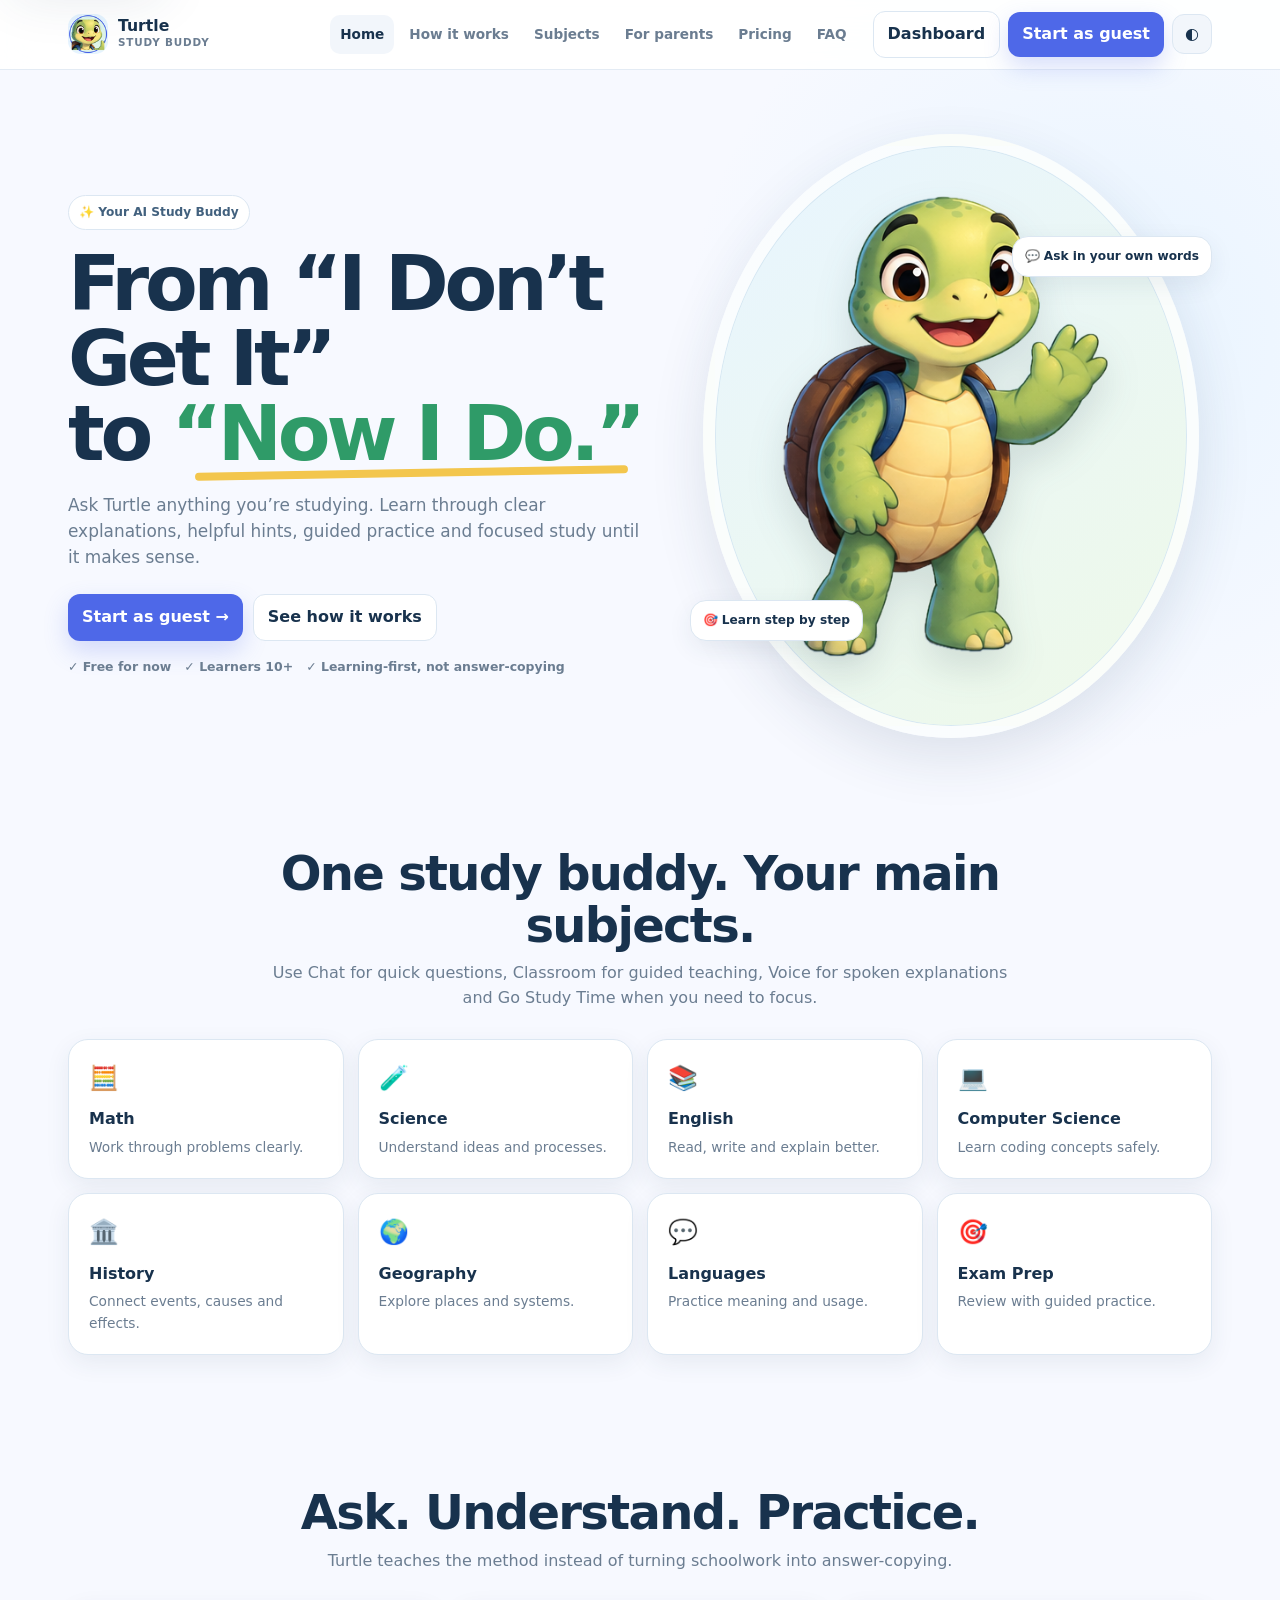
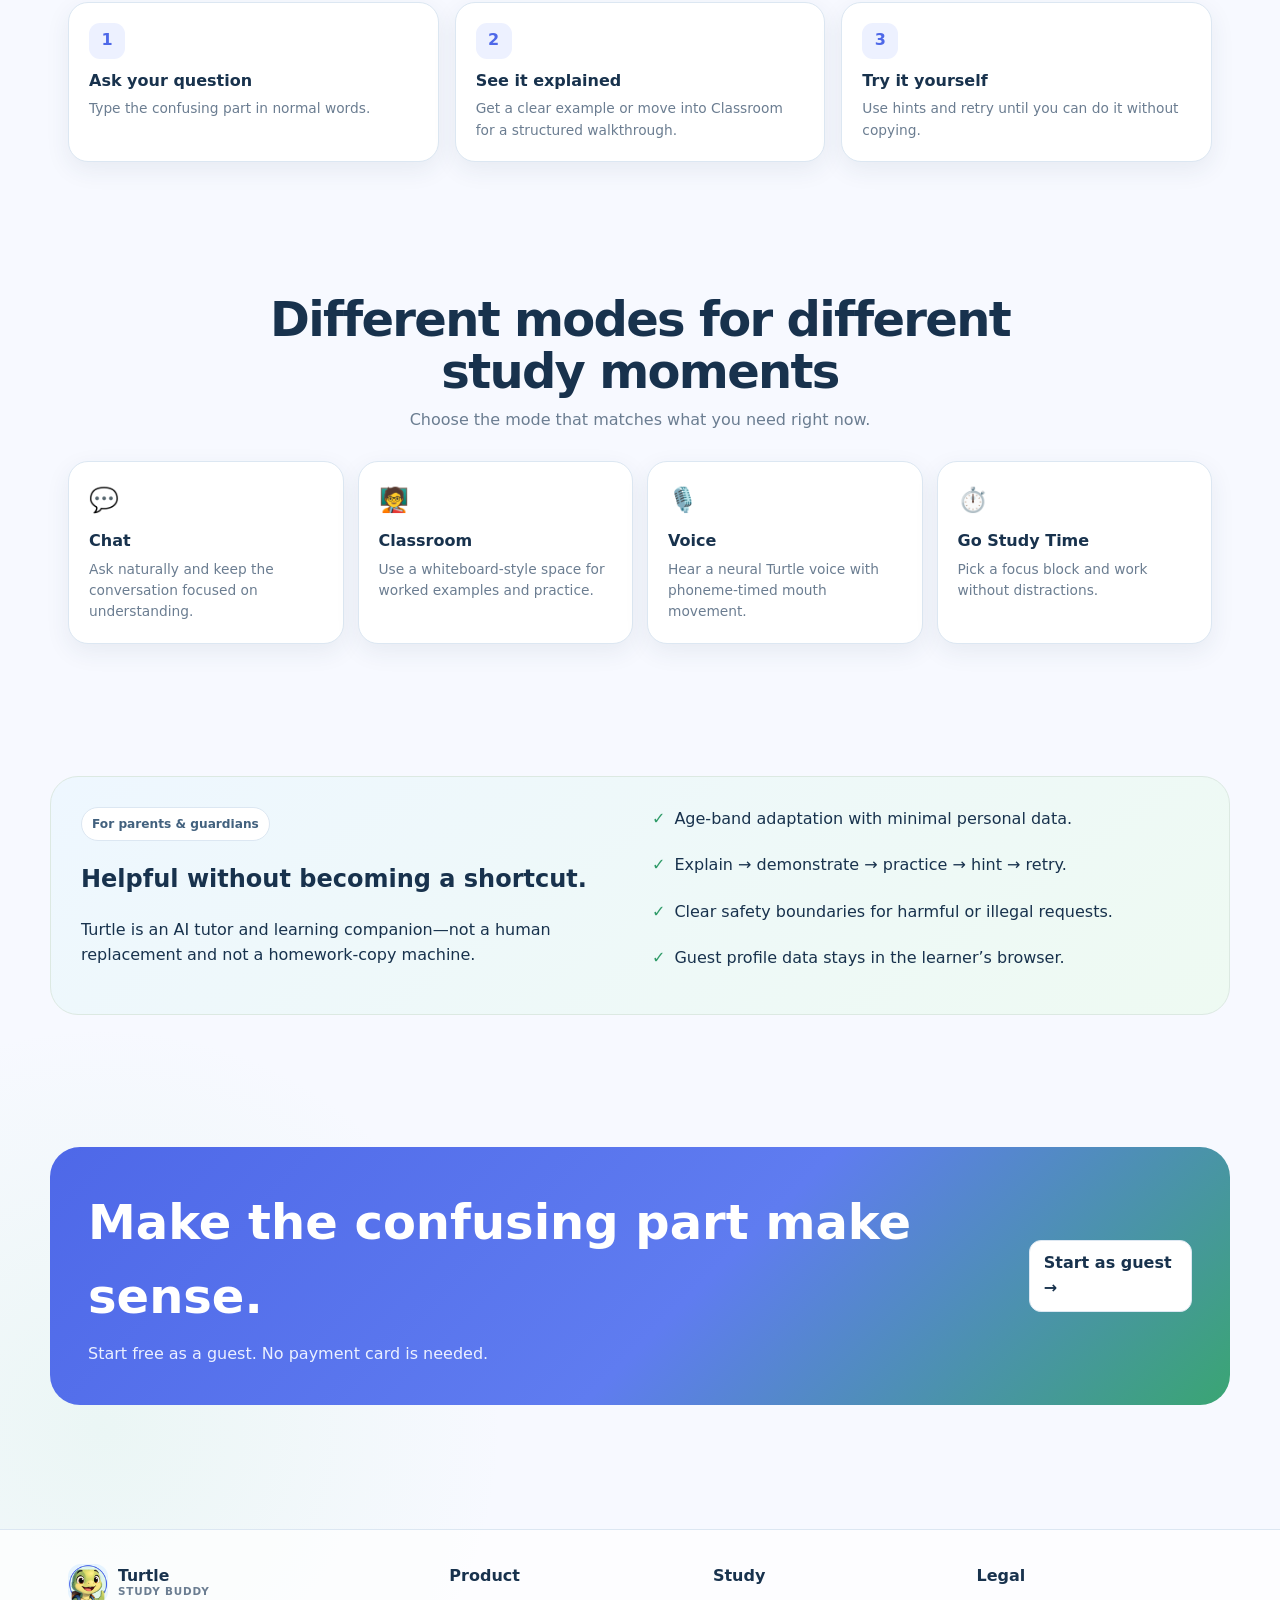
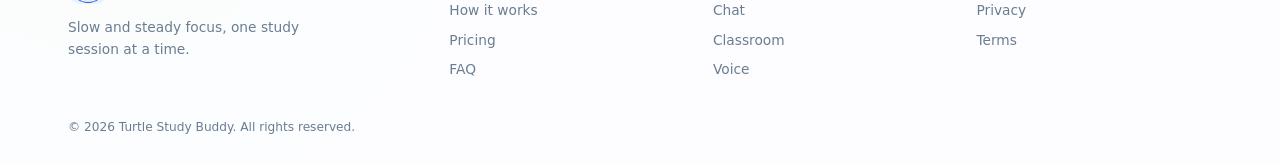
==== index.html @ 51aebbe1 "Add files via upload" ====
<!doctype html>
<html lang="en">
<head>
<meta charset="utf-8">
<meta name="viewport" content="width=device-width,initial-scale=1">
<meta name="theme-color" content="#f7f9ff">
<meta name="description" content="A teen-friendly AI study companion for clear explanations, guided practice, voice learning and focused study.">
<meta name="robots" content="index,follow">
<link rel="canonical" href="https://turtle-study-buddy.pages.dev/">
<link rel="icon" href="favicon.ico" sizes="any">
<link rel="icon" type="image/png" href="favicon.png">
<meta property="og:type" content="website">
<meta property="og:title" content="Turtle Study Buddy — From “I Don’t Get It” to “Now I Do.”">
<meta property="og:description" content="A teen-friendly AI study companion for clear explanations, guided practice, voice learning and focused study.">
<meta property="og:url" content="https://turtle-study-buddy.pages.dev/">
<meta property="og:image" content="https://turtle-study-buddy.pages.dev/assets/og-image.png">
<meta property="og:image:width" content="1200">
<meta property="og:image:height" content="630">
<meta name="twitter:card" content="summary_large_image">
<link rel="stylesheet" href="assets/css/site.css">
<title>Turtle Study Buddy — From “I Don’t Get It” to “Now I Do.”</title>
</head>
<body>
<a class="skip" href="#main">Skip to content</a>
<header class="site-header">
  <div class="nav-wrap">
    <a class="brand" href="index.html" aria-label="Turtle Study Buddy home">
      <img src="favicon.png" alt="">
      <span class="brand-word"><b>Turtle</b><small>STUDY BUDDY</small></span>
    </a>
    <nav class="main-nav" data-mobile-menu aria-label="Main navigation"><a class="nav-link" href="index.html" aria-current="page">Home</a><a class="nav-link" href="index.html#how">How it works</a><a class="nav-link" href="index.html#subjects">Subjects</a><a class="nav-link" href="index.html#parents">For parents</a><a class="nav-link" href="pricing.html">Pricing</a><a class="nav-link" href="faq.html">FAQ</a></nav>
    <div class="nav-actions">
      <a class="btn btn-secondary hide-mobile" href="dashboard.html">Dashboard</a>
      <a class="btn btn-primary" href="start.html">Start as guest</a>
      <button class="btn btn-soft icon-btn" type="button" data-theme-toggle aria-label="Toggle dark mode">◐</button>
      <button class="btn btn-soft icon-btn menu-btn" type="button" data-menu-button aria-label="Open menu">☰</button>
    </div>
  </div>
</header>
<main id="main">
<section class="hero">
  <div class="wrap hero-grid">
    <div>
      <span class="badge">✨ Your AI Study Buddy</span>
      <h1>From “I Don’t Get It”<br>to <span class="green">“Now I Do.”</span></h1>
      <p>Ask Turtle anything you’re studying. Learn through clear explanations, helpful hints, guided practice and focused study until it makes sense.</p>
      <div class="hero-actions"><a class="btn btn-primary" href="start.html">Start as guest →</a><a class="btn btn-secondary" href="#how">See how it works</a></div>
      <div class="trust"><span>✓ Free for now</span><span>✓ Learners 10+</span><span>✓ Learning-first, not answer-copying</span></div>
    </div>
    <div class="hero-art">
      <div class="hero-circle">
        <img class="hero-turtle" src="assets/turtle/turtle-base.png" srcset="assets/turtle/turtle-base.png 1x, assets/turtle/turtle-base@2x.png 2x" width="385" height="580" alt="Turtle Study Buddy, a smiling green turtle with a brown shell and blue straps">
      </div>
      <div class="float-card one">💬 Ask in your own words</div><div class="float-card two">🎯 Learn step by step</div>
    </div>
  </div>
</section>
<section class="section" id="subjects"><div class="wrap">
  <div class="section-head"><h2>One study buddy. Your main subjects.</h2><p>Use Chat for quick questions, Classroom for guided teaching, Voice for spoken explanations and Go Study Time when you need to focus.</p></div>
  <div class="cards-4">
    <article class="card"><span class="emoji">🧮</span><h3>Math</h3><p>Work through problems clearly.</p></article>
    <article class="card"><span class="emoji">🧪</span><h3>Science</h3><p>Understand ideas and processes.</p></article>
    <article class="card"><span class="emoji">📚</span><h3>English</h3><p>Read, write and explain better.</p></article>
    <article class="card"><span class="emoji">💻</span><h3>Computer Science</h3><p>Learn coding concepts safely.</p></article>
    <article class="card"><span class="emoji">🏛️</span><h3>History</h3><p>Connect events, causes and effects.</p></article>
    <article class="card"><span class="emoji">🌍</span><h3>Geography</h3><p>Explore places and systems.</p></article>
    <article class="card"><span class="emoji">💬</span><h3>Languages</h3><p>Practice meaning and usage.</p></article>
    <article class="card"><span class="emoji">🎯</span><h3>Exam Prep</h3><p>Review with guided practice.</p></article>
  </div>
</div></section>
<section class="section" id="how"><div class="wrap">
  <div class="section-head"><h2>Ask. Understand. Practice.</h2><p>Turtle teaches the method instead of turning schoolwork into answer-copying.</p></div>
  <div class="cards-3">
    <article class="card"><div class="step-num">1</div><h3>Ask your question</h3><p>Type the confusing part in normal words.</p></article>
    <article class="card"><div class="step-num">2</div><h3>See it explained</h3><p>Get a clear example or move into Classroom for a structured walkthrough.</p></article>
    <article class="card"><div class="step-num">3</div><h3>Try it yourself</h3><p>Use hints and retry until you can do it without copying.</p></article>
  </div>
</div></section>
<section class="section"><div class="wrap">
  <div class="section-head"><h2>Different modes for different study moments</h2><p>Choose the mode that matches what you need right now.</p></div>
  <div class="cards-4">
    <article class="card"><span class="emoji">💬</span><h3>Chat</h3><p>Ask naturally and keep the conversation focused on understanding.</p></article>
    <article class="card"><span class="emoji">🧑‍🏫</span><h3>Classroom</h3><p>Use a whiteboard-style space for worked examples and practice.</p></article>
    <article class="card"><span class="emoji">🎙️</span><h3>Voice</h3><p>Hear a neural Turtle voice with phoneme-timed mouth movement.</p></article>
    <article class="card"><span class="emoji">⏱️</span><h3>Go Study Time</h3><p>Pick a focus block and work without distractions.</p></article>
  </div>
</div></section>
<section class="section" id="parents"><div class="wrap parent-box">
  <div><span class="badge">For parents & guardians</span><h2>Helpful without becoming a shortcut.</h2><p>Turtle is an AI tutor and learning companion—not a human replacement and not a homework-copy machine.</p></div>
  <div class="checks"><div class="check"><strong>✓</strong><span>Age-band adaptation with minimal personal data.</span></div><div class="check"><strong>✓</strong><span>Explain → demonstrate → practice → hint → retry.</span></div><div class="check"><strong>✓</strong><span>Clear safety boundaries for harmful or illegal requests.</span></div><div class="check"><strong>✓</strong><span>Guest profile data stays in the learner’s browser.</span></div></div>
</div></section>
<section class="section"><div class="wrap cta"><div><h2>Make the confusing part make sense.</h2><p>Start free as a guest. No payment card is needed.</p></div><a class="btn btn-secondary" href="start.html">Start as guest →</a></div></section>
</main>
<footer>
  <div class="footer-grid">
    <div class="footer-brand">
      <a class="brand" href="index.html"><img src="favicon.png" alt=""><span class="brand-word"><b>Turtle</b><small>STUDY BUDDY</small></span></a>
      <p>Slow and steady focus, one study session at a time.</p>
    </div>
    <div class="footer-col"><b>Product</b><a href="index.html#how">How it works</a><a href="pricing.html">Pricing</a><a href="faq.html">FAQ</a></div>
    <div class="footer-col"><b>Study</b><a href="chat.html">Chat</a><a href="classroom.html">Classroom</a><a href="voice.html">Voice</a></div>
    <div class="footer-col"><b>Legal</b><a href="privacy.html">Privacy</a><a href="terms.html">Terms</a></div>
  </div>
  <div class="copyright">© 2026 Turtle Study Buddy. All rights reserved.</div>
</footer>
<script type="module" src="assets/js/site.js"></script>

</body>
</html>
---- assets/css/site.css ----
*{box-sizing:border-box}
:root{
  --bg:#f7f9ff;--surface:#ffffff;--surface-2:#f2f6fb;--ink:#18324d;--muted:#6b7d91;
  --line:#dce7f2;--blue:#4e68e8;--blue-700:#394fc8;--green:#2f9b68;--green-soft:#eaf8ef;
  --yellow:#f3c64d;--danger:#b43b52;--shadow:0 20px 55px rgba(34,60,94,.12);--shadow-sm:0 8px 24px rgba(34,60,94,.08);
  --r-xl:28px;--r-lg:20px;--r-md:14px;--max:1180px;
}
html{scroll-behavior:smooth}
body{margin:0;background:
 radial-gradient(circle at 86% 10%,rgba(162,221,255,.18),transparent 26rem),
 radial-gradient(circle at 8% 90%,rgba(165,229,186,.15),transparent 25rem),
 var(--bg);color:var(--ink);font-family:Inter,ui-sans-serif,system-ui,-apple-system,"Segoe UI",Roboto,Arial,sans-serif;line-height:1.55}
body.dark{--bg:#111827;--surface:#182235;--surface-2:#141e2d;--ink:#eef5ff;--muted:#a9b8c9;--line:#2c3a4d;--shadow:0 20px 55px rgba(0,0,0,.28);--shadow-sm:0 8px 24px rgba(0,0,0,.22)}
a{color:inherit;text-decoration:none}
img,svg{display:block;max-width:100%}
button,input,select,textarea{font:inherit}
button{color:inherit}
.skip{position:fixed;left:12px;top:-70px;z-index:999;background:#fff;color:#111;padding:10px 14px;border-radius:10px;box-shadow:var(--shadow)}
.skip:focus{top:12px}
.wrap{max-width:var(--max);margin:auto;padding-left:18px;padding-right:18px}
.site-header,.app-header{position:sticky;top:0;z-index:60;background:color-mix(in srgb,var(--surface) 90%,transparent);backdrop-filter:blur(16px);border-bottom:1px solid color-mix(in srgb,var(--line) 80%,transparent)}
.nav-wrap{max-width:var(--max);margin:auto;padding:11px 18px;display:flex;align-items:center;gap:16px}
.brand{display:flex;align-items:center;gap:10px;min-width:max-content}
.brand img{width:40px;height:40px;border-radius:13px}
.brand-word b{display:block;line-height:1;font-size:.98rem}.brand-word small{display:block;color:var(--muted);font-size:.65rem;font-weight:800;letter-spacing:.08em}
.main-nav,.app-nav{display:flex;align-items:center;gap:5px;margin-left:auto}
.nav-link,.nav-button{border:0;background:transparent;padding:9px 10px;border-radius:10px;font-size:.85rem;font-weight:780;color:var(--muted);cursor:pointer}
.nav-link:hover,.nav-button:hover,.nav-link[aria-current="page"]{background:var(--surface-2);color:var(--ink)}
.nav-actions{display:flex;align-items:center;gap:8px}
.btn{border:0;border-radius:12px;padding:10px 14px;font-weight:850;display:inline-flex;align-items:center;justify-content:center;gap:7px;cursor:pointer;transition:transform .16s ease,background .16s ease,box-shadow .16s ease}
.btn:hover{transform:translateY(-1px)}
.btn:focus-visible,.icon-btn:focus-visible,.nav-link:focus-visible,.nav-button:focus-visible,input:focus-visible,textarea:focus-visible,select:focus-visible{outline:3px solid #f3ca54;outline-offset:2px}
.btn-primary{background:var(--blue);color:#fff;box-shadow:0 10px 24px rgba(78,104,232,.22)}
.btn-primary:hover{background:var(--blue-700)}
.btn-secondary{background:var(--surface);border:1px solid var(--line);color:var(--ink)}
.btn-soft{background:var(--surface-2);border:1px solid var(--line)}
.icon-btn{width:40px;height:40px;padding:0}
.menu-btn{display:none}
.badge{display:inline-flex;align-items:center;gap:7px;padding:7px 10px;background:var(--surface);border:1px solid var(--line);border-radius:999px;font-size:.76rem;font-weight:850;color:#42617e}
.dark .badge{color:#cfe0ef}
.hero{padding:64px 0 44px}
.hero-grid{display:grid;grid-template-columns:1.05fr .95fr;gap:44px;align-items:center}
.hero h1{font-size:clamp(2.7rem,6vw,5.25rem);line-height:.98;letter-spacing:-.055em;margin:16px 0 20px}
.hero h1 .green{color:var(--green);position:relative;display:inline-block}
.hero h1 .green:after{content:"";position:absolute;left:5%;right:3%;height:8px;bottom:-5px;background:var(--yellow);border-radius:999px;z-index:-1;transform:rotate(-1deg)}
.hero p{font-size:1.06rem;color:var(--muted);max-width:650px;margin:0 0 22px}
.hero-actions{display:flex;gap:10px;flex-wrap:wrap;margin:24px 0 16px}
.trust{display:flex;gap:13px;flex-wrap:wrap;font-size:.78rem;color:var(--muted);font-weight:760}
.hero-art{position:relative;min-height:525px;display:grid;place-items:center}
.hero-circle{width:min(500px,95%);aspect-ratio:1;border-radius:50%;background:linear-gradient(145deg,#e8f5ff,#eef9e8);border:12px solid rgba(255,255,255,.76);box-shadow:var(--shadow),inset 0 0 0 1px #d7e8f3;display:grid;place-items:center;overflow:visible}
.dark .hero-circle{border-color:rgba(255,255,255,.08)}
.hero-turtle{width:auto;height:88%;max-width:385px;object-fit:contain;filter:drop-shadow(0 18px 18px rgba(39,68,76,.14))}
.float-card{position:absolute;background:var(--surface);border:1px solid var(--line);box-shadow:var(--shadow-sm);border-radius:16px;padding:10px 12px;font-size:.76rem;font-weight:850}
.float-card.one{right:0;top:17%}.float-card.two{left:0;bottom:16%}
.section{padding:66px 0}
.section-head{text-align:center;max-width:740px;margin:0 auto 28px}
.section-head h2{font-size:clamp(1.9rem,4vw,3rem);line-height:1.08;letter-spacing:-.035em;margin:0 0 10px}
.section-head p{margin:0;color:var(--muted)}
.cards-4{display:grid;grid-template-columns:repeat(4,1fr);gap:14px}
.cards-3{display:grid;grid-template-columns:repeat(3,1fr);gap:16px}
.card{background:var(--surface);border:1px solid var(--line);border-radius:var(--r-lg);box-shadow:var(--shadow-sm);padding:20px}
.card .emoji{font-size:24px}.card h3{font-size:1rem;margin:10px 0 5px}.card p{margin:0;color:var(--muted);font-size:.86rem}
.step-num{width:36px;height:36px;border-radius:11px;display:grid;place-items:center;background:#edf1ff;color:var(--blue);font-weight:900}
.parent-box{display:grid;grid-template-columns:1fr 1fr;gap:24px;background:linear-gradient(145deg,#eef7ff,#eefaf2);border:1px solid #dce9e2;border-radius:28px;padding:30px}
.dark .parent-box{background:linear-gradient(145deg,#172537,#182c25);border-color:var(--line)}
.checks{display:grid;gap:9px}.check{display:flex;gap:9px;align-items:flex-start}.check strong{color:var(--green)}
.cta{background:linear-gradient(135deg,#4e68e8,#5f7cf0 55%,#3aa573);color:#fff;border-radius:30px;padding:38px;display:flex;align-items:center;justify-content:space-between;gap:20px}
.cta h2{font-size:clamp(1.8rem,4vw,3rem);margin:0 0 8px}.cta p{margin:0;color:#ebf0ff}
.page-hero{padding:56px 0 30px;text-align:center}.page-hero h1{font-size:clamp(2.2rem,5vw,4rem);margin:10px 0;letter-spacing:-.045em}.page-hero p{color:var(--muted);max-width:720px;margin:0 auto}
.price-card{max-width:760px;margin:0 auto;background:var(--surface);border:1px solid var(--line);border-radius:26px;padding:28px;box-shadow:var(--shadow);text-align:center}.price-card .price{font-size:3rem;font-weight:900;margin:10px 0}.price-list{display:grid;gap:8px;text-align:left;max-width:470px;margin:20px auto}
.faq-list{max-width:820px;margin:0 auto;display:grid;gap:10px}details{background:var(--surface);border:1px solid var(--line);border-radius:16px;padding:0 16px}summary{cursor:pointer;list-style:none;padding:16px 0;display:flex;justify-content:space-between;gap:12px;font-weight:850}summary::-webkit-details-marker{display:none}summary:after{content:"+";color:var(--blue);font-size:1.2rem}details[open] summary:after{content:"–"}details p{color:var(--muted);margin:0 0 16px}
.legal{max-width:820px;margin:auto;padding:50px 18px}.legal h1{font-size:clamp(2.2rem,5vw,3.7rem);letter-spacing:-.04em}.legal h2{margin-top:28px}.legal p,.legal li{color:var(--muted)}
.form-shell{min-height:calc(100vh - 70px);display:grid;place-items:center;padding:34px 18px}.form-card{width:min(590px,100%);background:var(--surface);border:1px solid var(--line);border-radius:26px;padding:28px;box-shadow:var(--shadow)}.form-card h1{margin:0 0 7px;font-size:2.15rem}.form-card>p{color:var(--muted)}
.form-grid{display:grid;gap:13px}.field label{display:block;font-size:.8rem;font-weight:850;margin-bottom:6px}.field input,.field select,.field textarea{width:100%;border:1px solid #cad8e5;background:var(--surface-2);color:var(--ink);border-radius:13px;padding:11px 12px;outline:none}.notice{padding:12px 13px;border-radius:14px;background:#fff8e8;border:1px solid #eed99a;color:#6f5717;font-size:.84rem;line-height:1.5}.dark .notice{background:#332b19;border-color:#5a4d2c;color:#ecd98f}
footer{border-top:1px solid var(--line);margin-top:58px;background:color-mix(in srgb,var(--surface) 74%,transparent)}.footer-grid{max-width:var(--max);margin:auto;padding:34px 18px;display:grid;grid-template-columns:1.5fr repeat(3,1fr);gap:28px}.footer-col b{display:block;margin-bottom:8px}.footer-col a{display:block;color:var(--muted);font-size:.86rem;padding:4px 0}.footer-brand p{color:var(--muted);font-size:.86rem;max-width:280px}.copyright{max-width:var(--max);margin:auto;padding:0 18px 26px;color:var(--muted);font-size:.76rem}

/* app */
.app-header .nav-wrap{max-width:none}.app-nav{margin-left:16px}.profile-button{margin-left:auto}.app-shell{display:grid;grid-template-columns:225px 1fr;min-height:calc(100vh - 63px)}.sidebar{border-right:1px solid var(--line);background:color-mix(in srgb,var(--surface) 70%,transparent);padding:17px 13px;position:sticky;top:63px;height:calc(100vh - 63px);overflow:auto}.side-title{margin:12px 8px 7px;font-size:.7rem;text-transform:uppercase;letter-spacing:.09em;color:var(--muted);font-weight:900}.side-link{display:flex;align-items:center;gap:8px;width:100%;padding:10px;border:0;border-radius:11px;background:transparent;color:var(--muted);font-weight:780;text-align:left;cursor:pointer}.side-link:hover,.side-link.active{background:var(--surface);color:var(--ink);box-shadow:var(--shadow-sm)}.app-main{padding:25px;min-width:0}.app-title{display:flex;justify-content:space-between;align-items:flex-start;gap:18px;margin-bottom:20px}.app-title h1{font-size:2.15rem;letter-spacing:-.035em;margin:0}.app-title p{color:var(--muted);margin:5px 0 0}.mode-grid{display:grid;grid-template-columns:repeat(4,1fr);gap:14px}.mode-card{background:var(--surface);border:1px solid var(--line);border-radius:20px;padding:18px;box-shadow:var(--shadow-sm)}.mode-card .mode-icon{width:44px;height:44px;border-radius:14px;display:grid;place-items:center;background:var(--surface-2);font-size:22px}.mode-card h3{margin:11px 0 4px}.mode-card p{margin:0;color:var(--muted);font-size:.84rem}.dashboard-grid{display:grid;grid-template-columns:1.35fr .65fr;gap:16px;margin-top:18px}.panel{background:var(--surface);border:1px solid var(--line);border-radius:20px;padding:18px;box-shadow:var(--shadow-sm)}.panel-head{display:flex;justify-content:space-between;gap:10px;align-items:center;margin-bottom:12px}.panel-head h2{font-size:1rem;margin:0}.empty{border:1px dashed #bdcad8;border-radius:15px;padding:27px;text-align:center;color:var(--muted);background:var(--surface-2)}.stats{display:grid;grid-template-columns:1fr 1fr;gap:10px}.stat{background:var(--surface-2);border:1px solid var(--line);border-radius:14px;padding:12px}.stat b{display:block;font-size:1.4rem}.stat span{font-size:.72rem;color:var(--muted)}
.chat-layout{display:grid;grid-template-columns:250px minmax(0,1fr);gap:14px;min-height:680px}.history{background:var(--surface);border:1px solid var(--line);border-radius:18px;padding:13px}.history-list{display:grid;gap:7px}.history-item{width:100%;border:1px solid var(--line);background:var(--surface-2);border-radius:11px;padding:9px 10px;text-align:left;cursor:pointer;font-size:.8rem;font-weight:760}.chat-box{background:var(--surface);border:1px solid var(--line);border-radius:18px;display:flex;flex-direction:column;overflow:hidden}.chat-head{padding:13px 15px;border-bottom:1px solid var(--line);display:flex;justify-content:space-between;gap:10px;align-items:center}.messages{flex:1;overflow:auto;padding:18px;display:flex;flex-direction:column;gap:12px}.welcome-chat{text-align:center;margin:auto;color:var(--muted);max-width:480px}.welcome-chat .turtle-small{width:115px;margin:0 auto 10px}.message{display:flex;gap:8px;max-width:80%}.message.user{align-self:flex-end;flex-direction:row-reverse}.bubble{padding:11px 13px;border-radius:15px;background:#eef8f2;border:1px solid #d5eadc;white-space:pre-wrap}.user .bubble{background:#eef3ff;border-color:#d6def8}.speaker{border:0;background:transparent;color:var(--blue);cursor:pointer;font-size:.75rem;font-weight:850;padding:4px 0}.composer{border-top:1px solid var(--line);padding:11px;display:flex;gap:8px}.composer textarea{flex:1;min-height:48px;max-height:140px;resize:vertical;border:1px solid var(--line);background:var(--surface-2);color:var(--ink);border-radius:12px;padding:10px}.typing{font-size:.78rem;color:var(--muted)}
.rig-card{background:var(--surface);border:1px solid var(--line);border-radius:22px;padding:18px;box-shadow:var(--shadow-sm);display:grid;place-items:center}.turtle-rig-host{width:min(350px,100%);aspect-ratio:385/580}.turtle-rig-svg{width:100%;height:100%;overflow:visible;filter:drop-shadow(0 14px 15px rgba(35,64,72,.12))}.rig-arm{transform-box:view-box;transform-origin:250px 250px}.rig-eyelids{opacity:0}.eyelid{fill:#a6c85f;stroke:#6e9446;stroke-width:1.2}.lash{fill:none;stroke:#2d371f;stroke-width:3.6;stroke-linecap:round}.mouth-shape{opacity:0}.mouth-shape.is-active{opacity:1}.turtle-rig-svg.is-blinking .rig-eyelids{opacity:1}.turtle-rig-svg.is-waving .rig-arm{animation:waveArm 1.35s ease-in-out}.turtle-rig-svg.is-speaking .rig-body-wrap{animation:talkSway 1.15s ease-in-out infinite}.turtle-rig-svg.is-speaking .rig-arm{animation:talkArm 1.6s ease-in-out infinite}
@keyframes waveArm{0%,100%{transform:rotate(0deg)}20%{transform:rotate(-8deg)}45%{transform:rotate(5deg)}70%{transform:rotate(-6deg)}}@keyframes talkSway{0%,100%{transform:translateY(0) rotate(0)}50%{transform:translateY(-1.5px) rotate(.45deg)}}@keyframes talkArm{0%,100%{transform:rotate(0)}50%{transform:rotate(-2.8deg)}}
.voice-grid{display:grid;grid-template-columns:minmax(320px,.85fr) minmax(360px,1.15fr);gap:18px}.voice-controls{background:var(--surface);border:1px solid var(--line);border-radius:22px;padding:20px;box-shadow:var(--shadow-sm)}.voice-controls textarea{width:100%;min-height:110px;resize:vertical;border:1px solid var(--line);border-radius:13px;background:var(--surface-2);color:var(--ink);padding:11px}.voice-grid2{display:grid;grid-template-columns:1fr 1fr;gap:10px}.status{margin-top:14px;padding:12px 13px;border:1px solid var(--line);border-radius:13px;background:var(--surface-2);font-size:.84rem;font-weight:760}.status.loading{background:#fff8e9;border-color:#edd493;color:#6d5517}.status.speaking{background:#effaf4;border-color:#b9e2ca;color:#1d6842}.status.error{background:#fff1f1;border-color:#efc1c1;color:#902d2d}.progress{height:7px;background:#ebf0f5;border-radius:999px;overflow:hidden;margin-top:9px}.progress i{display:block;height:100%;width:0;background:linear-gradient(90deg,var(--blue),var(--green));transition:width .16s ease}.readout{display:grid;grid-template-columns:repeat(3,1fr);gap:8px;margin-top:12px}.metric{background:var(--surface-2);border:1px solid var(--line);border-radius:12px;padding:9px;text-align:center}.metric small{display:block;color:var(--muted);font-size:.66rem;font-weight:850}.metric b{font-size:1rem}
.classroom-grid{display:grid;grid-template-columns:280px minmax(0,1fr);gap:16px}.board{background:var(--surface);border:1px solid var(--line);border-radius:21px;min-height:560px;padding:20px;box-shadow:var(--shadow-sm)}.board-label{text-transform:uppercase;letter-spacing:.08em;font-size:.72rem;color:var(--muted);font-weight:900}.board h2{font-size:2rem}.lesson{border-left:4px solid var(--blue);background:var(--surface-2);border-radius:0 14px 14px 0;padding:14px;margin-top:16px}
.focus-wrap{max-width:760px;margin:auto}.timer-card{text-align:center;background:var(--surface);border:1px solid var(--line);border-radius:24px;padding:28px;box-shadow:var(--shadow-sm)}.timer{font-size:clamp(3rem,10vw,6rem);font-weight:900;letter-spacing:-.055em;margin:12px 0}.timer-options{display:flex;justify-content:center;gap:8px;flex-wrap:wrap}.timer-options button{border:1px solid var(--line);background:var(--surface-2);border-radius:999px;padding:7px 10px;font-weight:800;cursor:pointer}
.profile-grid{display:grid;grid-template-columns:.8fr 1.2fr;gap:16px}.avatar{width:86px;height:86px;border-radius:50%;background:linear-gradient(145deg,#dff7e8,#e7f1ff);display:grid;place-items:center;font-size:38px;margin:0 auto 12px}.profile-summary{text-align:center}

@media(max-width:1020px){.cards-4,.mode-grid{grid-template-columns:repeat(2,1fr)}.hero-grid{gap:24px}.dashboard-grid{grid-template-columns:1fr}.classroom-grid{grid-template-columns:230px 1fr}}
@media(max-width:840px){.main-nav{display:none;position:absolute;left:14px;right:14px;top:64px;background:var(--surface);border:1px solid var(--line);border-radius:16px;padding:8px;box-shadow:var(--shadow);flex-direction:column;align-items:stretch}.main-nav.open{display:flex}.menu-btn{display:inline-flex}.nav-actions .hide-mobile{display:none}.hero-grid{grid-template-columns:1fr}.hero-art{min-height:445px}.hero-circle{width:min(430px,92%)}.cards-3,.parent-box{grid-template-columns:1fr}.footer-grid{grid-template-columns:1.3fr 1fr 1fr}.footer-col:last-child{grid-column:2/4}.app-shell{grid-template-columns:1fr}.sidebar{display:none}.app-main{padding:18px}.app-nav{display:none}.chat-layout{grid-template-columns:1fr}.history{display:none}.classroom-grid,.voice-grid,.profile-grid{grid-template-columns:1fr}}
@media(max-width:560px){.nav-wrap{padding:10px 12px}.brand-word small{display:none}.nav-actions .btn-primary{display:none}.hero{padding-top:40px}.hero h1{font-size:2.7rem}.hero p{font-size:.98rem}.hero-actions .btn{width:100%}.hero-art{min-height:365px}.hero-circle{width:min(350px,94%)}.hero-turtle{height:85%;max-width:300px}.float-card{display:none}.cards-4,.mode-grid{grid-template-columns:1fr}.cta{display:block;padding:25px}.cta .btn{margin-top:15px;width:100%}.footer-grid{grid-template-columns:1fr 1fr}.footer-brand{grid-column:1/-1}.footer-col:last-child{grid-column:auto}.app-main{padding:14px}.app-title{display:block}.app-title .btn{margin-top:10px}.message{max-width:92%}.voice-grid2,.readout{grid-template-columns:1fr}.composer{align-items:flex-end}.composer .btn{padding:10px 12px}}
@media(prefers-reduced-motion:reduce){html{scroll-behavior:auto}*,*:before,*:after{animation:none!important;transition:none!important}}
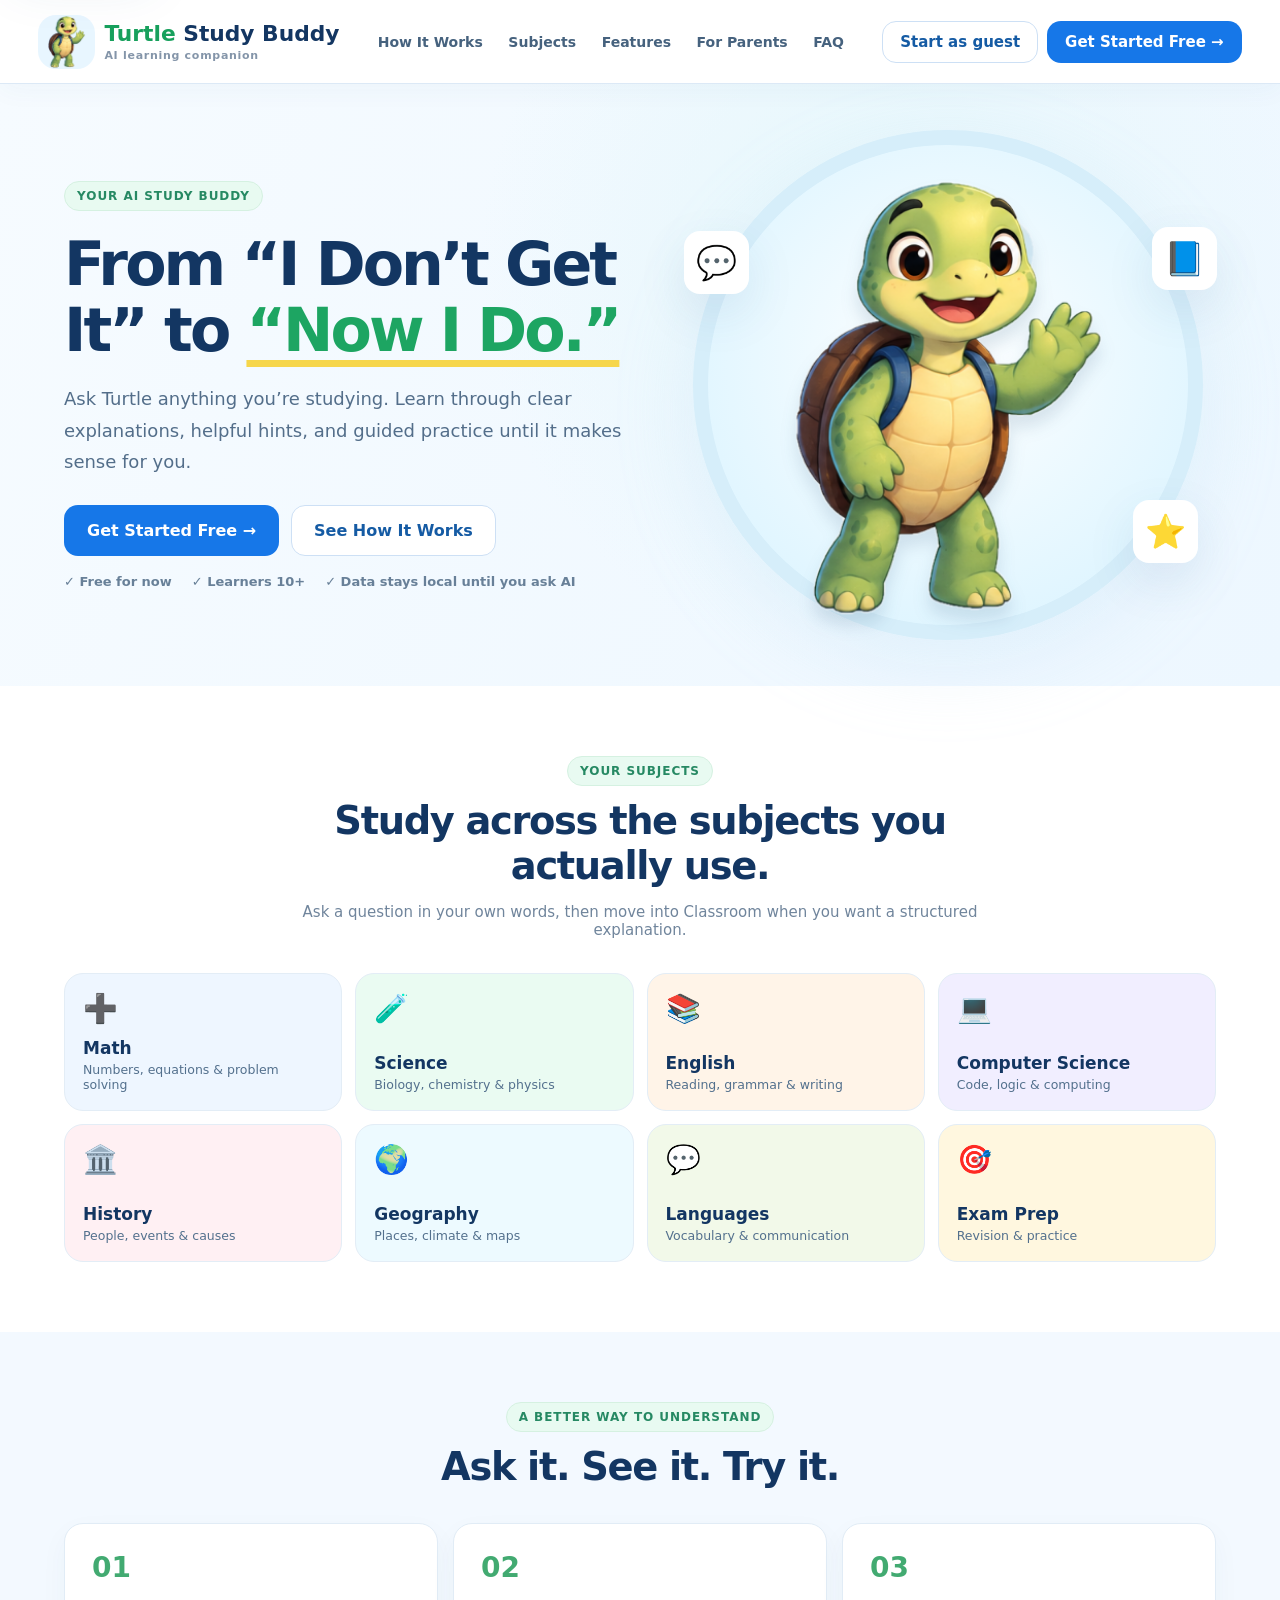
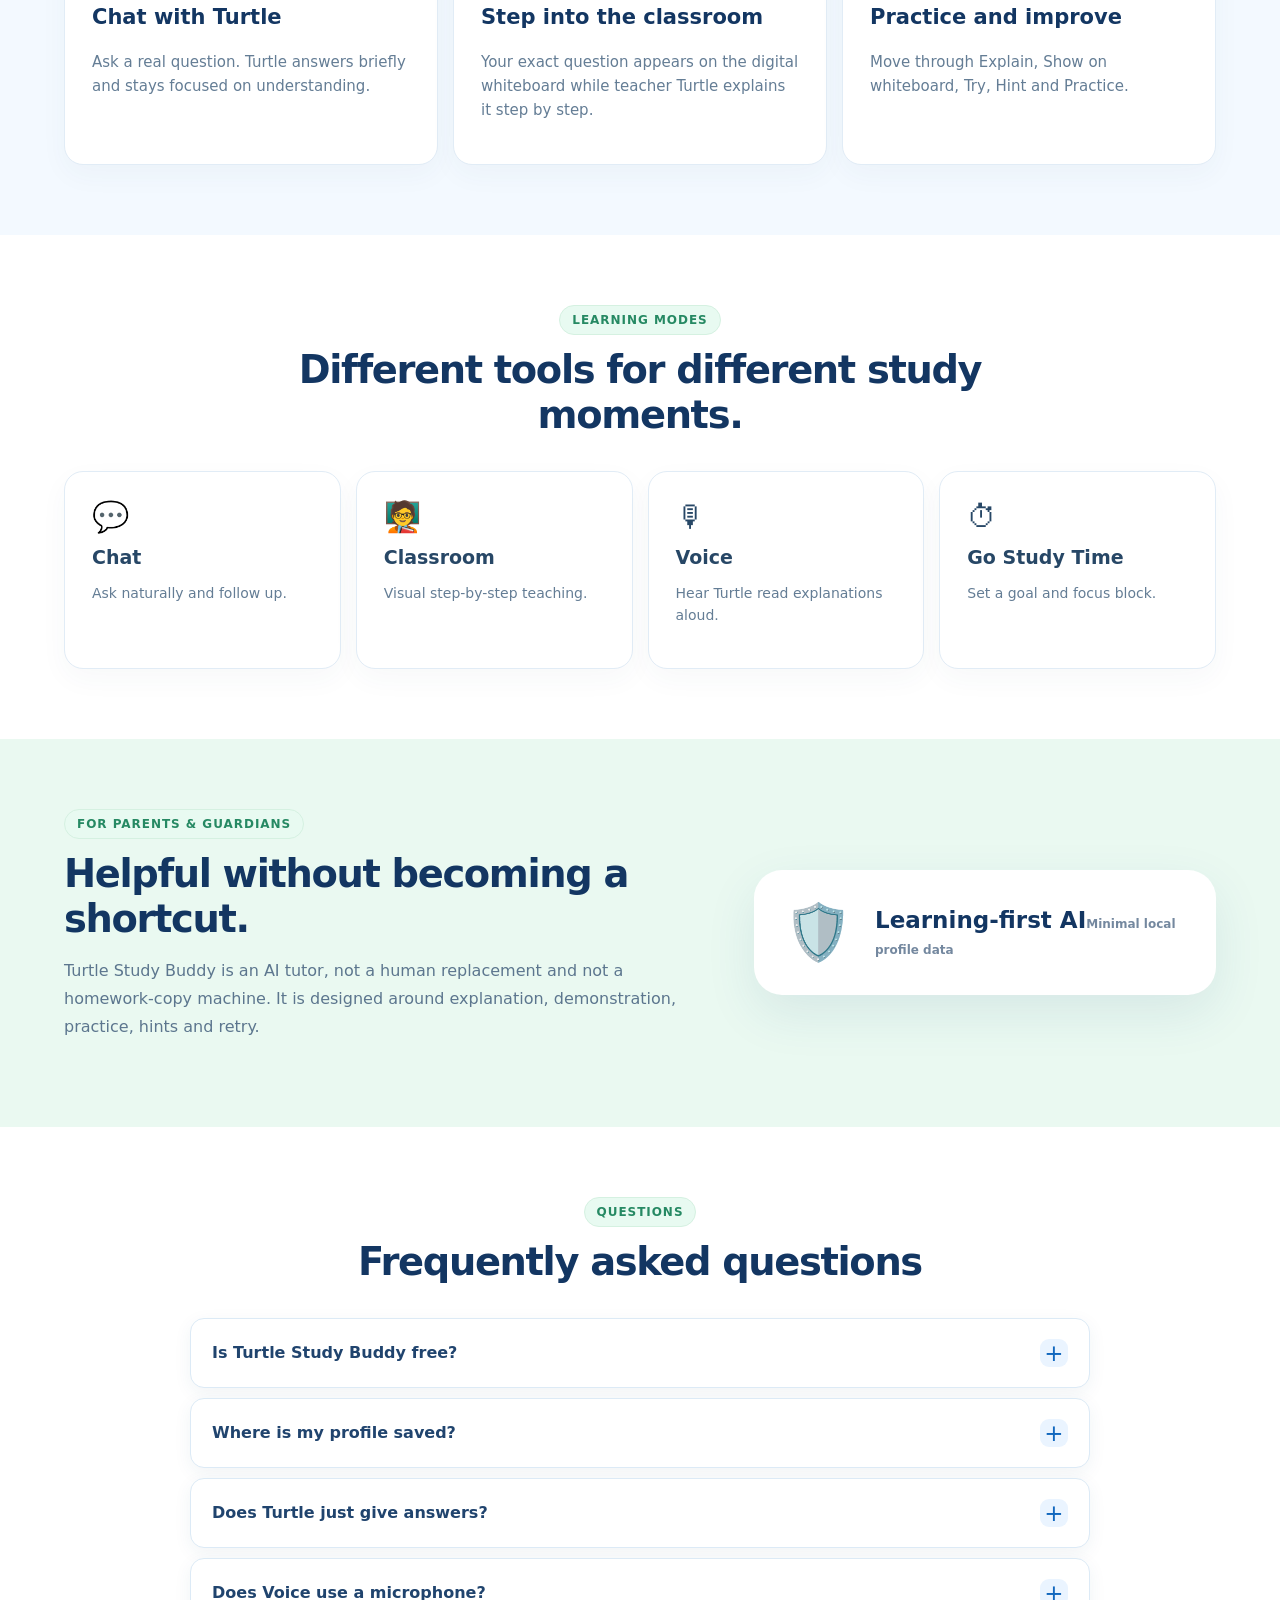
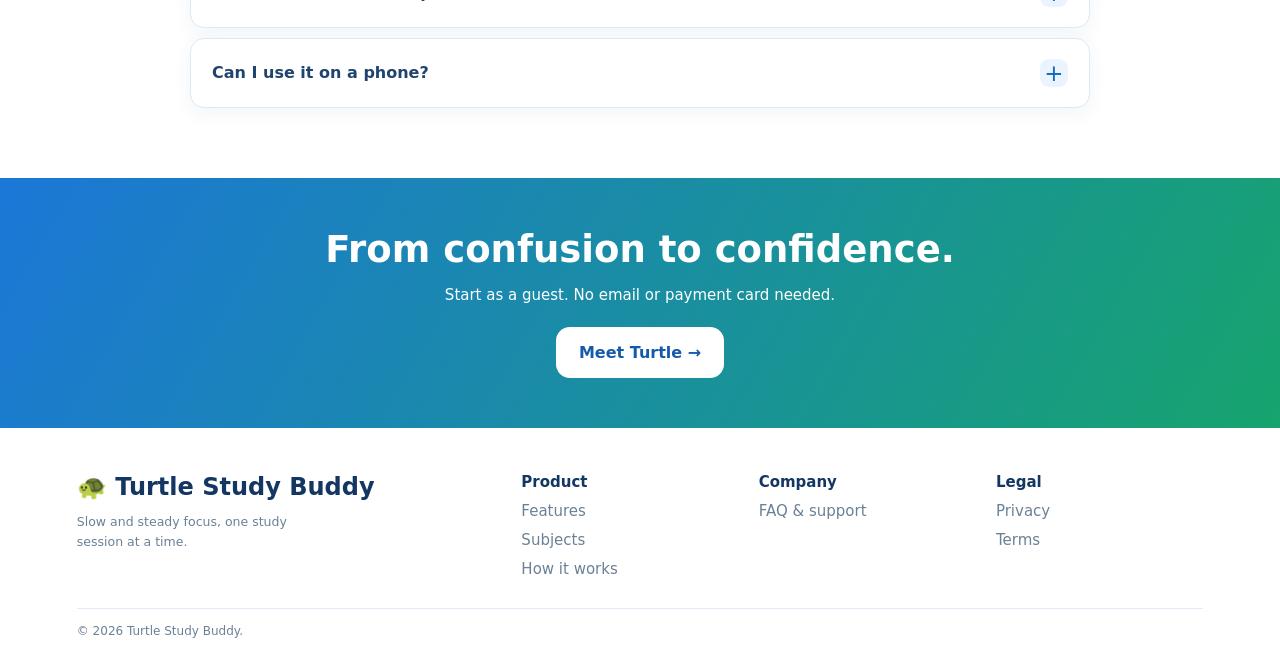
==== commit 6476a549: "Add files via upload" ====
--- a/index.html
+++ b/index.html
@@ -1,109 +1,15 @@
-<!doctype html>
-<html lang="en">
-<head>
-<meta charset="utf-8">
-<meta name="viewport" content="width=device-width,initial-scale=1">
-<meta name="theme-color" content="#f7f9ff">
-<meta name="description" content="A teen-friendly AI study companion for clear explanations, guided practice, voice learning and focused study.">
-<meta name="robots" content="index,follow">
-<link rel="canonical" href="https://turtle-study-buddy.pages.dev/">
-<link rel="icon" href="favicon.ico" sizes="any">
-<link rel="icon" type="image/png" href="favicon.png">
-<meta property="og:type" content="website">
-<meta property="og:title" content="Turtle Study Buddy — From “I Don’t Get It” to “Now I Do.”">
-<meta property="og:description" content="A teen-friendly AI study companion for clear explanations, guided practice, voice learning and focused study.">
-<meta property="og:url" content="https://turtle-study-buddy.pages.dev/">
-<meta property="og:image" content="https://turtle-study-buddy.pages.dev/assets/og-image.png">
-<meta property="og:image:width" content="1200">
-<meta property="og:image:height" content="630">
-<meta name="twitter:card" content="summary_large_image">
-<link rel="stylesheet" href="assets/css/site.css">
-<title>Turtle Study Buddy — From “I Don’t Get It” to “Now I Do.”</title>
-</head>
-<body>
-<a class="skip" href="#main">Skip to content</a>
-<header class="site-header">
-  <div class="nav-wrap">
-    <a class="brand" href="index.html" aria-label="Turtle Study Buddy home">
-      <img src="favicon.png" alt="">
-      <span class="brand-word"><b>Turtle</b><small>STUDY BUDDY</small></span>
-    </a>
-    <nav class="main-nav" data-mobile-menu aria-label="Main navigation"><a class="nav-link" href="index.html" aria-current="page">Home</a><a class="nav-link" href="index.html#how">How it works</a><a class="nav-link" href="index.html#subjects">Subjects</a><a class="nav-link" href="index.html#parents">For parents</a><a class="nav-link" href="pricing.html">Pricing</a><a class="nav-link" href="faq.html">FAQ</a></nav>
-    <div class="nav-actions">
-      <a class="btn btn-secondary hide-mobile" href="dashboard.html">Dashboard</a>
-      <a class="btn btn-primary" href="start.html">Start as guest</a>
-      <button class="btn btn-soft icon-btn" type="button" data-theme-toggle aria-label="Toggle dark mode">◐</button>
-      <button class="btn btn-soft icon-btn menu-btn" type="button" data-menu-button aria-label="Open menu">☰</button>
-    </div>
-  </div>
-</header>
-<main id="main">
-<section class="hero">
-  <div class="wrap hero-grid">
-    <div>
-      <span class="badge">✨ Your AI Study Buddy</span>
-      <h1>From “I Don’t Get It”<br>to <span class="green">“Now I Do.”</span></h1>
-      <p>Ask Turtle anything you’re studying. Learn through clear explanations, helpful hints, guided practice and focused study until it makes sense.</p>
-      <div class="hero-actions"><a class="btn btn-primary" href="start.html">Start as guest →</a><a class="btn btn-secondary" href="#how">See how it works</a></div>
-      <div class="trust"><span>✓ Free for now</span><span>✓ Learners 10+</span><span>✓ Learning-first, not answer-copying</span></div>
-    </div>
-    <div class="hero-art">
-      <div class="hero-circle">
-        <img class="hero-turtle" src="assets/turtle/turtle-base.png" srcset="assets/turtle/turtle-base.png 1x, assets/turtle/turtle-base@2x.png 2x" width="385" height="580" alt="Turtle Study Buddy, a smiling green turtle with a brown shell and blue straps">
-      </div>
-      <div class="float-card one">💬 Ask in your own words</div><div class="float-card two">🎯 Learn step by step</div>
-    </div>
-  </div>
-</section>
-<section class="section" id="subjects"><div class="wrap">
-  <div class="section-head"><h2>One study buddy. Your main subjects.</h2><p>Use Chat for quick questions, Classroom for guided teaching, Voice for spoken explanations and Go Study Time when you need to focus.</p></div>
-  <div class="cards-4">
-    <article class="card"><span class="emoji">🧮</span><h3>Math</h3><p>Work through problems clearly.</p></article>
-    <article class="card"><span class="emoji">🧪</span><h3>Science</h3><p>Understand ideas and processes.</p></article>
-    <article class="card"><span class="emoji">📚</span><h3>English</h3><p>Read, write and explain better.</p></article>
-    <article class="card"><span class="emoji">💻</span><h3>Computer Science</h3><p>Learn coding concepts safely.</p></article>
-    <article class="card"><span class="emoji">🏛️</span><h3>History</h3><p>Connect events, causes and effects.</p></article>
-    <article class="card"><span class="emoji">🌍</span><h3>Geography</h3><p>Explore places and systems.</p></article>
-    <article class="card"><span class="emoji">💬</span><h3>Languages</h3><p>Practice meaning and usage.</p></article>
-    <article class="card"><span class="emoji">🎯</span><h3>Exam Prep</h3><p>Review with guided practice.</p></article>
-  </div>
-</div></section>
-<section class="section" id="how"><div class="wrap">
-  <div class="section-head"><h2>Ask. Understand. Practice.</h2><p>Turtle teaches the method instead of turning schoolwork into answer-copying.</p></div>
-  <div class="cards-3">
-    <article class="card"><div class="step-num">1</div><h3>Ask your question</h3><p>Type the confusing part in normal words.</p></article>
-    <article class="card"><div class="step-num">2</div><h3>See it explained</h3><p>Get a clear example or move into Classroom for a structured walkthrough.</p></article>
-    <article class="card"><div class="step-num">3</div><h3>Try it yourself</h3><p>Use hints and retry until you can do it without copying.</p></article>
-  </div>
-</div></section>
-<section class="section"><div class="wrap">
-  <div class="section-head"><h2>Different modes for different study moments</h2><p>Choose the mode that matches what you need right now.</p></div>
-  <div class="cards-4">
-    <article class="card"><span class="emoji">💬</span><h3>Chat</h3><p>Ask naturally and keep the conversation focused on understanding.</p></article>
-    <article class="card"><span class="emoji">🧑‍🏫</span><h3>Classroom</h3><p>Use a whiteboard-style space for worked examples and practice.</p></article>
-    <article class="card"><span class="emoji">🎙️</span><h3>Voice</h3><p>Hear a neural Turtle voice with phoneme-timed mouth movement.</p></article>
-    <article class="card"><span class="emoji">⏱️</span><h3>Go Study Time</h3><p>Pick a focus block and work without distractions.</p></article>
-  </div>
-</div></section>
-<section class="section" id="parents"><div class="wrap parent-box">
-  <div><span class="badge">For parents & guardians</span><h2>Helpful without becoming a shortcut.</h2><p>Turtle is an AI tutor and learning companion—not a human replacement and not a homework-copy machine.</p></div>
-  <div class="checks"><div class="check"><strong>✓</strong><span>Age-band adaptation with minimal personal data.</span></div><div class="check"><strong>✓</strong><span>Explain → demonstrate → practice → hint → retry.</span></div><div class="check"><strong>✓</strong><span>Clear safety boundaries for harmful or illegal requests.</span></div><div class="check"><strong>✓</strong><span>Guest profile data stays in the learner’s browser.</span></div></div>
-</div></section>
-<section class="section"><div class="wrap cta"><div><h2>Make the confusing part make sense.</h2><p>Start free as a guest. No payment card is needed.</p></div><a class="btn btn-secondary" href="start.html">Start as guest →</a></div></section>
-</main>
-<footer>
-  <div class="footer-grid">
-    <div class="footer-brand">
-      <a class="brand" href="index.html"><img src="favicon.png" alt=""><span class="brand-word"><b>Turtle</b><small>STUDY BUDDY</small></span></a>
-      <p>Slow and steady focus, one study session at a time.</p>
-    </div>
-    <div class="footer-col"><b>Product</b><a href="index.html#how">How it works</a><a href="pricing.html">Pricing</a><a href="faq.html">FAQ</a></div>
-    <div class="footer-col"><b>Study</b><a href="chat.html">Chat</a><a href="classroom.html">Classroom</a><a href="voice.html">Voice</a></div>
-    <div class="footer-col"><b>Legal</b><a href="privacy.html">Privacy</a><a href="terms.html">Terms</a></div>
-  </div>
-  <div class="copyright">© 2026 Turtle Study Buddy. All rights reserved.</div>
-</footer>
-<script type="module" src="assets/js/site.js"></script>
-
-</body>
-</html>+<!doctype html><html lang="en"><head>
+<meta charset="UTF-8"><meta name="viewport" content="width=device-width,initial-scale=1"><meta name="theme-color" content="#f7fbff">
+<title>Turtle Study Buddy — From “I Don’t Get It” to “Now I Do.”</title><meta name="description" content="A friendly AI study companion that explains, demonstrates and lets learners practice step by step."><meta name="robots" content="index,follow">
+<link rel="canonical" href="https://turtle-study-buddy.pages.dev/"><link rel="icon" href="favicon.ico" sizes="any"><link rel="icon" type="image/png" href="favicon.png">
+<meta property="og:type" content="website"><meta property="og:title" content="Turtle Study Buddy — From “I Don’t Get It” to “Now I Do.”"><meta property="og:description" content="A friendly AI study companion that explains, demonstrates and lets learners practice step by step.">
+<meta property="og:url" content="https://turtle-study-buddy.pages.dev/"><meta property="og:image" content="https://turtle-study-buddy.pages.dev/assets/og-image.png">
+<meta name="twitter:card" content="summary_large_image"><link rel="stylesheet" href="assets/css/site.css">
+</head><body><a class="skip" href="#main">Skip to content</a><header class="site-head"><a class="brand" href="index.html"><span class="brand-avatar"><img src="assets/turtle/turtle-static.png" alt=""></span><span><strong><span class="green-text">Turtle</span> Study Buddy</strong><small>AI learning companion</small></span></a><nav class="public-nav"><a href="index.html#how-it-works">How It Works</a><a href="index.html#subjects">Subjects</a><a href="index.html#features">Features</a><a href="index.html#for-parents">For Parents</a><a href="faq.html">FAQ</a></nav><div class="head-right"><a class="btn btn-light" href="start.html">Start as guest</a><a class="btn btn-blue" href="start.html">Get Started Free →</a></div></header><main id="main" class="landing">
+<section class="hero"><div class="hero-text"><span class="eyebrow">YOUR AI STUDY BUDDY</span><h1>From “I Don’t Get It” to <span>“Now I Do.”</span></h1><p>Ask Turtle anything you’re studying. Learn through clear explanations, helpful hints, and guided practice until it makes sense for you.</p><div class="hero-buttons"><a class="btn btn-blue btn-big" href="start.html">Get Started Free →</a><a class="btn btn-light btn-big" href="#how-it-works">See How It Works</a></div><div class="mini-perks"><span>✓ Free for now</span><span>✓ Learners 10+</span><span>✓ Data stays local until you ask AI</span></div></div><div class="hero-art"><div class="hero-orbit"><img class="hero-turtle" src="assets/turtle/turtle-static.png" alt="Smiling green Turtle Study Buddy mascot"><div class="hero-tile tile-a">💬</div><div class="hero-tile tile-b">📘</div><div class="hero-tile tile-c">⭐</div></div></div></section>
+<section class="home-section" id="subjects"><div class="section-head"><span class="eyebrow">YOUR SUBJECTS</span><h2>Study across the subjects you actually use.</h2><p>Ask a question in your own words, then move into Classroom when you want a structured explanation.</p></div><div class="subject-cards"><article class="subject-card subject-c0"><span>➕</span><strong>Math</strong><small>Numbers, equations & problem solving</small></article><article class="subject-card subject-c1"><span>🧪</span><strong>Science</strong><small>Biology, chemistry & physics</small></article><article class="subject-card subject-c2"><span>📚</span><strong>English</strong><small>Reading, grammar & writing</small></article><article class="subject-card subject-c3"><span>💻</span><strong>Computer Science</strong><small>Code, logic & computing</small></article><article class="subject-card subject-c4"><span>🏛️</span><strong>History</strong><small>People, events & causes</small></article><article class="subject-card subject-c5"><span>🌍</span><strong>Geography</strong><small>Places, climate & maps</small></article><article class="subject-card subject-c6"><span>💬</span><strong>Languages</strong><small>Vocabulary & communication</small></article><article class="subject-card subject-c7"><span>🎯</span><strong>Exam Prep</strong><small>Revision & practice</small></article></div></section>
+<section class="home-section light-section" id="how-it-works"><div class="section-head"><span class="eyebrow">A BETTER WAY TO UNDERSTAND</span><h2>Ask it. See it. Try it.</h2></div><div class="three-cards"><article class="home-card"><span>01</span><h3>Chat with Turtle</h3><p>Ask a real question. Turtle answers briefly and stays focused on understanding.</p></article><article class="home-card"><span>02</span><h3>Step into the classroom</h3><p>Your exact question appears on the digital whiteboard while teacher Turtle explains it step by step.</p></article><article class="home-card"><span>03</span><h3>Practice and improve</h3><p>Move through Explain, Show on whiteboard, Try, Hint and Practice.</p></article></div></section>
+<section class="home-section" id="features"><div class="section-head"><span class="eyebrow">LEARNING MODES</span><h2>Different tools for different study moments.</h2></div><div class="mode-showcase"><div>💬<strong>Chat</strong><p>Ask naturally and follow up.</p></div><div>🧑‍🏫<strong>Classroom</strong><p>Visual step-by-step teaching.</p></div><div>🎙<strong>Voice</strong><p>Hear Turtle read explanations aloud.</p></div><div>⏱<strong>Go Study Time</strong><p>Set a goal and focus block.</p></div></div></section>
+<section class="home-section parents" id="for-parents"><div><span class="eyebrow">FOR PARENTS & GUARDIANS</span><h2>Helpful without becoming a shortcut.</h2><p>Turtle Study Buddy is an AI tutor, not a human replacement and not a homework-copy machine. It is designed around explanation, demonstration, practice, hints and retry.</p></div><div class="parent-decor">🛡️<span>Learning-first AI<small>Minimal local profile data</small></span></div></section>
+<section class="home-section faq-section" id="faq"><div class="section-head"><span class="eyebrow">QUESTIONS</span><h2>Frequently asked questions</h2></div><div class="faq-list"><details><summary>Is Turtle Study Buddy free?</summary><p>Yes. The current live preview is free. There is no paid plan or checkout.</p></details><details><summary>Where is my profile saved?</summary><p>Your guest nickname, age band, subject and local history stay in this browser. Questions sent to the tutor are sent to the site’s Cloudflare AI function to generate replies.</p></details><details><summary>Does Turtle just give answers?</summary><p>The tutor is instructed to explain, demonstrate and give a short practice step instead of pretending learning is only about copying an answer.</p></details><details><summary>Does Voice use a microphone?</summary><p>No. Voice currently reads text aloud. It does not capture or store microphone audio.</p></details><details><summary>Can I use it on a phone?</summary><p>Yes. The home and learner pages adapt to smaller screens.</p></details></div></section>
+<section class="home-last"><h2>From confusion to confidence.</h2><p>Start as a guest. No email or payment card needed.</p><a class="btn btn-white btn-big" href="start.html">Meet Turtle →</a></section><footer class="footer"><div class="foot-brand"><b>🐢 Turtle Study Buddy</b><small>Slow and steady focus, one study session at a time.</small></div><div><b>Product</b><a href="index.html#features">Features</a><a href="index.html#subjects">Subjects</a><a href="index.html#how-it-works">How it works</a></div><div><b>Company</b><a href="faq.html">FAQ & support</a></div><div class="legal-links"><b>Legal</b><a href="privacy.html">Privacy</a><a href="terms.html">Terms</a></div><div class="copyright">© 2026 Turtle Study Buddy.</div></footer></main></body></html>
--- a/assets/css/site.css
+++ b/assets/css/site.css
@@ -1,91 +1,98 @@
 
-*{box-sizing:border-box}
-:root{
-  --bg:#f7f9ff;--surface:#ffffff;--surface-2:#f2f6fb;--ink:#18324d;--muted:#6b7d91;
-  --line:#dce7f2;--blue:#4e68e8;--blue-700:#394fc8;--green:#2f9b68;--green-soft:#eaf8ef;
-  --yellow:#f3c64d;--danger:#b43b52;--shadow:0 20px 55px rgba(34,60,94,.12);--shadow-sm:0 8px 24px rgba(34,60,94,.08);
-  --r-xl:28px;--r-lg:20px;--r-md:14px;--max:1180px;
-}
-html{scroll-behavior:smooth}
-body{margin:0;background:
- radial-gradient(circle at 86% 10%,rgba(162,221,255,.18),transparent 26rem),
- radial-gradient(circle at 8% 90%,rgba(165,229,186,.15),transparent 25rem),
- var(--bg);color:var(--ink);font-family:Inter,ui-sans-serif,system-ui,-apple-system,"Segoe UI",Roboto,Arial,sans-serif;line-height:1.55}
-body.dark{--bg:#111827;--surface:#182235;--surface-2:#141e2d;--ink:#eef5ff;--muted:#a9b8c9;--line:#2c3a4d;--shadow:0 20px 55px rgba(0,0,0,.28);--shadow-sm:0 8px 24px rgba(0,0,0,.22)}
-a{color:inherit;text-decoration:none}
-img,svg{display:block;max-width:100%}
-button,input,select,textarea{font:inherit}
-button{color:inherit}
-.skip{position:fixed;left:12px;top:-70px;z-index:999;background:#fff;color:#111;padding:10px 14px;border-radius:10px;box-shadow:var(--shadow)}
+:root{--navy:#133662;--ink:#274766;--muted:#74889f;--blue:#1677e8;--blue-d:#0761ce;--green:#15a661;--mint:#e7fbef;--sky:#eef7ff;--border:#dce9f6;--bg:#f6faff;--shadow:0 18px 50px rgba(43,91,142,.10)}*{box-sizing:border-box}html{scroll-behavior:smooth;scroll-padding-top:100px}body{margin:0;background:var(--bg);color:var(--ink);font-family:Inter,ui-sans-serif,system-ui,-apple-system,'Segoe UI',sans-serif;font-size:15px}button,input,select,textarea{font:inherit}button,a{touch-action:manipulation}button{cursor:pointer}a{text-decoration:none;color:inherit}img{max-width:100%}.hidden{display:none!important}.green-text{color:#17a05c}.btn-reset{background:none;border:0}.btn{border-radius:14px;border:1px solid transparent;padding:11px 17px;font-weight:800;display:inline-flex;align-items:center;justify-content:center;gap:8px;transition:background .15s,border-color .15s,transform .15s}.btn:hover{transform:translateY(-1px)}.btn:focus-visible,button:focus-visible,a:focus-visible,input:focus-visible,select:focus-visible,textarea:focus-visible,summary:focus-visible{outline:3px solid #81baff;outline-offset:2px}.btn-blue{background:var(--blue);color:white}.btn-blue:hover{background:var(--blue-d)}.btn-light{background:white;color:#155ba4;border-color:#cde0f5}.btn-light:hover{background:#f0f7ff}.btn-green{background:var(--green);color:white}.btn-white{background:#fff;color:#155aab}.btn-big{font-size:16px;padding:15px 22px}.full{width:100%}.quiet{color:#527ca7;background:transparent;border:0;padding:10px;cursor:pointer}.muted{color:var(--muted)}.eyebrow{display:inline-block;color:#268963;background:#e8faf1;border:1px solid #d5f1e1;border-radius:999px;font-size:12px;letter-spacing:.08em;font-weight:900;padding:7px 12px}.site-head{height:84px;padding:0 clamp(14px,3vw,52px);display:flex;align-items:center;justify-content:space-between;gap:20px;background:#fff;border-bottom:1px solid var(--border);position:sticky;top:0;z-index:30;box-shadow:0 5px 28px rgba(46,93,140,.045)}.brand{display:flex;align-items:center;gap:9px;text-align:left;color:var(--navy);padding:0;flex:none}.brand-avatar{height:54px;width:57px;border-radius:18px;background:#e8f6ff;display:grid;place-items:center;overflow:hidden}.brand-avatar img{height:54px;width:46px;object-fit:contain;object-position:bottom}.brand strong{font-size:clamp(19px,1.7vw,25px);font-weight:900;white-space:nowrap}.brand small{display:block;font-size:11px;font-weight:650;letter-spacing:.065em;color:#8495a9;margin-top:3px}.public-nav,.workspace-nav{display:flex;align-items:center;gap:clamp(9px,2vw,29px);margin:auto}.public-nav a{font-weight:750;font-size:14px;color:#46627e;white-space:nowrap}.public-nav a:hover{color:var(--blue)}.nav-link{border:0;background:transparent;border-radius:12px;padding:12px 16px;color:#355672;font-weight:800;font-size:16px;cursor:pointer}.nav-link.active{background:#eaf4ff;color:#075bb5;box-shadow:inset 0 -3px #1580f2}.head-right{display:flex;gap:9px;align-items:center;flex:none}.profile-trigger-wrap{position:relative}.profile-trigger{display:flex;align-items:center;gap:10px;border:1px solid #c9def3;background:#fff;border-radius:26px;padding:5px 13px 5px 5px;font-weight:800;color:#234e7a}.avatar{width:38px;height:38px;object-fit:cover;border-radius:50%;background:#dff1ff;border:1px solid #e0e9f4}.profile-menu{position:absolute;right:0;top:calc(100% + 10px);min-width:195px;background:#fff;border:1px solid var(--border);border-radius:15px;box-shadow:var(--shadow);padding:7px;z-index:35}.profile-menu button{background:#fff;border:0;padding:12px;text-align:left;width:100%;border-radius:8px;color:#33536e;font-weight:650;cursor:pointer}.profile-menu button:hover{background:#eff7ff}
+/* public */.landing{background:#fff}.hero{min-height:590px;padding:46px clamp(28px,5vw,85px);display:grid;grid-template-columns:1.05fr .95fr;gap:25px;align-items:center;background:radial-gradient(circle at 70% 30%,#e5f7fb 0,transparent 42%),linear-gradient(112deg,#f6fbff,#edf7ff)}.hero-text{max-width:650px}.hero h1{font-size:clamp(44px,4.7vw,70px);line-height:1.1;letter-spacing:-.048em;color:var(--navy);margin:20px 0}.hero h1 span{color:#1da562;text-decoration:underline;text-decoration-color:#f6d64b;text-decoration-thickness:7px;text-underline-offset:9px}.hero-text>p{font-size:18px;line-height:1.75;color:#536e8a;max-width:590px}.hero-buttons{display:flex;flex-wrap:wrap;gap:12px;margin:27px 0 18px}.mini-perks{display:flex;gap:20px;flex-wrap:wrap;color:#688098;font-size:13px;font-weight:650}.hero-art{display:grid;place-items:center;min-height:490px}.hero-orbit{width:min(510px,43vw);aspect-ratio:1;border-radius:50%;border:15px solid #d6eefa;background:radial-gradient(circle at 50% 45%,#fff,#d5f2ff);position:relative;display:grid;place-items:end center;box-shadow:0 26px 75px #bddff344;overflow:visible}.hero-turtle{width:68%;height:100%;object-fit:contain;object-position:bottom;position:relative;z-index:1;filter:drop-shadow(0 12px 8px #16496c21)}.hero-tile{position:absolute;z-index:2;font-size:33px;background:white;border-radius:16px;padding:12px;box-shadow:var(--shadow)}.tile-a{left:-5%;top:18%}.tile-b{right:-6%;top:17%}.tile-c{right:-2%;bottom:13%}.home-section{padding:70px clamp(22px,5vw,85px)}.section-head{text-align:center;max-width:770px;margin:0 auto 34px}.section-head h2,.home-section h2{font-size:clamp(27px,3vw,40px);letter-spacing:-.035em;color:var(--navy);margin:12px 0}.section-head p{color:#70859c}.subject-cards{display:grid;grid-template-columns:repeat(4,minmax(0,1fr));gap:13px;max-width:1240px;margin:auto}.subject-card{border:1px solid #e3edf6;border-radius:19px;padding:18px;min-height:138px;background:var(--c);display:flex;flex-direction:column;align-items:flex-start;text-align:left;cursor:pointer}.subject-card span{font-size:28px}.subject-card strong{margin-top:auto;font-size:17px;color:var(--navy)}.subject-card small{margin-top:4px;color:#53708d}.subject-card:hover{outline:2px solid #a8d3ff}.light-section{background:#f3f9ff}.three-cards,.mode-showcase{display:grid;grid-template-columns:repeat(3,minmax(0,1fr));max-width:1250px;margin:auto;gap:15px}.home-card,.mode-showcase>div{padding:27px;border:1px solid #e1ecf6;border-radius:19px;background:#fff;box-shadow:0 10px 28px #28466c0a}.home-card span{font-size:28px;font-weight:900;color:#42aa71}.home-card h3{font-size:21px;color:var(--navy)}.home-card p,.mode-showcase p{color:#647d95;line-height:1.6}.mode-showcase{grid-template-columns:repeat(4,minmax(0,1fr))}.mode-showcase>div{font-size:30px}.mode-showcase strong{font-size:19px;display:block;margin:12px 0 0}.mode-showcase p{font-size:14px}.parents{display:flex;justify-content:space-around;align-items:center;gap:40px;background:#eaf9f1}.parents>div:first-child{max-width:650px}.parents p{font-size:16px;line-height:1.75;color:#5c768e}.parent-decor{font-size:55px;display:flex;gap:22px;align-items:center;background:#fff;border-radius:28px;padding:30px;box-shadow:var(--shadow)}.parent-decor span{font-size:23px;font-weight:850;color:var(--navy)}.parent-decor small{font-size:12px;color:var(--muted)}.faq-list{max-width:900px;margin:auto;display:grid;gap:10px}.faq-list details{background:#fff;border:1px solid #dceaf6;border-radius:14px;padding:0 21px;box-shadow:0 5px 18px #244c7510}.faq-list summary{list-style:none;cursor:pointer;display:flex;align-items:center;justify-content:space-between;padding:20px 0;font-weight:800;font-size:16px;color:#20446e}.faq-list summary::-webkit-details-marker{display:none}.faq-list summary:after{content:'+';width:28px;height:28px;border-radius:9px;background:#eaf4ff;color:#1268be;display:grid;place-items:center;font-size:23px;font-weight:500;flex:none;margin-left:10px}.faq-list details[open] summary:after{content:'−'}.faq-list details p{color:#697f94;line-height:1.7;padding:0 0 18px;margin:0}.home-last{text-align:center;background:linear-gradient(120deg,#1c77d7,#17a46e);color:#fff;padding:50px 15px}.home-last h2{font-size:37px;margin:0 0 9px}.home-last p{margin-bottom:23px}.footer{background:#fff;padding:45px 6% 20px;display:grid;grid-template-columns:2fr repeat(3,1fr);gap:30px;color:#6b8196}.footer>div{display:flex;flex-direction:column;gap:11px}.footer b{color:var(--navy)}.foot-brand b{font-size:24px}.foot-brand small{max-width:260px;line-height:1.65}.footer a:hover{color:var(--blue)}.copyright{grid-column:1/-1;border-top:1px solid #e1ecf6;padding-top:15px;font-size:12px}
+/* auth */.auth-screen{min-height:calc(100vh - 84px);display:grid;place-items:center;padding:32px;background:radial-gradient(circle at 65% 26%,#dff8ec,transparent 35%),linear-gradient(135deg,#edf8ff,#fff)}.auth-card{background:#fff;border:1px solid #d9e9f7;box-shadow:var(--shadow);border-radius:26px;padding:38px;max-width:850px;width:100%;display:grid;grid-template-columns:260px 1fr;gap:28px;align-items:center}.auth-card>img{width:248px}.auth-card h1{font-size:35px;letter-spacing:-1px;margin:13px 0;color:var(--navy)}.auth-card p{line-height:1.6;color:#73889b}.auth-card form{display:grid;gap:11px;margin-top:22px}.auth-card label,.profile-form label{font-weight:850;color:#2c5179}.auth-card input,.profile-form input,.profile-form select{padding:13px 14px;border:1px solid #cbdff2;border-radius:11px;width:100%;background:#fff}.otp-notice{border-radius:12px;border:1px solid #cbe1fb;background:#edf6ff;padding:12px;font-size:13px;line-height:1.6}.otp-notice strong{display:block;font-size:24px;letter-spacing:5px;color:#0c6bd1;margin:7px 0}.form-error{font-size:12px;color:#b83b3b;margin:0;min-height:16px}
+/* workspace common */.workspace{max-width:1510px;margin:0 auto;padding:20px clamp(12px,2.4vw,32px) 35px;min-height:calc(100vh - 84px)}.panel{background:#fff;border:1px solid var(--border);border-radius:22px;box-shadow:0 8px 25px rgba(40,83,126,.045)}.padd{padding:23px}.workspace h1,.workspace h2,.workspace h3{color:var(--navy);letter-spacing:-.025em}.workspace h1{font-size:clamp(28px,2.8vw,38px)}.page-head{display:flex;justify-content:space-between;align-items:center;gap:20px;margin-bottom:19px}.page-head h1{margin:0 0 5px}.page-head p{margin:0;color:var(--muted)}.chip{display:inline-flex;align-items:center;gap:6px;background:#e8f8ef;border:1px solid #d6f0e1;border-radius:999px;color:#257948;padding:6px 11px;font-weight:800;font-size:12px}.small-btn{padding:7px 11px;font-size:13px;border-radius:9px}.app-grid{display:grid;grid-template-columns:repeat(4,minmax(0,1fr));gap:15px}.dash-intro{background:linear-gradient(115deg,#eef8ff,#eafbf1);padding:25px;display:flex;justify-content:space-between;align-items:center;margin-bottom:17px;overflow:hidden;min-height:180px}.dash-intro h1{margin:9px 0}.dash-intro p{color:#667f97;line-height:1.6;max-width:560px}.dash-intro img{height:160px;object-fit:contain;align-self:end}.mode-card{min-height:185px;padding:22px;text-align:left;border:1px solid #dfeaf6;background:#fff;border-radius:21px;box-shadow:0 9px 25px #1e4d8210}.mode-card:hover{border-color:#76b6f4;transform:translateY(-2px)}.mode-icon{width:52px;height:52px;display:grid;place-items:center;border-radius:16px;font-size:27px;margin-bottom:14px}.mode-card b{font-size:20px;color:var(--navy);display:block}.mode-card small{color:var(--muted);line-height:1.5;display:block;margin-top:8px}.dash-lower{display:grid;grid-template-columns:1.3fr .7fr;gap:15px;margin-top:17px}.recent-row{border-top:1px solid #edf2f6;padding:12px 0;display:flex;justify-content:space-between;align-items:center;gap:10px}.recent-row button{border:0;background:transparent;color:#2b6799;font-weight:760}.focus-summary{border-radius:15px;padding:18px;background:#eafbfa;display:flex;align-items:center;justify-content:space-between}.focus-summary strong{font-size:30px;color:#15976c}
+/* Chat */.chat-layout{display:grid;grid-template-columns:265px minmax(0,1fr);height:min(790px,calc(100vh - 126px));min-height:580px;overflow:hidden}.history-rail{border-right:1px solid var(--border);padding:18px 12px;background:#f7fbff;display:flex;flex-direction:column;min-height:0;overflow-y:auto}.rail-heading{font-size:13px;letter-spacing:.045em;font-weight:900;color:#6a819a;margin:20px 10px 9px}.rail-top{display:flex;align-items:center;justify-content:space-between;padding:0 8px 5px}.rail-top h2{margin:0;font-size:18px}.new-chat{font-size:12px;padding:8px 11px;border:1px solid #bddbf7;color:#145c9d;background:#fff;border-radius:10px;font-weight:800}.thread{width:100%;border:1px solid transparent;border-radius:12px;background:transparent;display:flex;align-items:center;justify-content:space-between;gap:8px;padding:12px 9px;color:#365574;text-align:left;min-width:0}.thread:hover,.thread.active{background:#e6f2ff;border-color:#d3e8fa}.thread .thread-title{overflow:hidden;text-overflow:ellipsis;white-space:nowrap;flex:1}.thread-menu{border:0;background:transparent;color:#6c86a2;padding:2px 5px;flex:none;font-weight:900}.history-empty{padding:10px;color:#8497aa;font-size:13px}.chat-main{display:flex;flex-direction:column;min-height:0;background:#fff}.chat-top{display:flex;justify-content:space-between;align-items:center;border-bottom:1px solid var(--border);padding:14px 23px}.chat-top h2{margin:0;font-size:19px}.chat-top small{color:#8499ab}.chat-messages{padding:24px 24px 16px;flex:1;overflow:auto;display:flex;flex-direction:column;gap:23px;scroll-behavior:smooth}.message-row{display:flex;gap:11px;align-items:flex-start;max-width:75%}.message-row.user{align-self:flex-end;flex-direction:row-reverse}.chat-face{flex:none;width:42px;height:42px;border-radius:50%;background:#e8f9ef;border:1px solid #d9eaf5;display:grid;place-items:center;overflow:hidden}.chat-face img{height:42px;width:37px;object-fit:contain;object-position:bottom}.chat-face.person{background:#e6f3ff;color:#1c66b1;font-size:25px}.bubble{border-radius:17px;padding:16px 19px;font-size:16px;line-height:1.58;white-space:pre-wrap;overflow-wrap:anywhere;background:#ebfaee;border:1px solid #cbeccd;box-shadow:0 6px 15px #24561d08}.user .bubble{background:#eaf5ff;border-color:#bcdfff}.msg-actions{margin-top:10px;display:flex;flex-wrap:wrap;gap:7px}.msg-actions button,.suggestions button{background:#fff;border:1px solid #cde1f2;color:#24639d;border-radius:11px;padding:8px 11px;font-size:12px;font-weight:800}.msg-actions button:hover,.suggestions button:hover{background:#eff8ff}.chat-footer{border-top:1px solid #e5edf6;padding:14px 22px;background:#fff}.suggestions{display:flex;gap:7px;margin-bottom:10px;flex-wrap:wrap}.composer{display:flex;align-items:end;gap:10px;border:1px solid #cde0f3;border-radius:16px;padding:7px;background:#fafdff}.composer textarea{width:100%;border:0;background:transparent;outline:0;resize:none;min-height:46px;max-height:120px;padding:10px;font-size:14px}.composer .btn{align-self:end}.disclaimer{font-size:11px;color:#8a9db0;margin:8px 0 0;text-align:center}
+/* study */.study-page{display:grid;gap:13px}.classroom-layout{display:grid;grid-template-columns:minmax(0,1fr) 255px;gap:13px}.classroom-main{overflow:hidden}.study-bar{padding:17px 21px;background:#fff;border-bottom:1px solid var(--border);display:flex;justify-content:space-between;align-items:center;gap:15px}.study-bar h1{font-size:21px;margin:0}.study-bar p{color:var(--muted);font-size:12px;margin:5px 0 0}.study-entry{display:flex;gap:7px;align-items:center;min-width:0}.study-entry input{min-width:125px;width:min(440px,34vw);padding:11px 13px;border:1px solid #cddfee;border-radius:11px}.study-entry select{padding:11px;border:1px solid #cddfee;border-radius:11px;background:white}.classroom-scene{min-height:400px;background:linear-gradient(#e7f4ff 0 74%,#f6debc 74%);position:relative;display:grid;grid-template-columns:30% 70%;align-items:end;overflow:hidden}.classroom-scene:before{content:'';position:absolute;width:120px;height:200px;background:linear-gradient(130deg,#cce5ff,#fff);border:10px solid #fff;border-radius:8px;top:18px;left:24px;box-shadow:0 4px 8px #496b8330}.teacher-figure{height:360px;z-index:2;display:flex;align-items:end;justify-content:flex-start}.teacher-figure img{height:100%;max-width:none;object-fit:contain;object-position:bottom;filter:drop-shadow(0 7px 3px #416b6d18);margin-left:2%}.voice-label{position:absolute;z-index:3;top:28px;left:20px;border:1px solid #cce3fa;border-radius:999px;color:#2b6cad;background:white;padding:8px 12px;font-size:12px;font-weight:800}.board-frame{height:calc(100% - 41px);margin:22px 20px 19px -11px;z-index:1;background:#b98146;padding:10px;border-radius:15px;box-shadow:0 11px 20px #79592b33}.board{background:#fff;border-radius:6px;height:100%;padding:18px clamp(13px,2.3vw,34px);display:flex;flex-direction:column;gap:9px;min-width:0;overflow:auto}.board-label{font-size:11px;font-weight:950;letter-spacing:.09em;color:#3e9f7f}.board-question{font-size:clamp(19px,2.2vw,35px);line-height:1.26;overflow-wrap:anywhere;font-weight:850;color:#205591;margin:3px 0}.board-text{font-size:clamp(14px,1.5vw,19px);font-weight:750;line-height:1.5;color:#365c78;white-space:pre-wrap;overflow-wrap:anywhere;margin:0}.board-tokens{display:flex;gap:8px;flex-wrap:wrap;margin-top:8px}.math-token{background:#eaf4ff;border:1px solid #c9e5ff;border-radius:10px;font-size:18px;font-weight:850;padding:8px 12px;color:#1469bc}.answer-reveal{font-size:clamp(17px,2vw,27px);font-weight:900;color:#138f59;background:#e9faeb;border-radius:14px;max-width:100%;padding:10px 16px;margin-top:auto;overflow-wrap:anywhere}.board-progress{display:flex;gap:5px;align-items:center;margin:3px 0 0}.board-progress span{height:6px;width:29px;border-radius:99px;background:#dcebf6}.board-progress span.on{background:#1aa865}.lesson-tools{padding:15px 18px;background:#fff;border-top:1px solid #e4edf6;display:flex;align-items:center;justify-content:space-between;flex-wrap:wrap;gap:10px}.lesson-tools .tools-left,.lesson-tools .tools-right{display:flex;gap:8px;flex-wrap:wrap}.study-side{padding:19px}.study-side h3{margin:0 0 14px;font-size:18px}.side-step{border-left:3px solid #d8e6f2;padding:9px 13px;color:#70869b;display:flex;align-items:center;justify-content:space-between;font-weight:750}.side-step.on{border-color:#1ca369;color:#155a45;background:#effaf4}.study-card{background:#f1f9ff;border:1px solid #e0edfa;border-radius:13px;padding:12px;font-size:12px;color:#67839b;line-height:1.5;margin-top:16px}.study-activity{margin-top:13px;display:grid;grid-template-columns:1.15fr .85fr;gap:13px}.activity-card{padding:19px}.activity-card h3{margin:0 0 9px;font-size:18px}.activity-card p{margin:0 0 12px;color:#627d94;line-height:1.6}.answer-form{display:flex;gap:8px;flex-wrap:wrap}.answer-form input{flex:1;min-width:130px;border:1px solid #cbdff2;border-radius:10px;padding:12px}.feedback{padding:10px 12px;background:#edf8ff;color:#2b638e;border-radius:11px;margin-top:10px;line-height:1.5}.feedback.good{background:#e5f9e9;color:#177945}.feedback.bad{background:#fff4e6;color:#8e5c24}
+/* Voice */.voice-layout{display:grid;grid-template-columns:250px minmax(0,1fr);min-height:calc(100vh - 135px);overflow:hidden}.voice-rail{background:#f8fbff;border-right:1px solid #e2edf7;padding:20px 13px;display:flex;flex-direction:column}.voice-rail h3{font-size:15px;margin:8px}.voice-item{padding:10px 12px;border-radius:11px;font-size:13px;color:#607d96}.voice-item:hover{background:#ecf6ff}.voice-spacer{flex:1}.voice-stage{display:flex;flex-direction:column;align-items:center;justify-content:center;position:relative;padding:50px 20px 22px;background:radial-gradient(circle at 50% 50%,#e8f8ff,transparent 47%),#fff}.voice-stage img{height:min(410px,47vh);object-fit:contain;filter:drop-shadow(0 10px 12px #3871961c)}.voice-stage h1{font-size:26px;margin:4px}.voice-stage p{text-align:center;color:#73899c;font-size:13px;line-height:1.5}.wave{width:min(470px,90%);height:55px;display:flex;align-items:center;justify-content:center;gap:3px;margin-top:11px}.wave span{height:calc(6px + var(--h)*1px);width:3px;background:#71b6eb;border-radius:99px}.wave.active span{animation:equal .65s ease-in-out infinite alternate;animation-delay:calc(var(--h)*-18ms)}@keyframes equal{to{transform:scaleY(.35);background:#1ba66f}}.voice-controls{display:flex;align-items:center;justify-content:center;gap:20px;flex-wrap:wrap}.voice-mic{width:77px;height:77px;border-radius:50%;border:4px solid #dcf0ff;background:var(--blue);color:white;font-size:29px}.voice-mic.on{background:#10a96f}.voice-status{border:1px solid #d7ebf7;border-radius:999px;padding:7px 13px;font-size:12px;font-weight:800;color:#3c7ab1;background:#f7fbff}
+/* focus */.focus-grid{display:grid;grid-template-columns:1fr 340px;gap:15px}.focus-main,.focus-side{padding:24px}.focus-setup{display:grid;gap:12px;max-width:600px}.focus-setup label{font-weight:850;color:#325579}.focus-setup input,.focus-setup select{border:1px solid #cbdff2;border-radius:11px;padding:13px}.time-picks{display:flex;gap:8px;flex-wrap:wrap}.time-pick{background:#fff;color:#4b708c;border:1px solid #cedfef;border-radius:11px;padding:12px 19px;font-weight:850}.time-pick.selected{background:#e6f4ff;color:#1366bd;border-color:#80b9f0}.clock-circle{width:min(330px,80vw);height:min(330px,80vw);border-radius:50%;background:conic-gradient(#23ae6d var(--pct,0%),#e7f0f7 0);padding:15px;margin:24px auto;display:grid;place-items:center}.clock-inner{width:100%;height:100%;border-radius:50%;background:#fff;display:flex;align-items:center;justify-content:center;flex-direction:column}.clock-inner b{font-size:clamp(43px,6vw,64px);font-variant-numeric:tabular-nums;color:var(--navy)}.focus-actions{display:flex;gap:10px;justify-content:center;flex-wrap:wrap}.time-log{display:flex;justify-content:space-between;border-bottom:1px solid #edf3f8;padding:12px 0}.small-muted{font-size:12px;color:#8598aa}.focus-side h2{margin-top:0}
+/* overlays */.overlay-layer{position:fixed;inset:0;z-index:60;display:grid;place-items:center;padding:18px}.shade{position:absolute;inset:0;background:rgba(10,38,67,.51);backdrop-filter:blur(4px)}.overlay-panel{position:relative;z-index:1;max-width:550px;max-height:calc(100vh - 32px);overflow:auto;width:100%;padding:27px;border:1px solid #d6e7f6;border-radius:24px;background:#fff;box-shadow:0 24px 80px #122c4460}.overlay-head{display:flex;justify-content:space-between;gap:12px;align-items:start}.overlay-head h2{font-size:25px;margin:4px 0;color:var(--navy)}.overlay-head p{color:#74869c;line-height:1.5;margin:3px 0 18px}.x-close{border:1px solid #d6e6f5;border-radius:9px;background:#fff;color:#365e7d;padding:7px 10px;font-size:17px}.profile-form{display:grid;grid-template-columns:1fr 1fr;gap:12px}.profile-form .field{display:grid;gap:6px}.profile-form .wide{grid-column:1/-1}.profile-form input[type=file]{font-size:12px;padding:10px}.profile-preview{display:flex;gap:13px;align-items:center;background:#f3faff;border-radius:12px;padding:10px}.profile-preview img{width:57px;height:57px;border-radius:50%;object-fit:cover;background:#e7f2fe}.profile-note{color:#74899c;font-size:12px;line-height:1.55;padding:12px;background:#eef8ff;border-radius:12px}.profile-buttons{display:flex;gap:9px;justify-content:flex-end;margin-top:12px}.toast{position:fixed;bottom:20px;left:50%;transform:translateX(-50%) translateY(100px);background:#143b63;color:white;padding:13px 21px;border-radius:12px;font-size:13px;font-weight:700;box-shadow:var(--shadow);transition:transform .2s;z-index:99;max-width:min(440px,94vw);text-align:center}.toast.on{transform:translateX(-50%) translateY(0)}
+@media(max-width:1150px){.public-nav{display:none}.app-grid{grid-template-columns:repeat(2,minmax(0,1fr))}.classroom-layout{grid-template-columns:1fr}.study-side{display:none}.study-entry input{width:min(310px,31vw)}}
+@media(max-width:800px){.site-head{height:75px;gap:8px}.brand strong{font-size:19px}.brand small{display:none}.brand-avatar{height:44px;width:44px}.brand-avatar img{height:44px;width:37px}.workspace-nav{gap:0;margin:0}.nav-link{font-size:13px;padding:9px 10px}.profile-trigger{padding:4px}.profile-trigger #headerName{display:none}.profile-trigger>span:last-child{display:none}.hero{grid-template-columns:1fr;gap:0;padding:36px 21px}.hero-art{min-height:320px;order:-1}.hero-orbit{width:min(330px,77vw)}.hero-turtle{width:65%}.subject-cards{grid-template-columns:repeat(2,1fr)}.three-cards,.mode-showcase{grid-template-columns:1fr 1fr}.parents{flex-direction:column}.footer{grid-template-columns:repeat(2,1fr)}.auth-card{grid-template-columns:1fr;text-align:center}.auth-card>img{height:170px;margin:auto}.dash-lower,.study-activity,.focus-grid{grid-template-columns:1fr}.chat-layout{grid-template-columns:180px minmax(0,1fr)}.message-row{max-width:90%}.history-rail{padding:13px 6px}.classroom-scene{grid-template-columns:27% 73%}.teacher-figure{height:310px}.board-frame{margin:13px 12px 13px -9px;height:calc(100% - 26px)}.study-bar{flex-wrap:wrap}.study-entry{width:100%}.study-entry input{flex:1;width:auto}.voice-layout{grid-template-columns:185px 1fr}}
+@media(max-width:560px){.site-head{padding:0 9px;height:69px}.brand{gap:4px}.brand strong{font-size:13px;max-width:110px;display:block;line-height:1.1;white-space:normal}.brand-avatar{height:39px;width:35px;border-radius:9px}.brand-avatar img{height:40px;width:34px}.workspace-nav{gap:0}.nav-link{font-size:12px;padding:8px 5px}.head-right>.btn{font-size:12px;padding:8px}.head-right #publicStart{display:none}.profile-trigger .avatar{width:30px;height:30px}.hero h1{font-size:40px}.hero-text>p{font-size:16px}.hero-buttons .btn{font-size:13px}.home-section{padding:42px 17px}.subject-card{min-height:126px}.three-cards,.mode-showcase{grid-template-columns:1fr}.footer{padding:32px 20px;gap:23px}.home-last h2{font-size:28px}.workspace{padding:10px 8px 24px}.app-grid{grid-template-columns:1fr 1fr;gap:9px}.dash-intro{padding:15px;min-height:150px}.dash-intro img{height:108px}.dash-intro h1{font-size:23px}.mode-card{padding:15px;min-height:145px}.mode-card b{font-size:17px}.mode-card small{font-size:12px}.page-head{flex-wrap:wrap}.chat-layout{grid-template-columns:1fr;height:calc(100dvh - 91px);min-height:510px}.history-rail{display:none}.chat-top{padding:11px 13px}.chat-messages{padding:14px 10px}.message-row{max-width:94%}.bubble{font-size:14px;padding:12px 14px}.chat-face{height:33px;width:33px}.chat-face img{height:33px;width:29px}.chat-footer{padding:10px}.suggestions{flex-wrap:nowrap;overflow-x:auto}.suggestions button{flex:none}.study-bar{padding:11px}.study-entry{flex-wrap:wrap}.study-entry input{min-width:170px}.classroom-scene{min-height:340px;grid-template-columns:27% 73%}.teacher-figure{height:210px}.teacher-figure img{height:230px;margin-left:-21px}.board-frame{margin:11px 6px 10px -4px;padding:6px}.board{padding:9px}.board-label{font-size:9px}.board-question{font-size:19px}.board-text{font-size:12px}.answer-reveal{padding:7px;font-size:17px}.lesson-tools{padding:10px}.lesson-tools .btn{padding:8px 10px;font-size:12px}.voice-layout{grid-template-columns:1fr;min-height:calc(100dvh - 99px)}.voice-rail{display:none}.voice-stage{padding:29px 13px}.voice-stage img{height:min(350px,42vh)}.focus-main,.focus-side{padding:17px}.profile-form{grid-template-columns:1fr}.profile-form .wide{grid-column:auto}.overlay-panel{padding:19px}}
+@media(prefers-reduced-motion:reduce){html{scroll-behavior:auto}.wave.active span,.btn:hover{animation:none;transform:none}}
+/* Mobile header fit — avoids the right-side Profile control causing horizontal overflow. */
+@media(max-width:560px){.site-head{gap:3px;padding:0 5px}.brand{gap:3px;min-width:0;flex:0 1 116px}.brand strong{font-size:12px;max-width:80px}.brand-avatar{width:31px;flex:0 0 31px}.brand-avatar img{width:29px}.workspace-nav{flex:0 1 auto;margin:0;gap:0}.nav-link{font-size:11px;padding:8px 4px}.head-right{flex:0 0 auto}.profile-trigger{padding:2px}.profile-trigger .avatar{width:28px;height:28px}}
+
+
+
+/* Production multi-page additions */
+html,body{min-height:100%}
+body{overflow-x:hidden}
+.skip{position:fixed;left:12px;top:-70px;z-index:100;background:#fff;color:#133662;padding:10px 14px;border-radius:10px;box-shadow:var(--shadow)}
 .skip:focus{top:12px}
-.wrap{max-width:var(--max);margin:auto;padding-left:18px;padding-right:18px}
-.site-header,.app-header{position:sticky;top:0;z-index:60;background:color-mix(in srgb,var(--surface) 90%,transparent);backdrop-filter:blur(16px);border-bottom:1px solid color-mix(in srgb,var(--line) 80%,transparent)}
-.nav-wrap{max-width:var(--max);margin:auto;padding:11px 18px;display:flex;align-items:center;gap:16px}
-.brand{display:flex;align-items:center;gap:10px;min-width:max-content}
-.brand img{width:40px;height:40px;border-radius:13px}
-.brand-word b{display:block;line-height:1;font-size:.98rem}.brand-word small{display:block;color:var(--muted);font-size:.65rem;font-weight:800;letter-spacing:.08em}
-.main-nav,.app-nav{display:flex;align-items:center;gap:5px;margin-left:auto}
-.nav-link,.nav-button{border:0;background:transparent;padding:9px 10px;border-radius:10px;font-size:.85rem;font-weight:780;color:var(--muted);cursor:pointer}
-.nav-link:hover,.nav-button:hover,.nav-link[aria-current="page"]{background:var(--surface-2);color:var(--ink)}
-.nav-actions{display:flex;align-items:center;gap:8px}
-.btn{border:0;border-radius:12px;padding:10px 14px;font-weight:850;display:inline-flex;align-items:center;justify-content:center;gap:7px;cursor:pointer;transition:transform .16s ease,background .16s ease,box-shadow .16s ease}
-.btn:hover{transform:translateY(-1px)}
-.btn:focus-visible,.icon-btn:focus-visible,.nav-link:focus-visible,.nav-button:focus-visible,input:focus-visible,textarea:focus-visible,select:focus-visible{outline:3px solid #f3ca54;outline-offset:2px}
-.btn-primary{background:var(--blue);color:#fff;box-shadow:0 10px 24px rgba(78,104,232,.22)}
-.btn-primary:hover{background:var(--blue-700)}
-.btn-secondary{background:var(--surface);border:1px solid var(--line);color:var(--ink)}
-.btn-soft{background:var(--surface-2);border:1px solid var(--line)}
-.icon-btn{width:40px;height:40px;padding:0}
-.menu-btn{display:none}
-.badge{display:inline-flex;align-items:center;gap:7px;padding:7px 10px;background:var(--surface);border:1px solid var(--line);border-radius:999px;font-size:.76rem;font-weight:850;color:#42617e}
-.dark .badge{color:#cfe0ef}
-.hero{padding:64px 0 44px}
-.hero-grid{display:grid;grid-template-columns:1.05fr .95fr;gap:44px;align-items:center}
-.hero h1{font-size:clamp(2.7rem,6vw,5.25rem);line-height:.98;letter-spacing:-.055em;margin:16px 0 20px}
-.hero h1 .green{color:var(--green);position:relative;display:inline-block}
-.hero h1 .green:after{content:"";position:absolute;left:5%;right:3%;height:8px;bottom:-5px;background:var(--yellow);border-radius:999px;z-index:-1;transform:rotate(-1deg)}
-.hero p{font-size:1.06rem;color:var(--muted);max-width:650px;margin:0 0 22px}
-.hero-actions{display:flex;gap:10px;flex-wrap:wrap;margin:24px 0 16px}
-.trust{display:flex;gap:13px;flex-wrap:wrap;font-size:.78rem;color:var(--muted);font-weight:760}
-.hero-art{position:relative;min-height:525px;display:grid;place-items:center}
-.hero-circle{width:min(500px,95%);aspect-ratio:1;border-radius:50%;background:linear-gradient(145deg,#e8f5ff,#eef9e8);border:12px solid rgba(255,255,255,.76);box-shadow:var(--shadow),inset 0 0 0 1px #d7e8f3;display:grid;place-items:center;overflow:visible}
-.dark .hero-circle{border-color:rgba(255,255,255,.08)}
-.hero-turtle{width:auto;height:88%;max-width:385px;object-fit:contain;filter:drop-shadow(0 18px 18px rgba(39,68,76,.14))}
-.float-card{position:absolute;background:var(--surface);border:1px solid var(--line);box-shadow:var(--shadow-sm);border-radius:16px;padding:10px 12px;font-size:.76rem;font-weight:850}
-.float-card.one{right:0;top:17%}.float-card.two{left:0;bottom:16%}
-.section{padding:66px 0}
-.section-head{text-align:center;max-width:740px;margin:0 auto 28px}
-.section-head h2{font-size:clamp(1.9rem,4vw,3rem);line-height:1.08;letter-spacing:-.035em;margin:0 0 10px}
-.section-head p{margin:0;color:var(--muted)}
-.cards-4{display:grid;grid-template-columns:repeat(4,1fr);gap:14px}
-.cards-3{display:grid;grid-template-columns:repeat(3,1fr);gap:16px}
-.card{background:var(--surface);border:1px solid var(--line);border-radius:var(--r-lg);box-shadow:var(--shadow-sm);padding:20px}
-.card .emoji{font-size:24px}.card h3{font-size:1rem;margin:10px 0 5px}.card p{margin:0;color:var(--muted);font-size:.86rem}
-.step-num{width:36px;height:36px;border-radius:11px;display:grid;place-items:center;background:#edf1ff;color:var(--blue);font-weight:900}
-.parent-box{display:grid;grid-template-columns:1fr 1fr;gap:24px;background:linear-gradient(145deg,#eef7ff,#eefaf2);border:1px solid #dce9e2;border-radius:28px;padding:30px}
-.dark .parent-box{background:linear-gradient(145deg,#172537,#182c25);border-color:var(--line)}
-.checks{display:grid;gap:9px}.check{display:flex;gap:9px;align-items:flex-start}.check strong{color:var(--green)}
-.cta{background:linear-gradient(135deg,#4e68e8,#5f7cf0 55%,#3aa573);color:#fff;border-radius:30px;padding:38px;display:flex;align-items:center;justify-content:space-between;gap:20px}
-.cta h2{font-size:clamp(1.8rem,4vw,3rem);margin:0 0 8px}.cta p{margin:0;color:#ebf0ff}
-.page-hero{padding:56px 0 30px;text-align:center}.page-hero h1{font-size:clamp(2.2rem,5vw,4rem);margin:10px 0;letter-spacing:-.045em}.page-hero p{color:var(--muted);max-width:720px;margin:0 auto}
-.price-card{max-width:760px;margin:0 auto;background:var(--surface);border:1px solid var(--line);border-radius:26px;padding:28px;box-shadow:var(--shadow);text-align:center}.price-card .price{font-size:3rem;font-weight:900;margin:10px 0}.price-list{display:grid;gap:8px;text-align:left;max-width:470px;margin:20px auto}
-.faq-list{max-width:820px;margin:0 auto;display:grid;gap:10px}details{background:var(--surface);border:1px solid var(--line);border-radius:16px;padding:0 16px}summary{cursor:pointer;list-style:none;padding:16px 0;display:flex;justify-content:space-between;gap:12px;font-weight:850}summary::-webkit-details-marker{display:none}summary:after{content:"+";color:var(--blue);font-size:1.2rem}details[open] summary:after{content:"–"}details p{color:var(--muted);margin:0 0 16px}
-.legal{max-width:820px;margin:auto;padding:50px 18px}.legal h1{font-size:clamp(2.2rem,5vw,3.7rem);letter-spacing:-.04em}.legal h2{margin-top:28px}.legal p,.legal li{color:var(--muted)}
-.form-shell{min-height:calc(100vh - 70px);display:grid;place-items:center;padding:34px 18px}.form-card{width:min(590px,100%);background:var(--surface);border:1px solid var(--line);border-radius:26px;padding:28px;box-shadow:var(--shadow)}.form-card h1{margin:0 0 7px;font-size:2.15rem}.form-card>p{color:var(--muted)}
-.form-grid{display:grid;gap:13px}.field label{display:block;font-size:.8rem;font-weight:850;margin-bottom:6px}.field input,.field select,.field textarea{width:100%;border:1px solid #cad8e5;background:var(--surface-2);color:var(--ink);border-radius:13px;padding:11px 12px;outline:none}.notice{padding:12px 13px;border-radius:14px;background:#fff8e8;border:1px solid #eed99a;color:#6f5717;font-size:.84rem;line-height:1.5}.dark .notice{background:#332b19;border-color:#5a4d2c;color:#ecd98f}
-footer{border-top:1px solid var(--line);margin-top:58px;background:color-mix(in srgb,var(--surface) 74%,transparent)}.footer-grid{max-width:var(--max);margin:auto;padding:34px 18px;display:grid;grid-template-columns:1.5fr repeat(3,1fr);gap:28px}.footer-col b{display:block;margin-bottom:8px}.footer-col a{display:block;color:var(--muted);font-size:.86rem;padding:4px 0}.footer-brand p{color:var(--muted);font-size:.86rem;max-width:280px}.copyright{max-width:var(--max);margin:auto;padding:0 18px 26px;color:var(--muted);font-size:.76rem}
+.site-head .brand img{display:block}
+.nav-current{color:var(--blue)!important}
+.page-shell{min-height:calc(100vh - 84px)}
+.public-page{background:#fff;min-height:calc(100vh - 84px)}
+.public-page .home-section:first-child{padding-top:56px}
+.guest-note{font-size:12px;line-height:1.55;color:#6b8298;background:#eef8ff;border:1px solid #d9edf9;padding:11px 13px;border-radius:12px}
+.app-note{font-size:12px;color:#7c91a4}
+.profile-chip{display:flex;align-items:center;gap:9px;border:1px solid #c9def3;background:#fff;border-radius:24px;padding:6px 12px;font-weight:800;color:#234e7a}
+.profile-chip img{width:32px;height:32px;object-fit:cover;border-radius:50%;background:#e9f5ff}
+.dash-intro{display:flex;align-items:center;justify-content:space-between;gap:24px;padding:25px;min-height:200px;background:linear-gradient(120deg,#edf8ff,#f2fbf5)}
+.dash-intro img{height:180px;object-fit:contain}
+.dash-intro h1{margin:5px 0 9px}
+.app-grid{display:grid;grid-template-columns:repeat(4,minmax(0,1fr));gap:13px;margin-top:14px}
+.mode-card{text-align:left;border:1px solid #dceaf6;border-radius:18px;padding:22px;background:#fff;box-shadow:0 8px 25px rgba(40,83,126,.045);display:flex;flex-direction:column;min-height:170px}
+.mode-card:hover{border-color:#9fcdf6;transform:translateY(-2px)}
+.mode-card .mode-icon{font-size:31px;margin-bottom:14px}
+.mode-card b{font-size:20px;color:var(--navy)}
+.mode-card small{color:#6f8598;line-height:1.55;margin-top:8px}
+.dash-lower{display:grid;grid-template-columns:1.4fr .6fr;gap:14px;margin-top:14px}
+.recent-empty{padding:28px;text-align:center;border:1px dashed #c7dcec;border-radius:14px;color:#74899d;background:#f8fbfe}
+.stat-grid{display:grid;grid-template-columns:1fr 1fr;gap:10px}
+.stat{padding:15px;border-radius:14px;background:#f5faff;border:1px solid #e0ecf7}.stat b{display:block;font-size:24px;color:var(--navy)}.stat span{font-size:11px;color:#7c91a3;font-weight:800}
+.chat-main .typing{align-self:flex-start;margin:0 0 10px 47px;padding:10px 13px;border-radius:13px;background:#f1f7fc;color:#6f879a;font-size:13px}
+.message-row.assistant .bubble{background:#e8faee;color:#214d3e}
+.message-row.user .bubble{background:#e8f3ff;color:#1c4c78}
+.msg-actions{display:flex;gap:7px;flex-wrap:wrap;margin-top:6px}
+.msg-actions button{border:1px solid #d8e8f5;background:#fff;color:#4b6d88;border-radius:10px;padding:6px 8px;font-size:11px}
+.speaker{border:0;background:transparent;color:#1775cc;font-weight:800;padding:5px 0 0;cursor:pointer}
+.speaking-glow{animation:turtleSpeak 1s ease-in-out infinite alternate;filter:drop-shadow(0 0 18px rgba(65,174,126,.38)) drop-shadow(0 10px 12px #3871961c)!important}
+@keyframes turtleSpeak{from{transform:translateY(0) scale(1)}to{transform:translateY(-3px) scale(1.015)}}
+.voice-stage .speaker-note,.classroom-scene .speaker-note{font-size:11px;color:#7490a8;margin-top:8px}
+.voice-provider{font-weight:900;color:#188561}
+.wave.active span{animation:equal .65s ease-in-out infinite alternate;animation-delay:calc(var(--h)*-18ms)}
+.voice-text{width:min(560px,94%);border:1px solid #cbdff2;border-radius:12px;padding:12px 13px;resize:vertical;min-height:78px;color:#274766}
+.classroom-main[aria-busy="true"]{opacity:.86}
+.board-step-title{font-size:13px;font-weight:900;color:#1c8b66;text-transform:uppercase;letter-spacing:.08em}
+.board-list{margin:0;padding-left:21px;color:#365c78;line-height:1.6}
+.practice-panel{margin-top:auto;background:#effaf4;border:1px solid #d8efe0;border-radius:13px;padding:12px}
+.practice-panel strong{color:#187c51}
+.practice-hidden{display:none!important}
+.history-empty{padding:10px 12px;color:#8b9eaf;font-size:12px}
+.limit-note{background:#fff5e8!important;color:#845b1d!important;border-color:#f0d2a2!important}
+.profile-page-grid{display:grid;grid-template-columns:300px 1fr;gap:14px}
+.profile-card{text-align:center;padding:24px}.profile-card img{width:110px;height:110px;border-radius:50%;object-fit:cover;background:#eaf5ff;margin:auto}
+.focus-status{font-size:12px;color:#6c859c;text-align:center;margin-top:12px}
+.footer .legal-links{display:flex;flex-direction:column;gap:11px}
+.free-pill{display:inline-flex;border-radius:999px;padding:7px 11px;background:#e8faef;color:#177c4f;font-size:12px;font-weight:900}
+.no-price-card{max-width:680px;margin:auto;text-align:center;padding:32px;border:1px solid #dceaf6;background:#fff;border-radius:22px;box-shadow:var(--shadow)}
+.no-price-card h2{font-size:32px;color:var(--navy);margin:8px 0}.no-price-card p{color:#6c8499;line-height:1.7}
+@media(max-width:1150px){.app-grid{grid-template-columns:repeat(2,minmax(0,1fr))}}
+@media(max-width:800px){.dash-intro img{height:145px}.profile-page-grid{grid-template-columns:1fr}.dash-lower{grid-template-columns:1fr}}
+@media(max-width:560px){.dash-intro{padding:16px;min-height:150px}.dash-intro img{height:105px}.app-grid{grid-template-columns:1fr 1fr}.mode-card{padding:14px;min-height:140px}.mode-card b{font-size:17px}.mode-card small{font-size:12px}.site-head .workspace-nav{overflow-x:auto}.site-head .workspace-nav::-webkit-scrollbar{display:none}}
+@media(prefers-reduced-motion:reduce){.speaking-glow{animation:none}}
 
-/* app */
-.app-header .nav-wrap{max-width:none}.app-nav{margin-left:16px}.profile-button{margin-left:auto}.app-shell{display:grid;grid-template-columns:225px 1fr;min-height:calc(100vh - 63px)}.sidebar{border-right:1px solid var(--line);background:color-mix(in srgb,var(--surface) 70%,transparent);padding:17px 13px;position:sticky;top:63px;height:calc(100vh - 63px);overflow:auto}.side-title{margin:12px 8px 7px;font-size:.7rem;text-transform:uppercase;letter-spacing:.09em;color:var(--muted);font-weight:900}.side-link{display:flex;align-items:center;gap:8px;width:100%;padding:10px;border:0;border-radius:11px;background:transparent;color:var(--muted);font-weight:780;text-align:left;cursor:pointer}.side-link:hover,.side-link.active{background:var(--surface);color:var(--ink);box-shadow:var(--shadow-sm)}.app-main{padding:25px;min-width:0}.app-title{display:flex;justify-content:space-between;align-items:flex-start;gap:18px;margin-bottom:20px}.app-title h1{font-size:2.15rem;letter-spacing:-.035em;margin:0}.app-title p{color:var(--muted);margin:5px 0 0}.mode-grid{display:grid;grid-template-columns:repeat(4,1fr);gap:14px}.mode-card{background:var(--surface);border:1px solid var(--line);border-radius:20px;padding:18px;box-shadow:var(--shadow-sm)}.mode-card .mode-icon{width:44px;height:44px;border-radius:14px;display:grid;place-items:center;background:var(--surface-2);font-size:22px}.mode-card h3{margin:11px 0 4px}.mode-card p{margin:0;color:var(--muted);font-size:.84rem}.dashboard-grid{display:grid;grid-template-columns:1.35fr .65fr;gap:16px;margin-top:18px}.panel{background:var(--surface);border:1px solid var(--line);border-radius:20px;padding:18px;box-shadow:var(--shadow-sm)}.panel-head{display:flex;justify-content:space-between;gap:10px;align-items:center;margin-bottom:12px}.panel-head h2{font-size:1rem;margin:0}.empty{border:1px dashed #bdcad8;border-radius:15px;padding:27px;text-align:center;color:var(--muted);background:var(--surface-2)}.stats{display:grid;grid-template-columns:1fr 1fr;gap:10px}.stat{background:var(--surface-2);border:1px solid var(--line);border-radius:14px;padding:12px}.stat b{display:block;font-size:1.4rem}.stat span{font-size:.72rem;color:var(--muted)}
-.chat-layout{display:grid;grid-template-columns:250px minmax(0,1fr);gap:14px;min-height:680px}.history{background:var(--surface);border:1px solid var(--line);border-radius:18px;padding:13px}.history-list{display:grid;gap:7px}.history-item{width:100%;border:1px solid var(--line);background:var(--surface-2);border-radius:11px;padding:9px 10px;text-align:left;cursor:pointer;font-size:.8rem;font-weight:760}.chat-box{background:var(--surface);border:1px solid var(--line);border-radius:18px;display:flex;flex-direction:column;overflow:hidden}.chat-head{padding:13px 15px;border-bottom:1px solid var(--line);display:flex;justify-content:space-between;gap:10px;align-items:center}.messages{flex:1;overflow:auto;padding:18px;display:flex;flex-direction:column;gap:12px}.welcome-chat{text-align:center;margin:auto;color:var(--muted);max-width:480px}.welcome-chat .turtle-small{width:115px;margin:0 auto 10px}.message{display:flex;gap:8px;max-width:80%}.message.user{align-self:flex-end;flex-direction:row-reverse}.bubble{padding:11px 13px;border-radius:15px;background:#eef8f2;border:1px solid #d5eadc;white-space:pre-wrap}.user .bubble{background:#eef3ff;border-color:#d6def8}.speaker{border:0;background:transparent;color:var(--blue);cursor:pointer;font-size:.75rem;font-weight:850;padding:4px 0}.composer{border-top:1px solid var(--line);padding:11px;display:flex;gap:8px}.composer textarea{flex:1;min-height:48px;max-height:140px;resize:vertical;border:1px solid var(--line);background:var(--surface-2);color:var(--ink);border-radius:12px;padding:10px}.typing{font-size:.78rem;color:var(--muted)}
-.rig-card{background:var(--surface);border:1px solid var(--line);border-radius:22px;padding:18px;box-shadow:var(--shadow-sm);display:grid;place-items:center}.turtle-rig-host{width:min(350px,100%);aspect-ratio:385/580}.turtle-rig-svg{width:100%;height:100%;overflow:visible;filter:drop-shadow(0 14px 15px rgba(35,64,72,.12))}.rig-arm{transform-box:view-box;transform-origin:250px 250px}.rig-eyelids{opacity:0}.eyelid{fill:#a6c85f;stroke:#6e9446;stroke-width:1.2}.lash{fill:none;stroke:#2d371f;stroke-width:3.6;stroke-linecap:round}.mouth-shape{opacity:0}.mouth-shape.is-active{opacity:1}.turtle-rig-svg.is-blinking .rig-eyelids{opacity:1}.turtle-rig-svg.is-waving .rig-arm{animation:waveArm 1.35s ease-in-out}.turtle-rig-svg.is-speaking .rig-body-wrap{animation:talkSway 1.15s ease-in-out infinite}.turtle-rig-svg.is-speaking .rig-arm{animation:talkArm 1.6s ease-in-out infinite}
-@keyframes waveArm{0%,100%{transform:rotate(0deg)}20%{transform:rotate(-8deg)}45%{transform:rotate(5deg)}70%{transform:rotate(-6deg)}}@keyframes talkSway{0%,100%{transform:translateY(0) rotate(0)}50%{transform:translateY(-1.5px) rotate(.45deg)}}@keyframes talkArm{0%,100%{transform:rotate(0)}50%{transform:rotate(-2.8deg)}}
-.voice-grid{display:grid;grid-template-columns:minmax(320px,.85fr) minmax(360px,1.15fr);gap:18px}.voice-controls{background:var(--surface);border:1px solid var(--line);border-radius:22px;padding:20px;box-shadow:var(--shadow-sm)}.voice-controls textarea{width:100%;min-height:110px;resize:vertical;border:1px solid var(--line);border-radius:13px;background:var(--surface-2);color:var(--ink);padding:11px}.voice-grid2{display:grid;grid-template-columns:1fr 1fr;gap:10px}.status{margin-top:14px;padding:12px 13px;border:1px solid var(--line);border-radius:13px;background:var(--surface-2);font-size:.84rem;font-weight:760}.status.loading{background:#fff8e9;border-color:#edd493;color:#6d5517}.status.speaking{background:#effaf4;border-color:#b9e2ca;color:#1d6842}.status.error{background:#fff1f1;border-color:#efc1c1;color:#902d2d}.progress{height:7px;background:#ebf0f5;border-radius:999px;overflow:hidden;margin-top:9px}.progress i{display:block;height:100%;width:0;background:linear-gradient(90deg,var(--blue),var(--green));transition:width .16s ease}.readout{display:grid;grid-template-columns:repeat(3,1fr);gap:8px;margin-top:12px}.metric{background:var(--surface-2);border:1px solid var(--line);border-radius:12px;padding:9px;text-align:center}.metric small{display:block;color:var(--muted);font-size:.66rem;font-weight:850}.metric b{font-size:1rem}
-.classroom-grid{display:grid;grid-template-columns:280px minmax(0,1fr);gap:16px}.board{background:var(--surface);border:1px solid var(--line);border-radius:21px;min-height:560px;padding:20px;box-shadow:var(--shadow-sm)}.board-label{text-transform:uppercase;letter-spacing:.08em;font-size:.72rem;color:var(--muted);font-weight:900}.board h2{font-size:2rem}.lesson{border-left:4px solid var(--blue);background:var(--surface-2);border-radius:0 14px 14px 0;padding:14px;margin-top:16px}
-.focus-wrap{max-width:760px;margin:auto}.timer-card{text-align:center;background:var(--surface);border:1px solid var(--line);border-radius:24px;padding:28px;box-shadow:var(--shadow-sm)}.timer{font-size:clamp(3rem,10vw,6rem);font-weight:900;letter-spacing:-.055em;margin:12px 0}.timer-options{display:flex;justify-content:center;gap:8px;flex-wrap:wrap}.timer-options button{border:1px solid var(--line);background:var(--surface-2);border-radius:999px;padding:7px 10px;font-weight:800;cursor:pointer}
-.profile-grid{display:grid;grid-template-columns:.8fr 1.2fr;gap:16px}.avatar{width:86px;height:86px;border-radius:50%;background:linear-gradient(145deg,#dff7e8,#e7f1ff);display:grid;place-items:center;font-size:38px;margin:0 auto 12px}.profile-summary{text-align:center}
+.bar-0,.bar-1,.bar-2,.bar-3,.bar-4,.bar-5,.bar-6,.bar-7{}
+.wave .bar-0{height:8px}
+.wave .bar-1{height:15px}
+.wave .bar-2{height:22px}
+.wave .bar-3{height:31px}
+.wave .bar-4{height:18px}
+.wave .bar-5{height:27px}
+.wave .bar-6{height:12px}
+.wave .bar-7{height:24px}
 
-@media(max-width:1020px){.cards-4,.mode-grid{grid-template-columns:repeat(2,1fr)}.hero-grid{gap:24px}.dashboard-grid{grid-template-columns:1fr}.classroom-grid{grid-template-columns:230px 1fr}}
-@media(max-width:840px){.main-nav{display:none;position:absolute;left:14px;right:14px;top:64px;background:var(--surface);border:1px solid var(--line);border-radius:16px;padding:8px;box-shadow:var(--shadow);flex-direction:column;align-items:stretch}.main-nav.open{display:flex}.menu-btn{display:inline-flex}.nav-actions .hide-mobile{display:none}.hero-grid{grid-template-columns:1fr}.hero-art{min-height:445px}.hero-circle{width:min(430px,92%)}.cards-3,.parent-box{grid-template-columns:1fr}.footer-grid{grid-template-columns:1.3fr 1fr 1fr}.footer-col:last-child{grid-column:2/4}.app-shell{grid-template-columns:1fr}.sidebar{display:none}.app-main{padding:18px}.app-nav{display:none}.chat-layout{grid-template-columns:1fr}.history{display:none}.classroom-grid,.voice-grid,.profile-grid{grid-template-columns:1fr}}
-@media(max-width:560px){.nav-wrap{padding:10px 12px}.brand-word small{display:none}.nav-actions .btn-primary{display:none}.hero{padding-top:40px}.hero h1{font-size:2.7rem}.hero p{font-size:.98rem}.hero-actions .btn{width:100%}.hero-art{min-height:365px}.hero-circle{width:min(350px,94%)}.hero-turtle{height:85%;max-width:300px}.float-card{display:none}.cards-4,.mode-grid{grid-template-columns:1fr}.cta{display:block;padding:25px}.cta .btn{margin-top:15px;width:100%}.footer-grid{grid-template-columns:1fr 1fr}.footer-brand{grid-column:1/-1}.footer-col:last-child{grid-column:auto}.app-main{padding:14px}.app-title{display:block}.app-title .btn{margin-top:10px}.message{max-width:92%}.voice-grid2,.readout{grid-template-columns:1fr}.composer{align-items:flex-end}.composer .btn{padding:10px 12px}}
-@media(prefers-reduced-motion:reduce){html{scroll-behavior:auto}*,*:before,*:after{animation:none!important;transition:none!important}}
+.subject-c0{--c:#eef6ff}
+.subject-c1{--c:#eafbf2}
+.subject-c2{--c:#fff4e8}
+.subject-c3{--c:#f1eeff}
+.subject-c4{--c:#fff0f3}
+.subject-c5{--c:#edfaff}
+.subject-c6{--c:#f2f9e9}
+.subject-c7{--c:#fff7df}
+.board-question small{display:block;font-size:10px;line-height:1.2;letter-spacing:.09em;color:#7b90a4;margin-bottom:5px;font-weight:900}
+.chat-top h1{margin:0;font-size:19px}
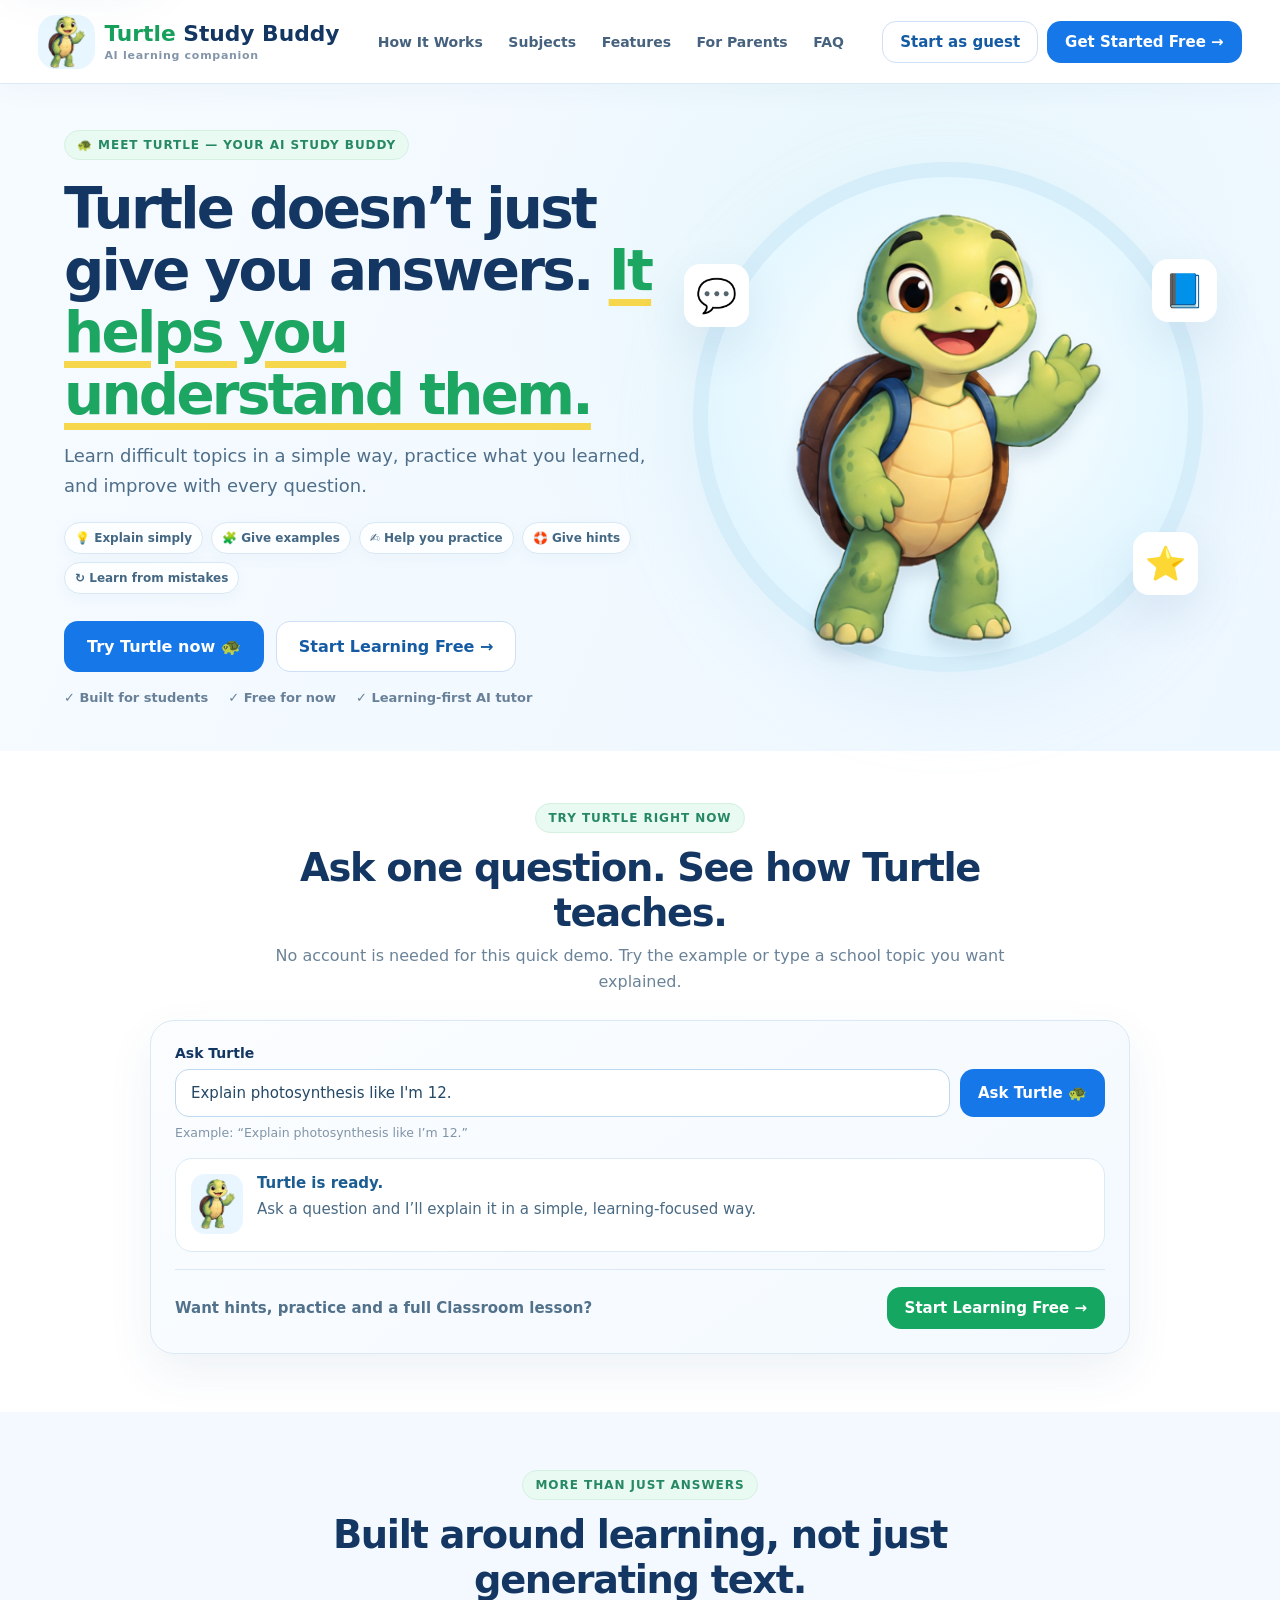
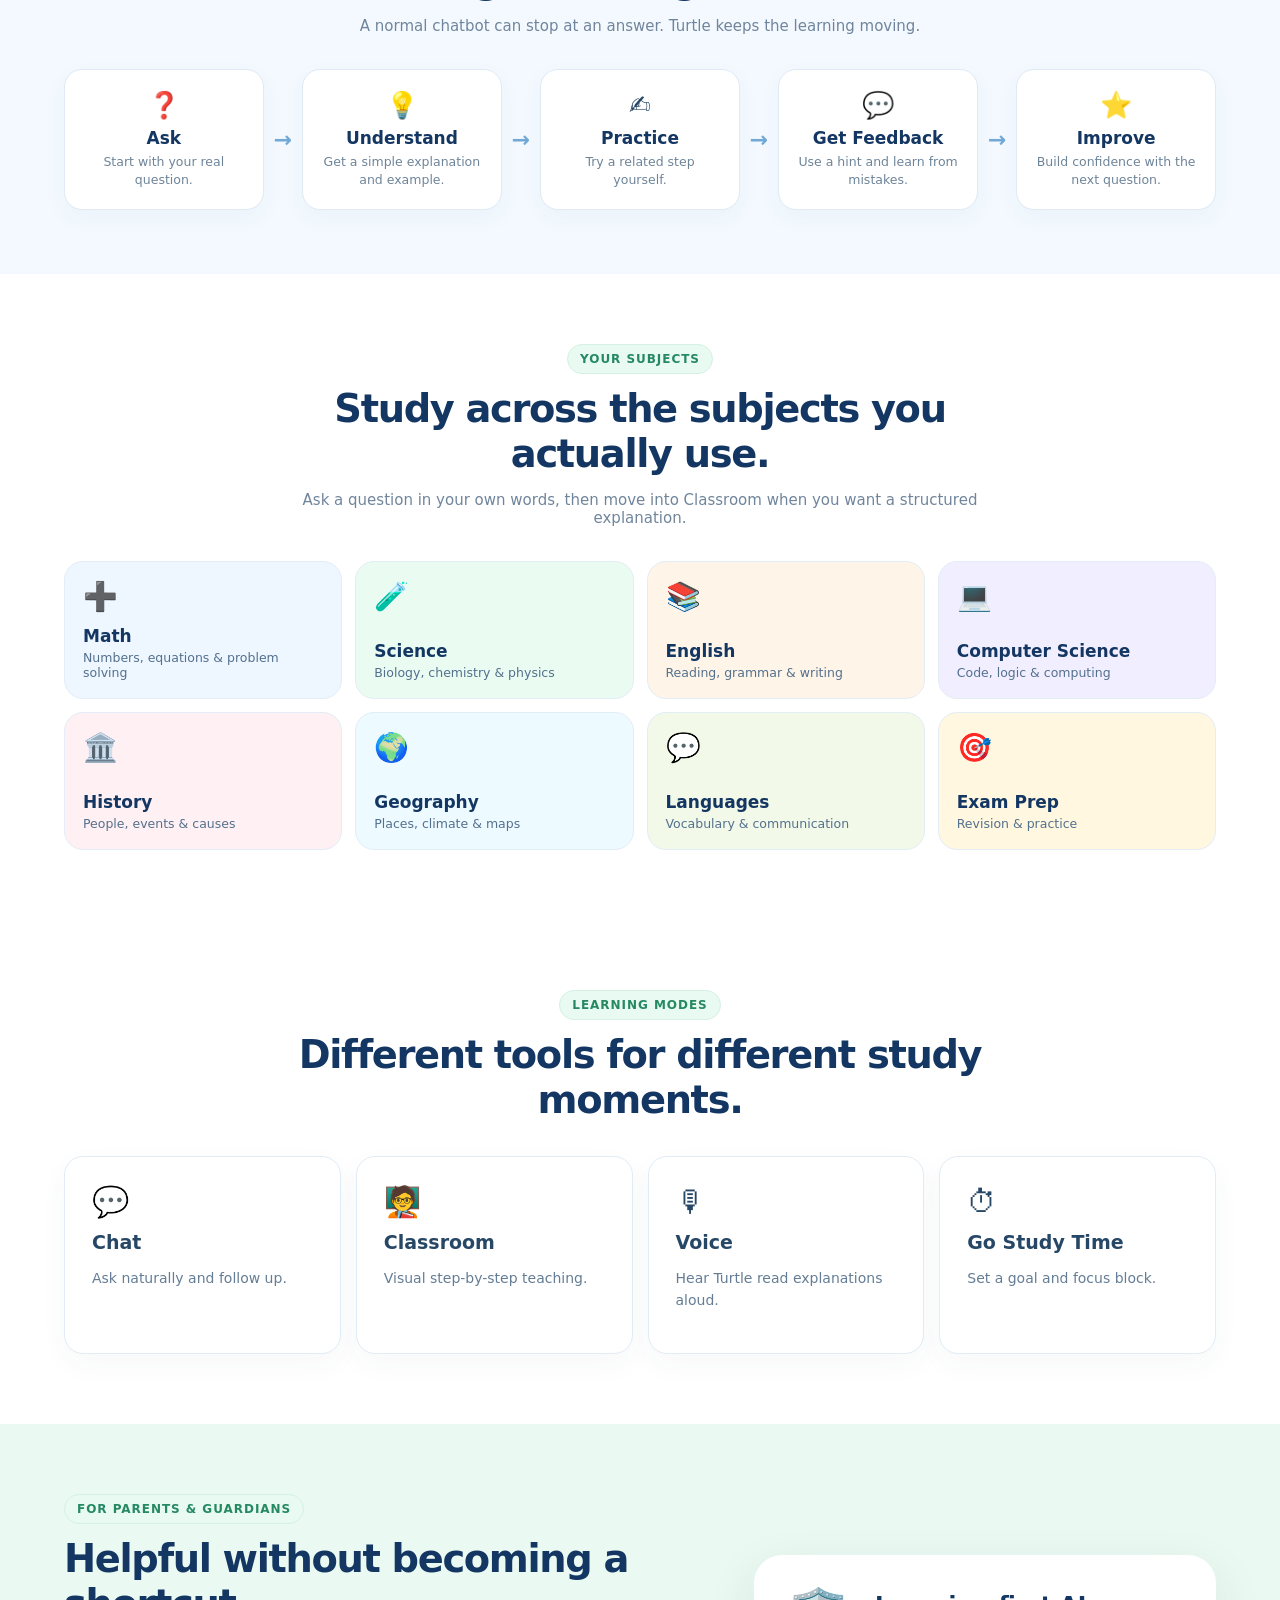
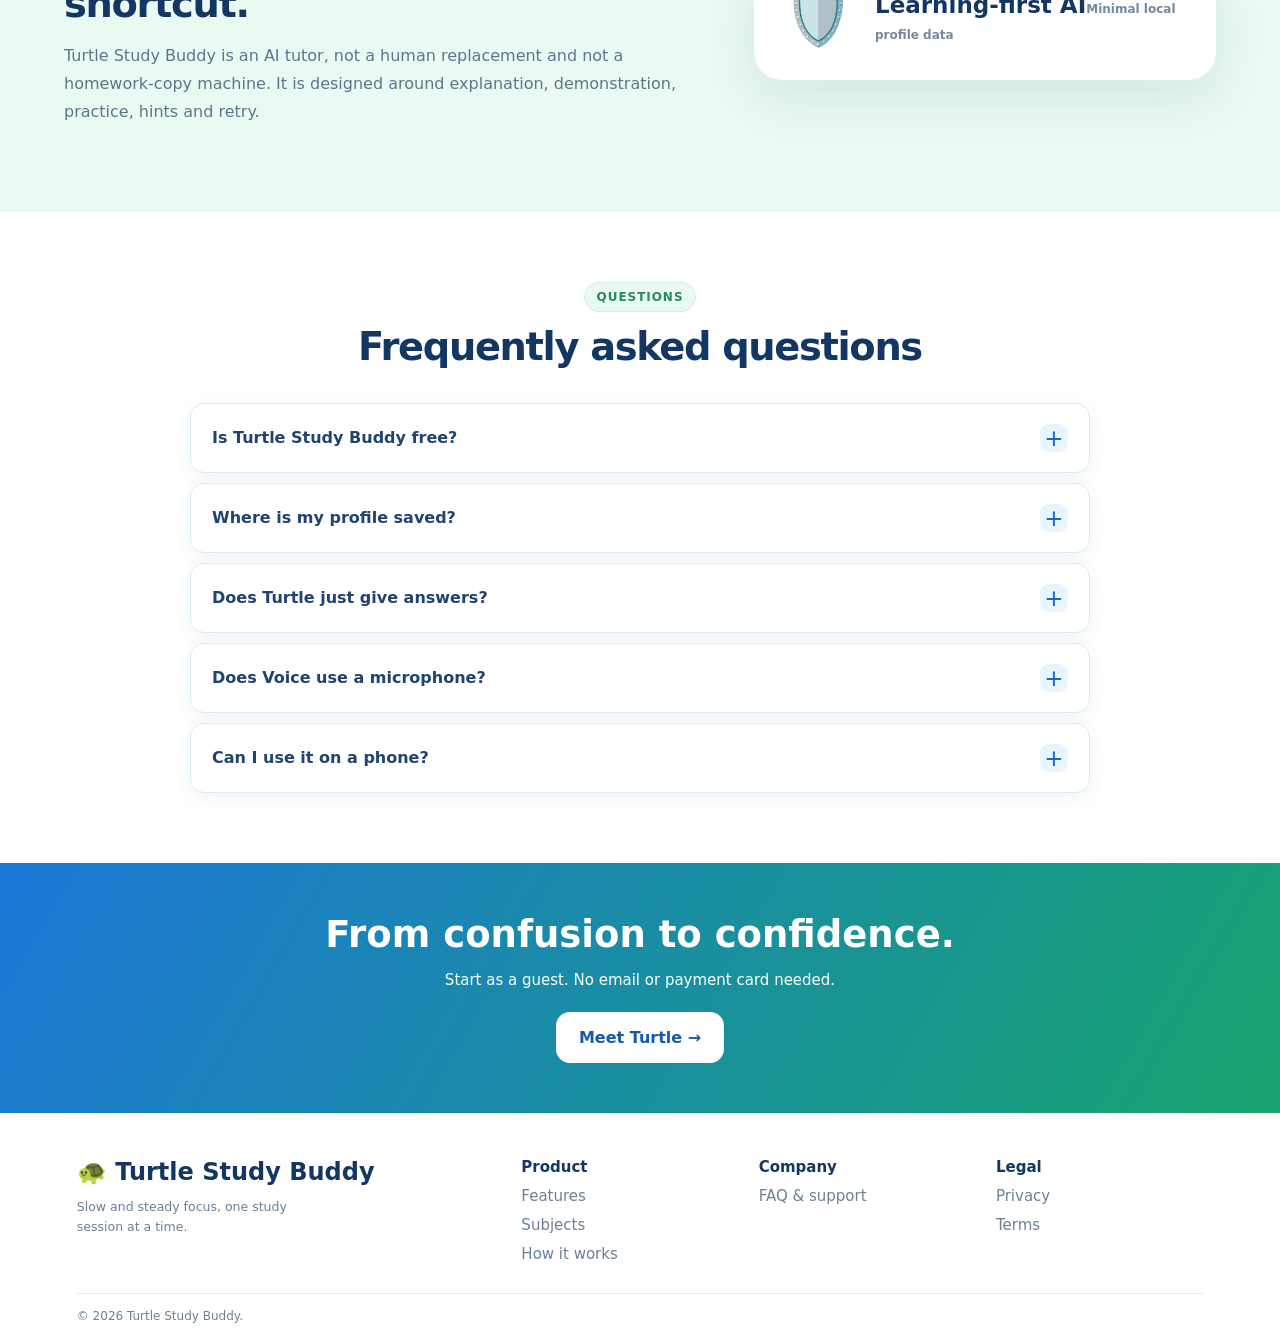
==== commit da1888b4: "Add files via upload" ====
--- a/index.html
+++ b/index.html
@@ -1,15 +1,92 @@
-<!doctype html><html lang="en"><head>
-<meta charset="UTF-8"><meta name="viewport" content="width=device-width,initial-scale=1"><meta name="theme-color" content="#f7fbff">
-<title>Turtle Study Buddy — From “I Don’t Get It” to “Now I Do.”</title><meta name="description" content="A friendly AI study companion that explains, demonstrates and lets learners practice step by step."><meta name="robots" content="index,follow">
-<link rel="canonical" href="https://turtle-study-buddy.pages.dev/"><link rel="icon" href="favicon.ico" sizes="any"><link rel="icon" type="image/png" href="favicon.png">
-<meta property="og:type" content="website"><meta property="og:title" content="Turtle Study Buddy — From “I Don’t Get It” to “Now I Do.”"><meta property="og:description" content="A friendly AI study companion that explains, demonstrates and lets learners practice step by step.">
-<meta property="og:url" content="https://turtle-study-buddy.pages.dev/"><meta property="og:image" content="https://turtle-study-buddy.pages.dev/assets/og-image.png">
-<meta name="twitter:card" content="summary_large_image"><link rel="stylesheet" href="assets/css/site.css">
-</head><body><a class="skip" href="#main">Skip to content</a><header class="site-head"><a class="brand" href="index.html"><span class="brand-avatar"><img src="assets/turtle/turtle-static.png" alt=""></span><span><strong><span class="green-text">Turtle</span> Study Buddy</strong><small>AI learning companion</small></span></a><nav class="public-nav"><a href="index.html#how-it-works">How It Works</a><a href="index.html#subjects">Subjects</a><a href="index.html#features">Features</a><a href="index.html#for-parents">For Parents</a><a href="faq.html">FAQ</a></nav><div class="head-right"><a class="btn btn-light" href="start.html">Start as guest</a><a class="btn btn-blue" href="start.html">Get Started Free →</a></div></header><main id="main" class="landing">
-<section class="hero"><div class="hero-text"><span class="eyebrow">YOUR AI STUDY BUDDY</span><h1>From “I Don’t Get It” to <span>“Now I Do.”</span></h1><p>Ask Turtle anything you’re studying. Learn through clear explanations, helpful hints, and guided practice until it makes sense for you.</p><div class="hero-buttons"><a class="btn btn-blue btn-big" href="start.html">Get Started Free →</a><a class="btn btn-light btn-big" href="#how-it-works">See How It Works</a></div><div class="mini-perks"><span>✓ Free for now</span><span>✓ Learners 10+</span><span>✓ Data stays local until you ask AI</span></div></div><div class="hero-art"><div class="hero-orbit"><img class="hero-turtle" src="assets/turtle/turtle-static.png" alt="Smiling green Turtle Study Buddy mascot"><div class="hero-tile tile-a">💬</div><div class="hero-tile tile-b">📘</div><div class="hero-tile tile-c">⭐</div></div></div></section>
-<section class="home-section" id="subjects"><div class="section-head"><span class="eyebrow">YOUR SUBJECTS</span><h2>Study across the subjects you actually use.</h2><p>Ask a question in your own words, then move into Classroom when you want a structured explanation.</p></div><div class="subject-cards"><article class="subject-card subject-c0"><span>➕</span><strong>Math</strong><small>Numbers, equations & problem solving</small></article><article class="subject-card subject-c1"><span>🧪</span><strong>Science</strong><small>Biology, chemistry & physics</small></article><article class="subject-card subject-c2"><span>📚</span><strong>English</strong><small>Reading, grammar & writing</small></article><article class="subject-card subject-c3"><span>💻</span><strong>Computer Science</strong><small>Code, logic & computing</small></article><article class="subject-card subject-c4"><span>🏛️</span><strong>History</strong><small>People, events & causes</small></article><article class="subject-card subject-c5"><span>🌍</span><strong>Geography</strong><small>Places, climate & maps</small></article><article class="subject-card subject-c6"><span>💬</span><strong>Languages</strong><small>Vocabulary & communication</small></article><article class="subject-card subject-c7"><span>🎯</span><strong>Exam Prep</strong><small>Revision & practice</small></article></div></section>
-<section class="home-section light-section" id="how-it-works"><div class="section-head"><span class="eyebrow">A BETTER WAY TO UNDERSTAND</span><h2>Ask it. See it. Try it.</h2></div><div class="three-cards"><article class="home-card"><span>01</span><h3>Chat with Turtle</h3><p>Ask a real question. Turtle answers briefly and stays focused on understanding.</p></article><article class="home-card"><span>02</span><h3>Step into the classroom</h3><p>Your exact question appears on the digital whiteboard while teacher Turtle explains it step by step.</p></article><article class="home-card"><span>03</span><h3>Practice and improve</h3><p>Move through Explain, Show on whiteboard, Try, Hint and Practice.</p></article></div></section>
+<!doctype html>
+<html lang="en"><head>
+<meta charset="utf-8"/><meta content="width=device-width,initial-scale=1" name="viewport"/><meta content="#f7fbff" name="theme-color"/>
+<title>Turtle Study Buddy — AI Study Companion for Students</title><meta content="Turtle Study Buddy is an AI study companion for students that explains difficult topics simply, gives examples, offers hints and helps learners practice instead of just handing over answers." name="description"/><meta content="index,follow" name="robots"/>
+<link href="https://turtle-study-buddy.pages.dev/" rel="canonical"/><link href="favicon.ico" rel="icon" sizes="any"/><link href="favicon.png" rel="icon" type="image/png"/>
+<meta content="website" property="og:type"/><meta content="Turtle Study Buddy — AI Study Companion for Students" property="og:title"/><meta content="Turtle doesn’t just give you answers. It helps you understand them through simple explanations, examples, hints and practice." property="og:description"/>
+<meta content="https://turtle-study-buddy.pages.dev/" property="og:url"/><meta content="https://turtle-study-buddy.pages.dev/assets/og-image.png" property="og:image"/>
+<meta content="summary_large_image" name="twitter:card"/><link href="assets/css/site.css" rel="stylesheet"/>
+</head><body><a class="skip" href="#main">Skip to content</a><header class="site-head"><a class="brand" href="index.html"><span class="brand-avatar"><img alt="" src="assets/turtle/turtle-static.png"/></span><span><strong><span class="green-text">Turtle</span> Study Buddy</strong><small>AI learning companion</small></span></a><nav class="public-nav"><a href="index.html#how-it-works">How It Works</a><a href="index.html#subjects">Subjects</a><a href="index.html#features">Features</a><a href="index.html#for-parents">For Parents</a><a href="faq.html">FAQ</a></nav><div class="head-right"><a class="btn btn-light" href="start.html">Start as guest</a><a class="btn btn-blue" href="start.html">Get Started Free →</a></div></header><main class="landing" id="main">
+
+<section aria-labelledby="hero-title" class="hero hero-clear">
+<div class="hero-text">
+<span class="eyebrow">🐢 MEET TURTLE — YOUR AI STUDY BUDDY</span>
+<h1 id="hero-title">Turtle doesn’t just give you answers. <span>It helps you understand them.</span></h1>
+<p class="hero-lead">Learn difficult topics in a simple way, practice what you learned, and improve with every question.</p>
+<div aria-label="What Turtle can help with" class="capability-strip">
+<span>💡 Explain simply</span>
+<span>🧩 Give examples</span>
+<span>✍️ Help you practice</span>
+<span>🛟 Give hints</span>
+<span>↻ Learn from mistakes</span>
+</div>
+<div class="hero-buttons">
+<a class="btn btn-blue btn-big" href="#try-turtle">Try Turtle now 🐢</a>
+<a class="btn btn-light btn-big" href="start.html">Start Learning Free →</a>
+</div>
+<div class="mini-perks"><span>✓ Built for students</span><span>✓ Free for now</span><span>✓ Learning-first AI tutor</span></div>
+</div>
+<div class="hero-art">
+<div class="hero-orbit">
+<img alt="Smiling green Turtle Study Buddy mascot" class="hero-turtle" src="assets/turtle/turtle-static.png"/>
+<div aria-hidden="true" class="hero-tile tile-a">💬</div>
+<div aria-hidden="true" class="hero-tile tile-b">📘</div>
+<div aria-hidden="true" class="hero-tile tile-c">⭐</div>
+</div>
+</div>
+</section>
+<section aria-labelledby="try-title" class="home-section try-section" id="try-turtle">
+<div class="try-copy">
+<span class="eyebrow">TRY TURTLE RIGHT NOW</span>
+<h2 id="try-title">Ask one question. See how Turtle teaches.</h2>
+<p>No account is needed for this quick demo. Try the example or type a school topic you want explained.</p>
+</div>
+<div class="try-shell">
+<div class="try-prompt">
+<label for="homeDemoInput">Ask Turtle</label>
+<div class="try-input-row">
+<input aria-describedby="homeDemoHint" id="homeDemoInput" maxlength="600" value="Explain photosynthesis like I'm 12."/>
+<button class="btn btn-blue" id="homeDemoAsk" type="button">Ask Turtle 🐢</button>
+</div>
+<small id="homeDemoHint">Example: “Explain photosynthesis like I’m 12.”</small>
+</div>
+<div aria-live="polite" class="try-response" id="homeDemoResponse">
+<img alt="" aria-hidden="true" src="assets/turtle/turtle-static.png"/>
+<div class="try-bubble">
+<strong>Turtle is ready.</strong>
+<p>Ask a question and I’ll explain it in a simple, learning-focused way.</p>
+</div>
+</div>
+<div class="try-footer">
+<span>Want hints, practice and a full Classroom lesson?</span>
+<a class="btn btn-green" href="start.html">Start Learning Free →</a>
+</div>
+</div>
+</section>
+
+
+
+
+<section class="home-section light-section learning-loop-section" id="how-it-works">
+<div class="section-head">
+<span class="eyebrow">MORE THAN JUST ANSWERS</span>
+<h2>Built around learning, not just generating text.</h2>
+<p>A normal chatbot can stop at an answer. Turtle keeps the learning moving.</p>
+</div>
+<div aria-label="Turtle learning flow" class="learning-flow">
+<article><span class="flow-icon">❓</span><b>Ask</b><small>Start with your real question.</small></article>
+<i aria-hidden="true">→</i>
+<article><span class="flow-icon">💡</span><b>Understand</b><small>Get a simple explanation and example.</small></article>
+<i aria-hidden="true">→</i>
+<article><span class="flow-icon">✍️</span><b>Practice</b><small>Try a related step yourself.</small></article>
+<i aria-hidden="true">→</i>
+<article><span class="flow-icon">💬</span><b>Get Feedback</b><small>Use a hint and learn from mistakes.</small></article>
+<i aria-hidden="true">→</i>
+<article><span class="flow-icon">⭐</span><b>Improve</b><small>Build confidence with the next question.</small></article>
+</div>
+</section><section class="home-section" id="subjects"><div class="section-head"><span class="eyebrow">YOUR SUBJECTS</span><h2>Study across the subjects you actually use.</h2><p>Ask a question in your own words, then move into Classroom when you want a structured explanation.</p></div><div class="subject-cards"><article class="subject-card subject-c0"><span>➕</span><strong>Math</strong><small>Numbers, equations &amp; problem solving</small></article><article class="subject-card subject-c1"><span>🧪</span><strong>Science</strong><small>Biology, chemistry &amp; physics</small></article><article class="subject-card subject-c2"><span>📚</span><strong>English</strong><small>Reading, grammar &amp; writing</small></article><article class="subject-card subject-c3"><span>💻</span><strong>Computer Science</strong><small>Code, logic &amp; computing</small></article><article class="subject-card subject-c4"><span>🏛️</span><strong>History</strong><small>People, events &amp; causes</small></article><article class="subject-card subject-c5"><span>🌍</span><strong>Geography</strong><small>Places, climate &amp; maps</small></article><article class="subject-card subject-c6"><span>💬</span><strong>Languages</strong><small>Vocabulary &amp; communication</small></article><article class="subject-card subject-c7"><span>🎯</span><strong>Exam Prep</strong><small>Revision &amp; practice</small></article></div></section>
+
 <section class="home-section" id="features"><div class="section-head"><span class="eyebrow">LEARNING MODES</span><h2>Different tools for different study moments.</h2></div><div class="mode-showcase"><div>💬<strong>Chat</strong><p>Ask naturally and follow up.</p></div><div>🧑‍🏫<strong>Classroom</strong><p>Visual step-by-step teaching.</p></div><div>🎙<strong>Voice</strong><p>Hear Turtle read explanations aloud.</p></div><div>⏱<strong>Go Study Time</strong><p>Set a goal and focus block.</p></div></div></section>
-<section class="home-section parents" id="for-parents"><div><span class="eyebrow">FOR PARENTS & GUARDIANS</span><h2>Helpful without becoming a shortcut.</h2><p>Turtle Study Buddy is an AI tutor, not a human replacement and not a homework-copy machine. It is designed around explanation, demonstration, practice, hints and retry.</p></div><div class="parent-decor">🛡️<span>Learning-first AI<small>Minimal local profile data</small></span></div></section>
+<section class="home-section parents" id="for-parents"><div><span class="eyebrow">FOR PARENTS &amp; GUARDIANS</span><h2>Helpful without becoming a shortcut.</h2><p>Turtle Study Buddy is an AI tutor, not a human replacement and not a homework-copy machine. It is designed around explanation, demonstration, practice, hints and retry.</p></div><div class="parent-decor">🛡️<span>Learning-first AI<small>Minimal local profile data</small></span></div></section>
 <section class="home-section faq-section" id="faq"><div class="section-head"><span class="eyebrow">QUESTIONS</span><h2>Frequently asked questions</h2></div><div class="faq-list"><details><summary>Is Turtle Study Buddy free?</summary><p>Yes. The current live preview is free. There is no paid plan or checkout.</p></details><details><summary>Where is my profile saved?</summary><p>Your guest nickname, age band, subject and local history stay in this browser. Questions sent to the tutor are sent to the site’s Cloudflare AI function to generate replies.</p></details><details><summary>Does Turtle just give answers?</summary><p>The tutor is instructed to explain, demonstrate and give a short practice step instead of pretending learning is only about copying an answer.</p></details><details><summary>Does Voice use a microphone?</summary><p>No. Voice currently reads text aloud. It does not capture or store microphone audio.</p></details><details><summary>Can I use it on a phone?</summary><p>Yes. The home and learner pages adapt to smaller screens.</p></details></div></section>
-<section class="home-last"><h2>From confusion to confidence.</h2><p>Start as a guest. No email or payment card needed.</p><a class="btn btn-white btn-big" href="start.html">Meet Turtle →</a></section><footer class="footer"><div class="foot-brand"><b>🐢 Turtle Study Buddy</b><small>Slow and steady focus, one study session at a time.</small></div><div><b>Product</b><a href="index.html#features">Features</a><a href="index.html#subjects">Subjects</a><a href="index.html#how-it-works">How it works</a></div><div><b>Company</b><a href="faq.html">FAQ & support</a></div><div class="legal-links"><b>Legal</b><a href="privacy.html">Privacy</a><a href="terms.html">Terms</a></div><div class="copyright">© 2026 Turtle Study Buddy.</div></footer></main></body></html>+<section class="home-last"><h2>From confusion to confidence.</h2><p>Start as a guest. No email or payment card needed.</p><a class="btn btn-white btn-big" href="start.html">Meet Turtle →</a></section><footer class="footer"><div class="foot-brand"><b>🐢 Turtle Study Buddy</b><small>Slow and steady focus, one study session at a time.</small></div><div><b>Product</b><a href="index.html#features">Features</a><a href="index.html#subjects">Subjects</a><a href="index.html#how-it-works">How it works</a></div><div><b>Company</b><a href="faq.html">FAQ &amp; support</a></div><div class="legal-links"><b>Legal</b><a href="privacy.html">Privacy</a><a href="terms.html">Terms</a></div><div class="copyright">© 2026 Turtle Study Buddy.</div></footer></main><script src="assets/js/home.js" type="module"></script></body></html>
--- a/assets/css/site.css
+++ b/assets/css/site.css
@@ -96,3 +96,80 @@
 .subject-c7{--c:#fff7df}
 .board-question small{display:block;font-size:10px;line-height:1.2;letter-spacing:.09em;color:#7b90a4;margin-bottom:5px;font-weight:900}
 .chat-top h1{margin:0;font-size:19px}
+
+/* Homepage clarity update: preserve existing visual system, improve first-visit comprehension. */
+.hero-clear{min-height:620px}
+.hero-clear .hero-text{max-width:720px}
+.hero-clear h1{font-size:clamp(43px,4.4vw,66px);max-width:760px;margin:18px 0 15px}
+.hero-clear .hero-lead{max-width:660px;margin:0;font-size:18px;line-height:1.7;color:#4f6e89}
+.capability-strip{display:flex;flex-wrap:wrap;gap:8px;margin:20px 0 0;max-width:700px}
+.capability-strip span{display:inline-flex;align-items:center;gap:6px;padding:8px 10px;border-radius:999px;border:1px solid #d9e8f5;background:rgba(255,255,255,.8);color:#446783;font-size:12px;font-weight:800;box-shadow:0 4px 15px rgba(43,91,142,.04)}
+
+.try-section{padding-top:52px;padding-bottom:58px;background:#fff}
+.try-copy{text-align:center;max-width:780px;margin:0 auto 24px}
+.try-copy h2{margin:12px 0 8px}
+.try-copy p{margin:0;color:#6b8398;font-size:16px;line-height:1.65}
+.try-shell{max-width:980px;margin:auto;border:1px solid #dbe8f5;border-radius:24px;padding:24px;background:linear-gradient(145deg,#fbfdff,#f3f9ff);box-shadow:0 18px 46px rgba(43,91,142,.08)}
+.try-prompt label{display:block;font-weight:900;color:var(--navy);margin-bottom:8px;font-size:14px}
+.try-input-row{display:grid;grid-template-columns:1fr auto;gap:10px}
+.try-input-row input{width:100%;min-width:0;border:1px solid #bfd8ee;border-radius:14px;background:#fff;color:#244866;padding:14px 15px;outline:none;font-size:15px}
+.try-input-row input:focus{border-color:#67a9e8;box-shadow:0 0 0 3px rgba(22,119,232,.12)}
+.try-prompt small{display:block;color:#8094a7;margin-top:8px}
+.try-response{display:grid;grid-template-columns:54px 1fr;gap:12px;align-items:start;margin-top:18px;padding:15px;border:1px solid #dcebf6;background:#fff;border-radius:17px;min-height:94px}
+.try-response>img{width:52px;height:60px;object-fit:contain;object-position:bottom;background:#eaf6ff;border-radius:14px;padding:4px}
+.try-bubble strong{display:block;color:#1b5c91;margin-bottom:5px}
+.try-bubble p{margin:0;color:#496983;line-height:1.65;white-space:pre-line}
+.try-response[data-state="loading"]{border-color:#c9dff3;background:#f8fbff}
+.try-response[data-state="success"]{border-color:#cbead8;background:#f8fffb}
+.try-response[data-state="success"] .try-bubble strong{color:#18835a}
+.try-response[data-state="fallback"]{border-color:#eed8ae;background:#fffaf0}
+.try-response[data-state="fallback"] .try-bubble strong{color:#8b641f}
+.try-response[data-state="error"]{border-color:#efc4cb;background:#fff7f8}
+.try-footer{display:flex;align-items:center;justify-content:space-between;gap:16px;margin-top:17px;padding-top:17px;border-top:1px solid #dce9f4;color:#52718b;font-weight:700}
+
+.learning-loop-section{padding-top:58px;padding-bottom:64px}
+.learning-flow{max-width:1180px;margin:auto;display:grid;grid-template-columns:1fr auto 1fr auto 1fr auto 1fr auto 1fr;align-items:stretch;gap:10px}
+.learning-flow article{min-width:0;border:1px solid #dfeaf5;background:#fff;border-radius:18px;padding:20px 16px;text-align:center;box-shadow:0 8px 24px rgba(40,70,108,.04)}
+.learning-flow article b{display:block;color:var(--navy);font-size:17px;margin:8px 0 5px}
+.learning-flow article small{display:block;color:#6d8499;line-height:1.45}
+.learning-flow>i{font-style:normal;align-self:center;color:#72a9d7;font-weight:900;font-size:22px}
+.flow-icon{font-size:26px;display:block}
+
+@media(max-width:980px){
+  .learning-flow{grid-template-columns:1fr 1fr 1fr;gap:11px}
+  .learning-flow>i{display:none}
+  .learning-flow article:nth-of-type(4),.learning-flow article:nth-of-type(5){grid-column:auto}
+}
+@media(max-width:800px){
+  .hero-clear{padding-top:30px;min-height:auto}
+  .hero-clear .hero-art{order:0;min-height:310px;margin-top:10px}
+  .hero-clear .hero-orbit{width:min(320px,76vw)}
+  .hero-clear .hero-turtle{width:67%}
+  .try-section{padding-top:42px}
+  .learning-flow{grid-template-columns:1fr 1fr}
+  .learning-flow article:last-of-type{grid-column:1/-1}
+}
+@media(max-width:560px){
+  .hero-clear{padding:30px 17px 26px}
+  .hero-clear h1{font-size:37px;line-height:1.07;margin:15px 0 12px}
+  .hero-clear .hero-lead{font-size:16px;line-height:1.55}
+  .capability-strip{gap:6px;margin-top:15px}
+  .capability-strip span{font-size:11px;padding:7px 9px}
+  .hero-clear .hero-buttons{margin-top:19px}
+  .hero-clear .hero-buttons .btn{flex:1 1 100%;font-size:14px;padding:13px 16px}
+  .hero-clear .mini-perks{gap:8px 14px;font-size:11px}
+  .hero-clear .hero-art{min-height:250px;margin-top:2px}
+  .hero-clear .hero-orbit{width:min(250px,70vw);border-width:10px}
+  .hero-clear .hero-tile{font-size:22px;padding:8px;border-radius:12px}
+  .try-section{padding:38px 14px}
+  .try-shell{padding:16px;border-radius:19px}
+  .try-input-row{grid-template-columns:1fr}
+  .try-input-row .btn{width:100%}
+  .try-response{grid-template-columns:43px 1fr;padding:12px}
+  .try-response>img{width:42px;height:48px}
+  .try-footer{align-items:stretch;flex-direction:column}
+  .try-footer .btn{width:100%}
+  .learning-flow{grid-template-columns:1fr}
+  .learning-flow article:last-of-type{grid-column:auto}
+  .learning-loop-section{padding-top:45px;padding-bottom:48px}
+}
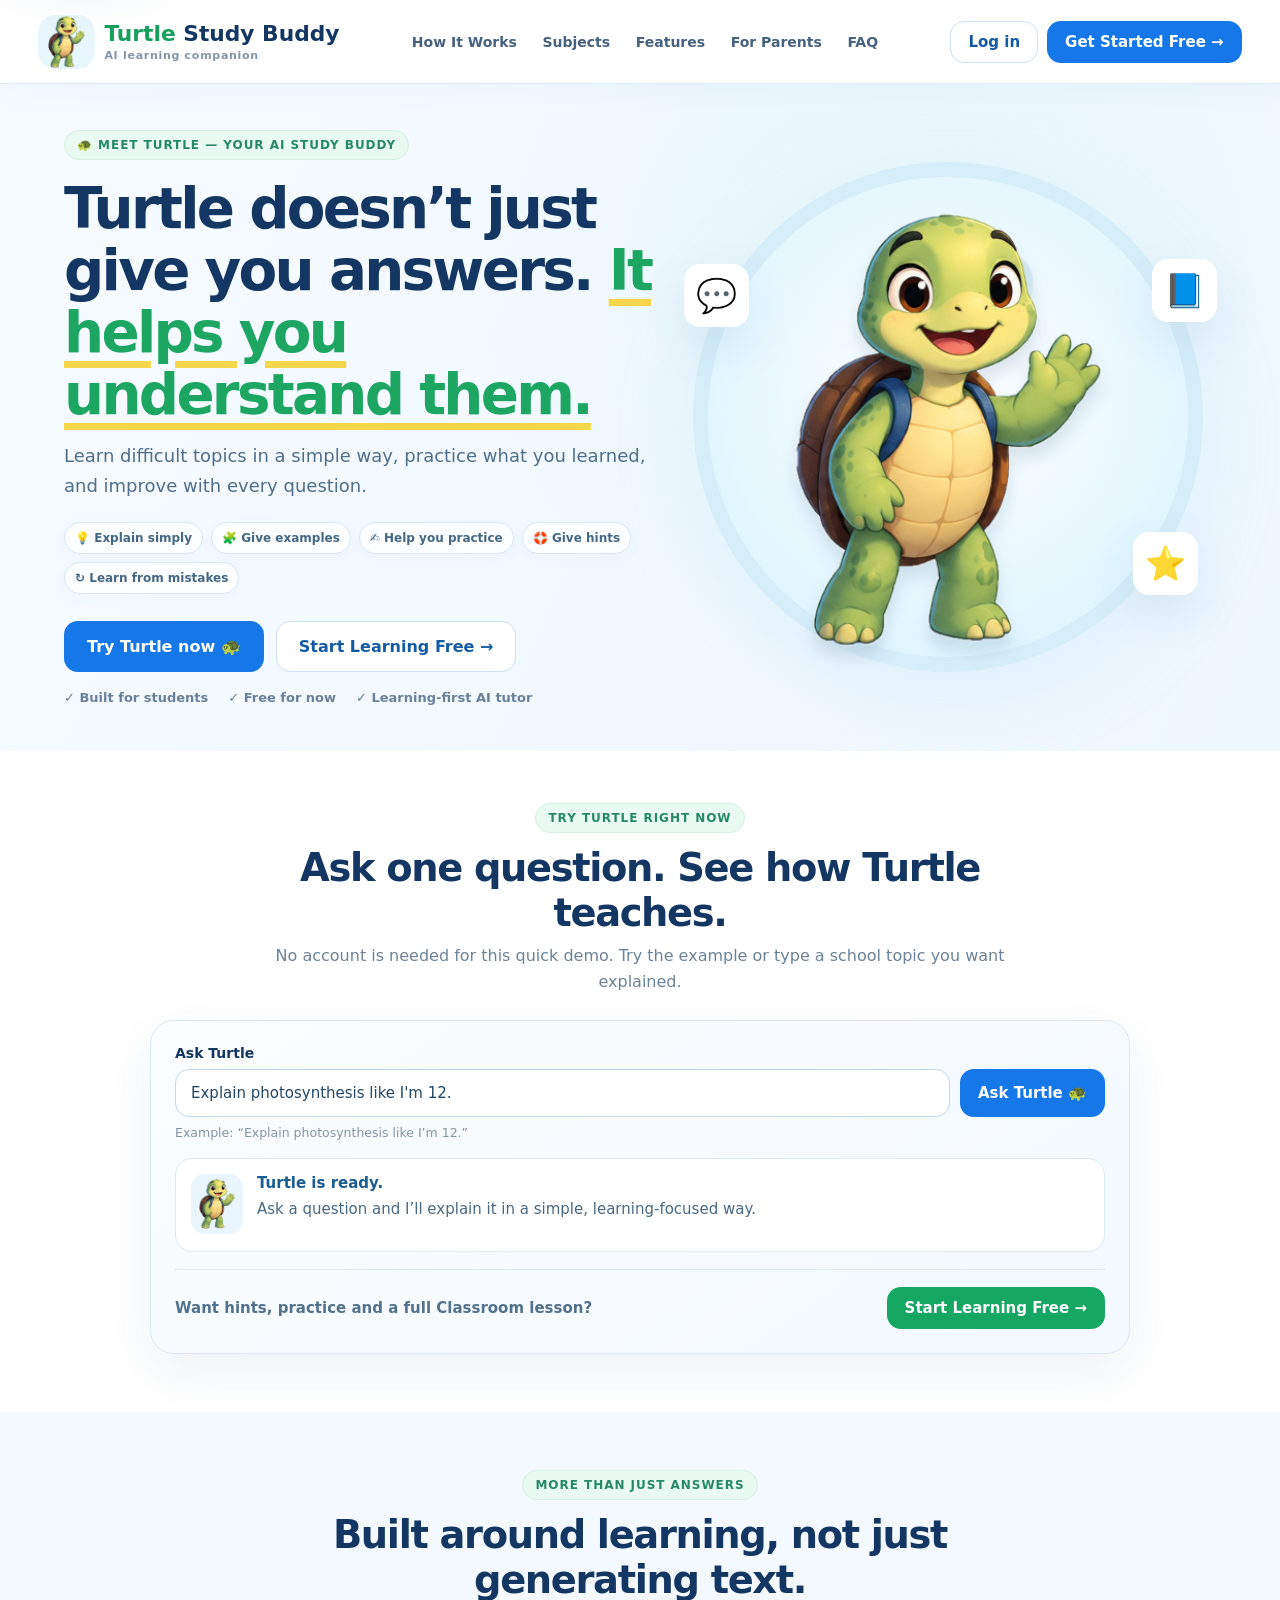
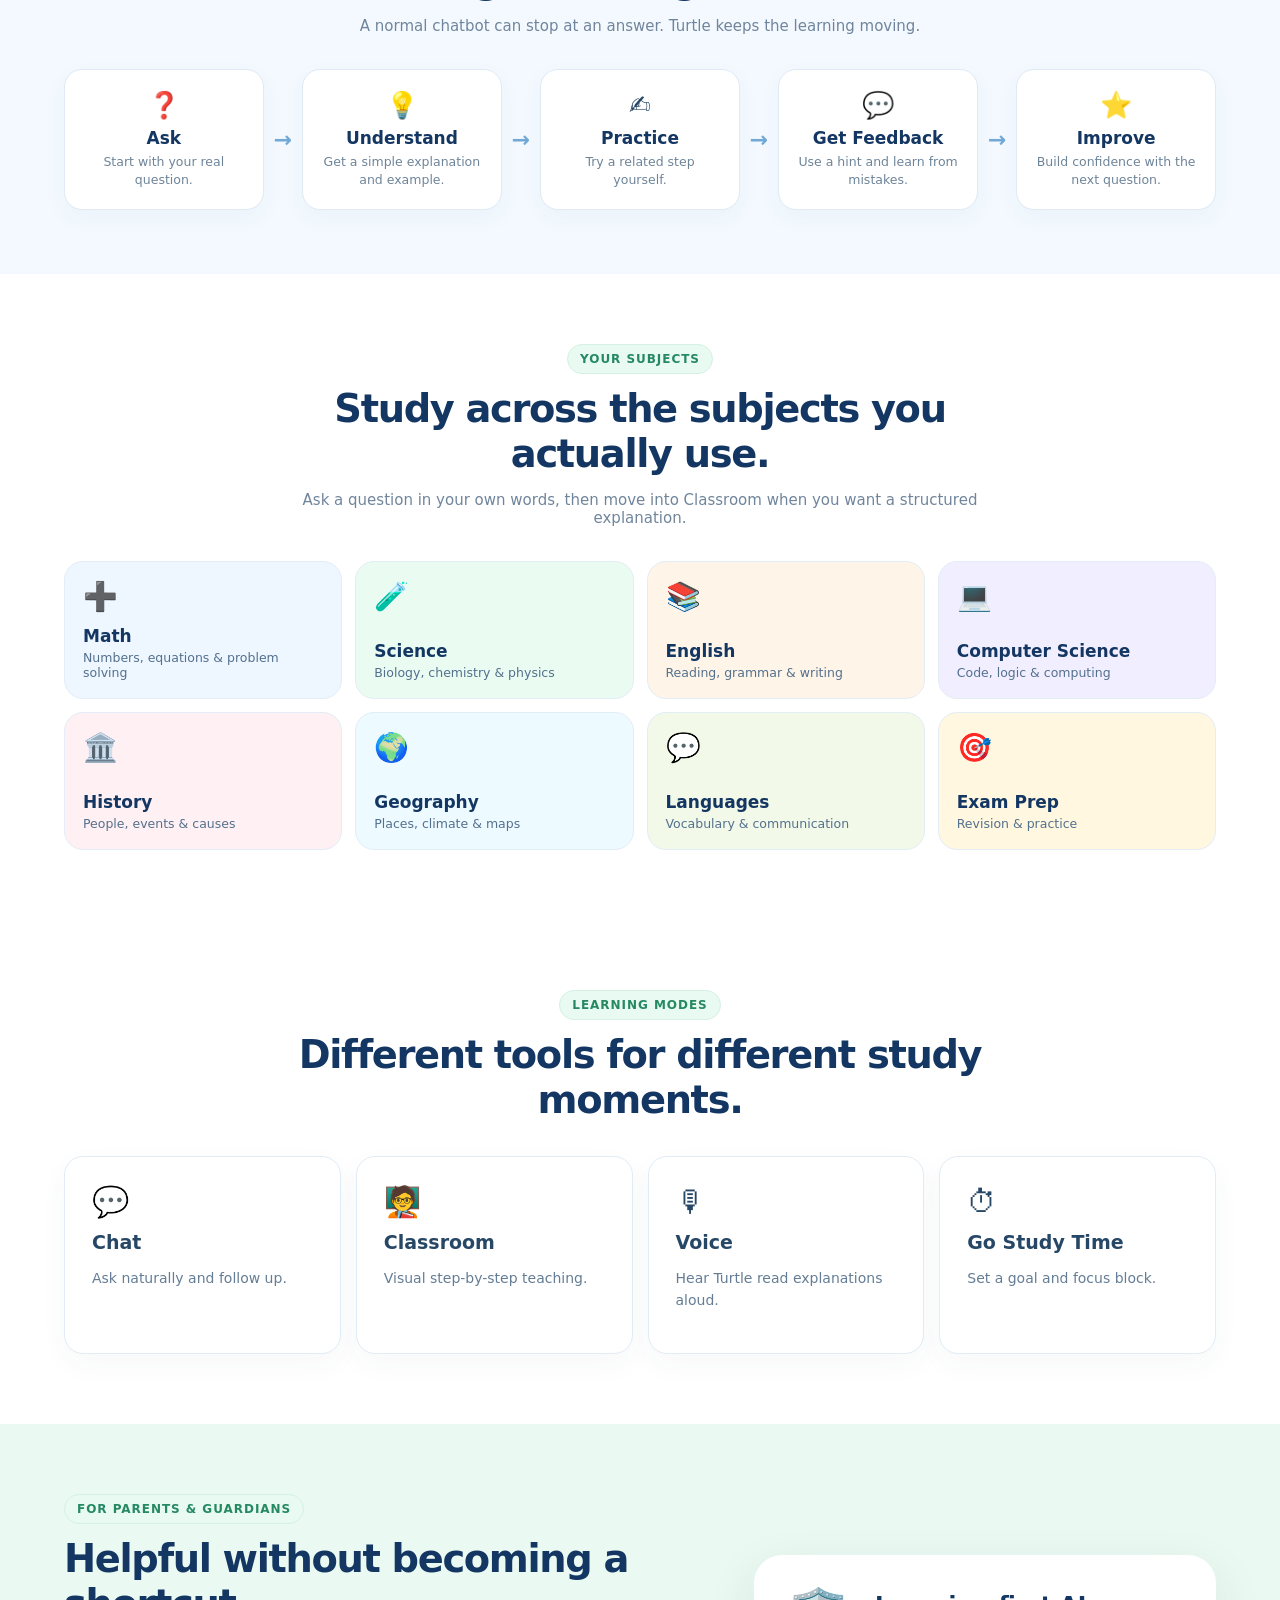
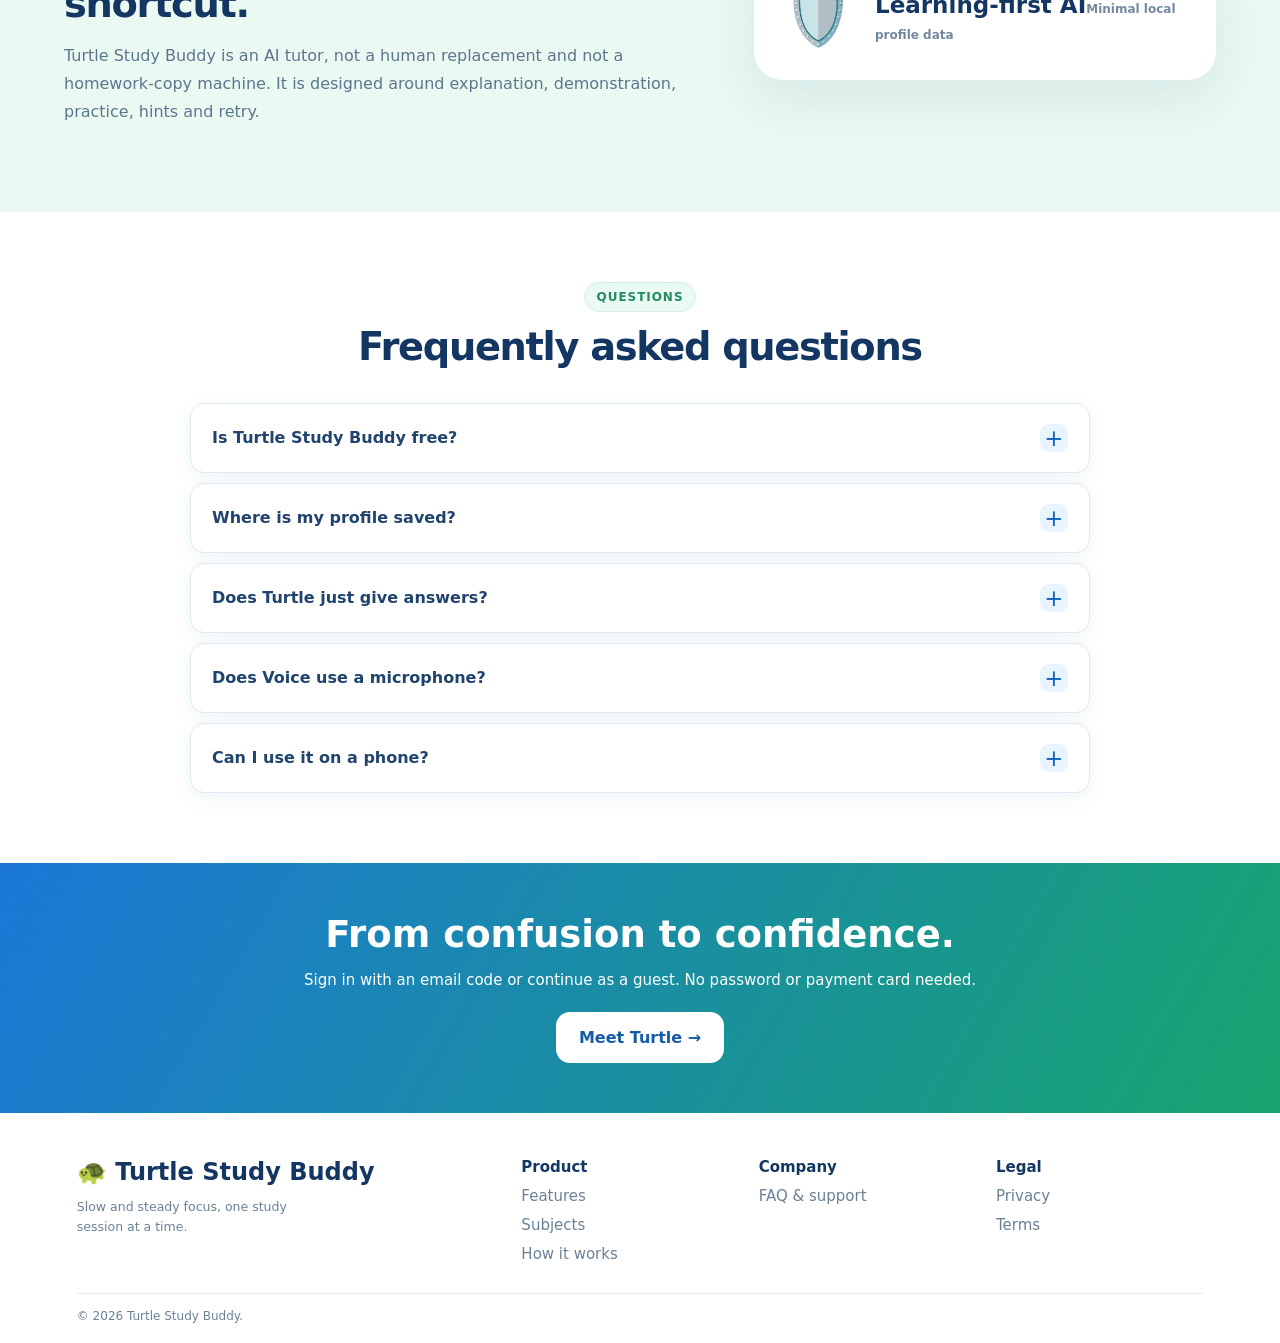
==== commit 54f8c8a8: "Add Supabase database and verified email accounts" ====
--- a/index.html
+++ b/index.html
@@ -6,7 +6,7 @@
 <meta content="website" property="og:type"/><meta content="Turtle Study Buddy — AI Study Companion for Students" property="og:title"/><meta content="Turtle doesn’t just give you answers. It helps you understand them through simple explanations, examples, hints and practice." property="og:description"/>
 <meta content="https://turtle-study-buddy.pages.dev/" property="og:url"/><meta content="https://turtle-study-buddy.pages.dev/assets/og-image.png" property="og:image"/>
 <meta content="summary_large_image" name="twitter:card"/><link href="assets/css/site.css" rel="stylesheet"/>
-</head><body><a class="skip" href="#main">Skip to content</a><header class="site-head"><a class="brand" href="index.html"><span class="brand-avatar"><img alt="" src="assets/turtle/turtle-static.png"/></span><span><strong><span class="green-text">Turtle</span> Study Buddy</strong><small>AI learning companion</small></span></a><nav class="public-nav"><a href="index.html#how-it-works">How It Works</a><a href="index.html#subjects">Subjects</a><a href="index.html#features">Features</a><a href="index.html#for-parents">For Parents</a><a href="faq.html">FAQ</a></nav><div class="head-right"><a class="btn btn-light" href="start.html">Start as guest</a><a class="btn btn-blue" href="start.html">Get Started Free →</a></div></header><main class="landing" id="main">
+</head><body><a class="skip" href="#main">Skip to content</a><header class="site-head"><a class="brand" href="index.html"><span class="brand-avatar"><img alt="" src="assets/turtle/turtle-static.png"/></span><span><strong><span class="green-text">Turtle</span> Study Buddy</strong><small>AI learning companion</small></span></a><nav class="public-nav"><a href="index.html#how-it-works">How It Works</a><a href="index.html#subjects">Subjects</a><a href="index.html#features">Features</a><a href="index.html#for-parents">For Parents</a><a href="faq.html">FAQ</a></nav><div class="head-right"><a class="btn btn-light" href="start.html">Log in</a><a class="btn btn-blue" href="start.html">Get Started Free →</a></div></header><main class="landing" id="main">
 
 <section aria-labelledby="hero-title" class="hero hero-clear">
 <div class="hero-text">
@@ -88,5 +88,5 @@
 
 <section class="home-section" id="features"><div class="section-head"><span class="eyebrow">LEARNING MODES</span><h2>Different tools for different study moments.</h2></div><div class="mode-showcase"><div>💬<strong>Chat</strong><p>Ask naturally and follow up.</p></div><div>🧑‍🏫<strong>Classroom</strong><p>Visual step-by-step teaching.</p></div><div>🎙<strong>Voice</strong><p>Hear Turtle read explanations aloud.</p></div><div>⏱<strong>Go Study Time</strong><p>Set a goal and focus block.</p></div></div></section>
 <section class="home-section parents" id="for-parents"><div><span class="eyebrow">FOR PARENTS &amp; GUARDIANS</span><h2>Helpful without becoming a shortcut.</h2><p>Turtle Study Buddy is an AI tutor, not a human replacement and not a homework-copy machine. It is designed around explanation, demonstration, practice, hints and retry.</p></div><div class="parent-decor">🛡️<span>Learning-first AI<small>Minimal local profile data</small></span></div></section>
-<section class="home-section faq-section" id="faq"><div class="section-head"><span class="eyebrow">QUESTIONS</span><h2>Frequently asked questions</h2></div><div class="faq-list"><details><summary>Is Turtle Study Buddy free?</summary><p>Yes. The current live preview is free. There is no paid plan or checkout.</p></details><details><summary>Where is my profile saved?</summary><p>Your guest nickname, age band, subject and local history stay in this browser. Questions sent to the tutor are sent to the site’s Cloudflare AI function to generate replies.</p></details><details><summary>Does Turtle just give answers?</summary><p>The tutor is instructed to explain, demonstrate and give a short practice step instead of pretending learning is only about copying an answer.</p></details><details><summary>Does Voice use a microphone?</summary><p>No. Voice currently reads text aloud. It does not capture or store microphone audio.</p></details><details><summary>Can I use it on a phone?</summary><p>Yes. The home and learner pages adapt to smaller screens.</p></details></div></section>
-<section class="home-last"><h2>From confusion to confidence.</h2><p>Start as a guest. No email or payment card needed.</p><a class="btn btn-white btn-big" href="start.html">Meet Turtle →</a></section><footer class="footer"><div class="foot-brand"><b>🐢 Turtle Study Buddy</b><small>Slow and steady focus, one study session at a time.</small></div><div><b>Product</b><a href="index.html#features">Features</a><a href="index.html#subjects">Subjects</a><a href="index.html#how-it-works">How it works</a></div><div><b>Company</b><a href="faq.html">FAQ &amp; support</a></div><div class="legal-links"><b>Legal</b><a href="privacy.html">Privacy</a><a href="terms.html">Terms</a></div><div class="copyright">© 2026 Turtle Study Buddy.</div></footer></main><script src="assets/js/home.js" type="module"></script></body></html>+<section class="home-section faq-section" id="faq"><div class="section-head"><span class="eyebrow">QUESTIONS</span><h2>Frequently asked questions</h2></div><div class="faq-list"><details><summary>Is Turtle Study Buddy free?</summary><p>Yes. The current live preview is free. There is no paid plan or checkout.</p></details><details><summary>Where is my profile saved?</summary><p>Guest mode keeps your nickname, age band, subject and local history in this browser. If you verify an email account, your profile and learning history can sync across devices. Questions sent to Turtle still go to the site’s Cloudflare AI function to generate replies.</p></details><details><summary>Does Turtle just give answers?</summary><p>The tutor is instructed to explain, demonstrate and give a short practice step instead of pretending learning is only about copying an answer.</p></details><details><summary>Does Voice use a microphone?</summary><p>No. Voice currently reads text aloud. It does not capture or store microphone audio.</p></details><details><summary>Can I use it on a phone?</summary><p>Yes. The home and learner pages adapt to smaller screens.</p></details></div></section>
+<section class="home-last"><h2>From confusion to confidence.</h2><p>Sign in with an email code or continue as a guest. No password or payment card needed.</p><a class="btn btn-white btn-big" href="start.html">Meet Turtle →</a></section><footer class="footer"><div class="foot-brand"><b>🐢 Turtle Study Buddy</b><small>Slow and steady focus, one study session at a time.</small></div><div><b>Product</b><a href="index.html#features">Features</a><a href="index.html#subjects">Subjects</a><a href="index.html#how-it-works">How it works</a></div><div><b>Company</b><a href="faq.html">FAQ &amp; support</a></div><div class="legal-links"><b>Legal</b><a href="privacy.html">Privacy</a><a href="terms.html">Terms</a></div><div class="copyright">© 2026 Turtle Study Buddy.</div></footer></main><script src="assets/js/home.js" type="module"></script></body></html>
--- a/assets/css/site.css
+++ b/assets/css/site.css
@@ -173,3 +173,7 @@
   .learning-flow article:last-of-type{grid-column:auto}
   .learning-loop-section{padding-top:45px;padding-bottom:48px}
 }
+
+/* Supabase email account + guest onboarding */
+.auth-card-account{max-width:900px}.auth-tabs{display:grid;grid-template-columns:1fr 1fr;gap:8px;margin:20px 0 4px;padding:5px;background:#eef6fc;border-radius:14px}.auth-tab{border:0;background:transparent;color:#607b91;font:inherit;font-weight:900;padding:10px 12px;border-radius:10px;cursor:pointer}.auth-tab.active{background:#fff;color:#145d9d;box-shadow:0 5px 18px rgba(32,85,130,.1)}.auth-panel{min-width:0}.account-fine{font-size:11px!important;color:#7d91a3!important;margin-top:13px!important}.otp-notice span{display:block;margin-top:4px;color:#5d7890}.auth-card .hidden{display:none!important}.account-status{display:flex;gap:10px;align-items:flex-start;padding:13px;border:1px solid #d9e9f7;background:#f6fbff;border-radius:14px;margin:15px 0}.account-status strong{display:block;color:#1f4b70}.account-status small{display:block;color:#72899d;margin-top:3px;line-height:1.45}.account-dot{width:11px;height:11px;border-radius:50%;background:#35a66f;margin-top:4px;box-shadow:0 0 0 4px #dff5e9}.account-dot.guest{background:#d79a33;box-shadow:0 0 0 4px #fff0cf}.profile-account-actions{display:flex;gap:8px;flex-wrap:wrap;margin-top:10px}.sync-note{font-size:12px;color:#55738d;line-height:1.55}.sync-note.ok{color:#187a4f}.sync-note.error{color:#a34747}
+@media(max-width:560px){.auth-card-account{padding:22px 16px}.auth-tabs{grid-template-columns:1fr}.account-fine{text-align:left}}
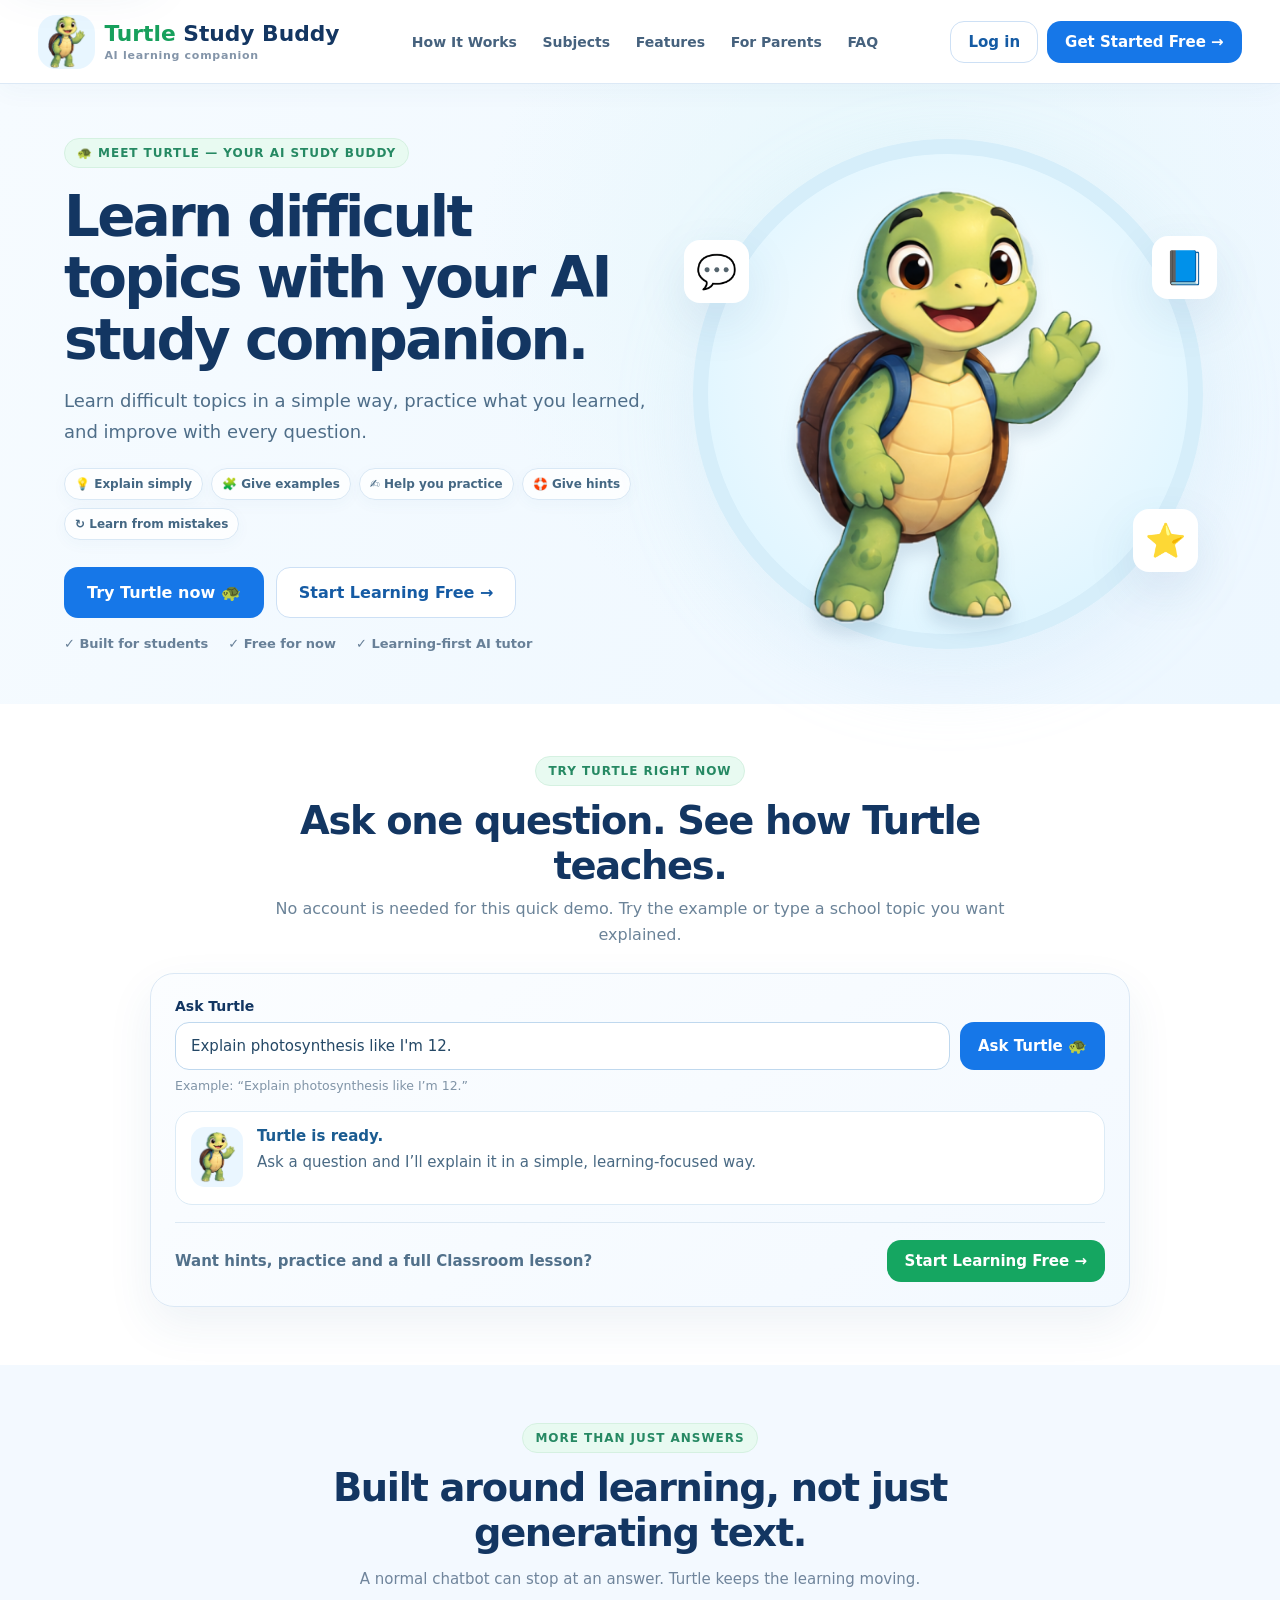
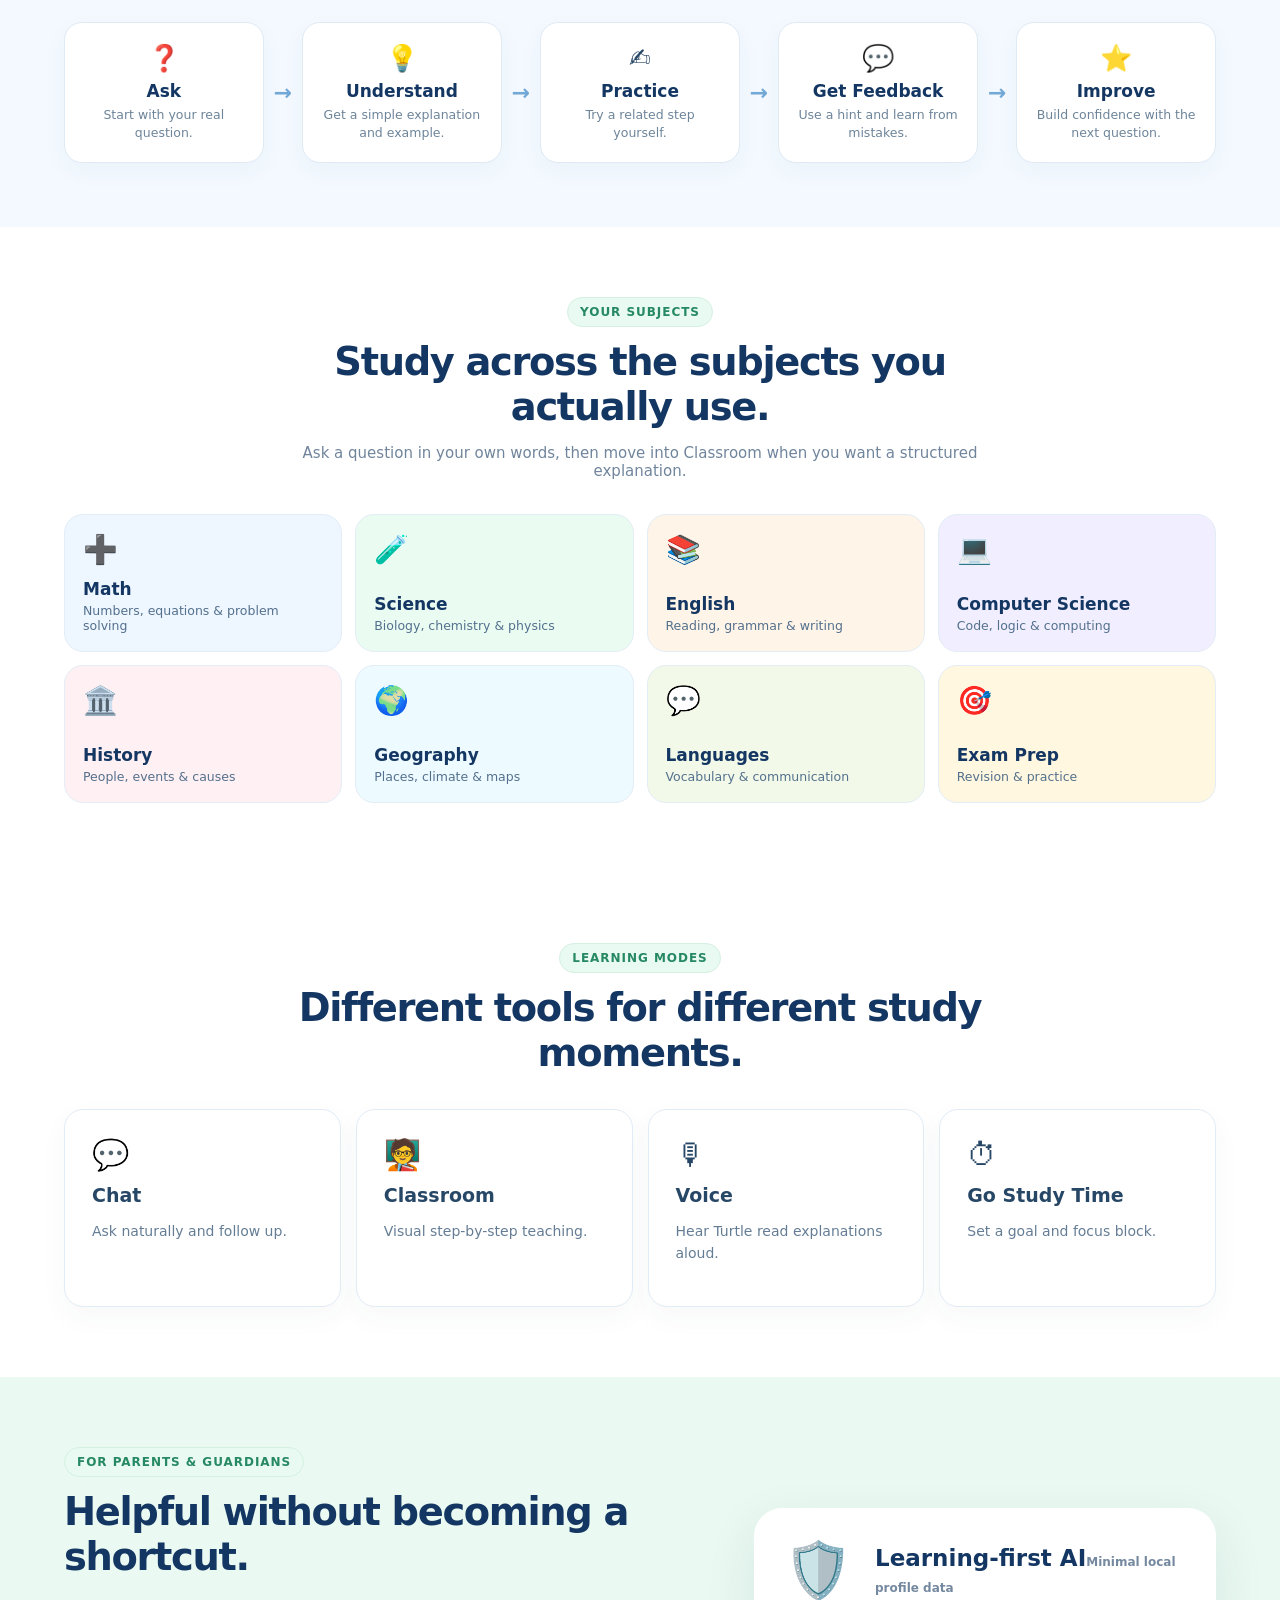
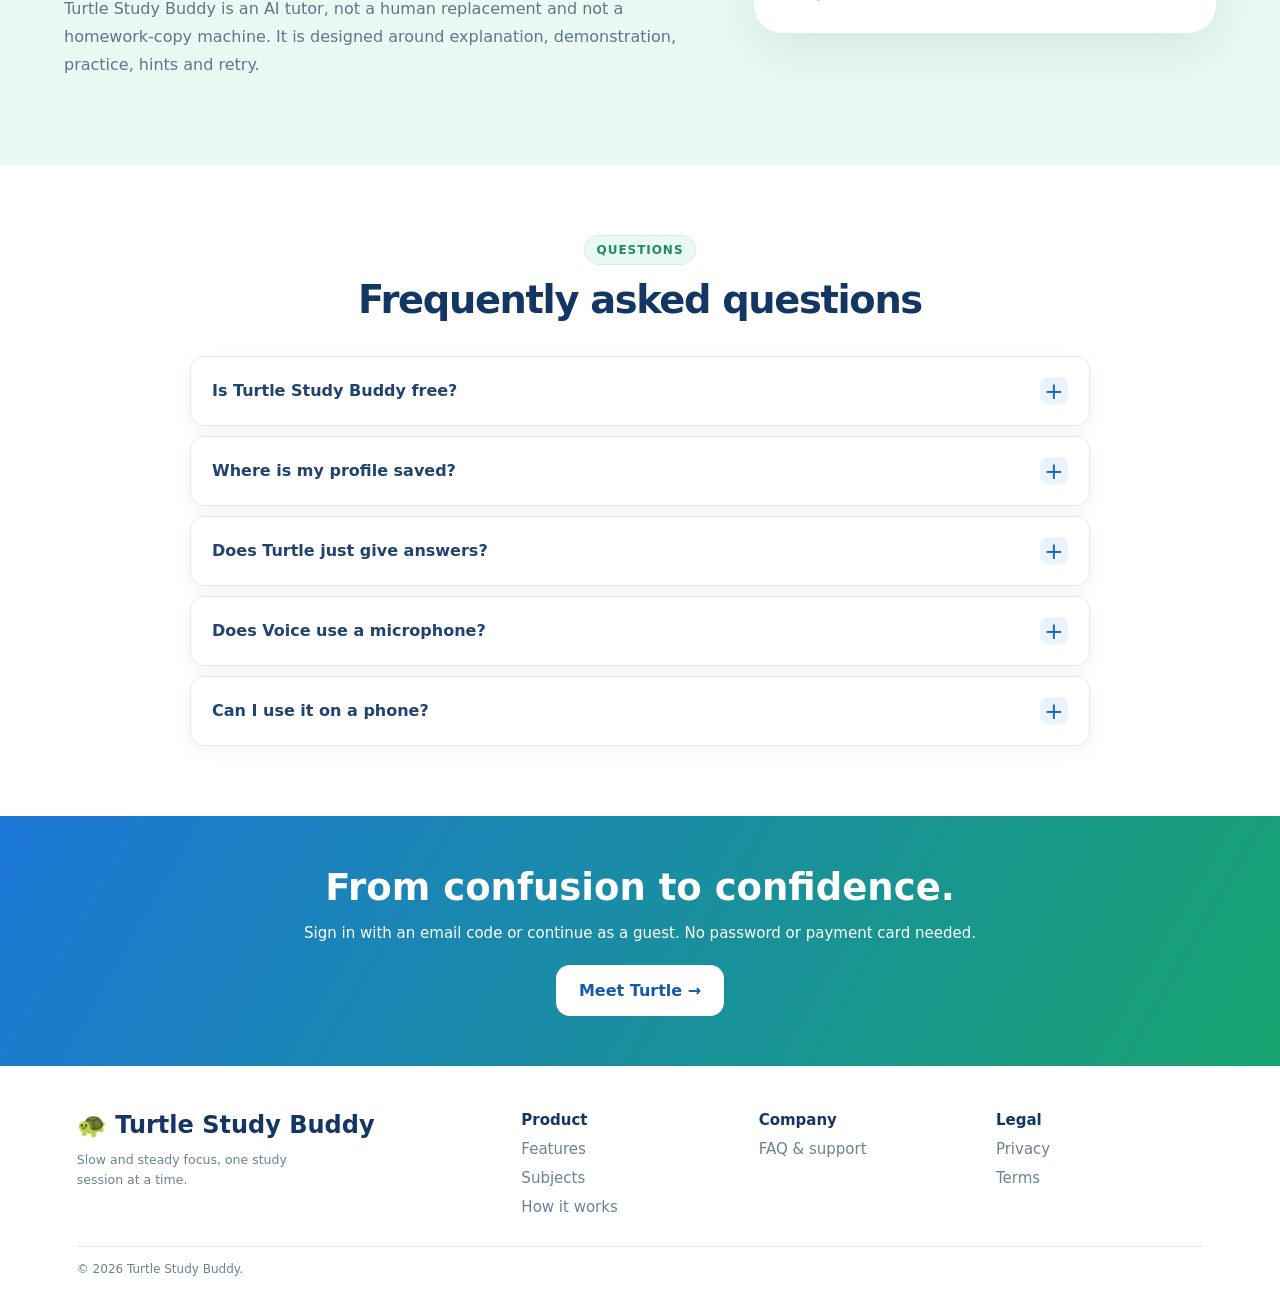
==== commit 1581271a: "Improve homepage SEO title, description, and heading" ====
--- a/index.html
+++ b/index.html
@@ -1,17 +1,17 @@
 <!doctype html>
 <html lang="en"><head>
 <meta charset="utf-8"/><meta content="width=device-width,initial-scale=1" name="viewport"/><meta content="#f7fbff" name="theme-color"/>
-<title>Turtle Study Buddy — AI Study Companion for Students</title><meta content="Turtle Study Buddy is an AI study companion for students that explains difficult topics simply, gives examples, offers hints and helps learners practice instead of just handing over answers." name="description"/><meta content="index,follow" name="robots"/>
+<title>Turtle Study Buddy | AI Study Companion for Students</title><meta content="Turtle Study Buddy is an AI study companion that helps students understand difficult topics with simple explanations, examples, hints, and practice." name="description"/><meta content="index,follow" name="robots"/>
 <link href="https://turtle-study-buddy.pages.dev/" rel="canonical"/><link href="favicon.ico" rel="icon" sizes="any"/><link href="favicon.png" rel="icon" type="image/png"/>
 <meta content="website" property="og:type"/><meta content="Turtle Study Buddy — AI Study Companion for Students" property="og:title"/><meta content="Turtle doesn’t just give you answers. It helps you understand them through simple explanations, examples, hints and practice." property="og:description"/>
 <meta content="https://turtle-study-buddy.pages.dev/" property="og:url"/><meta content="https://turtle-study-buddy.pages.dev/assets/og-image.png" property="og:image"/>
 <meta content="summary_large_image" name="twitter:card"/><link href="assets/css/site.css" rel="stylesheet"/>
-</head><body><a class="skip" href="#main">Skip to content</a><header class="site-head"><a class="brand" href="index.html"><span class="brand-avatar"><img alt="" src="assets/turtle/turtle-static.png"/></span><span><strong><span class="green-text">Turtle</span> Study Buddy</strong><small>AI learning companion</small></span></a><nav class="public-nav"><a href="index.html#how-it-works">How It Works</a><a href="index.html#subjects">Subjects</a><a href="index.html#features">Features</a><a href="index.html#for-parents">For Parents</a><a href="faq.html">FAQ</a></nav><div class="head-right"><a class="btn btn-light" href="start.html">Log in</a><a class="btn btn-blue" href="start.html">Get Started Free →</a></div></header><main class="landing" id="main">
+<meta name="google-site-verification" content="Xlsjcp3GYE3N4XjeU2lMOaMOISOszyAjkabb6DeTIyE" /></head><body><a class="skip" href="#main">Skip to content</a><header class="site-head"><a class="brand" href="index.html"><span class="brand-avatar"><img alt="" src="assets/turtle/turtle-static.png"/></span><span><strong><span class="green-text">Turtle</span> Study Buddy</strong><small>AI learning companion</small></span></a><nav class="public-nav"><a href="index.html#how-it-works">How It Works</a><a href="index.html#subjects">Subjects</a><a href="index.html#features">Features</a><a href="index.html#for-parents">For Parents</a><a href="faq.html">FAQ</a></nav><div class="head-right"><a class="btn btn-light" href="start.html">Log in</a><a class="btn btn-blue" href="start.html">Get Started Free →</a></div></header><main class="landing" id="main">
 
 <section aria-labelledby="hero-title" class="hero hero-clear">
 <div class="hero-text">
 <span class="eyebrow">🐢 MEET TURTLE — YOUR AI STUDY BUDDY</span>
-<h1 id="hero-title">Turtle doesn’t just give you answers. <span>It helps you understand them.</span></h1>
+<h1 id="hero-title">Learn difficult topics with your AI study companion.</h1>
 <p class="hero-lead">Learn difficult topics in a simple way, practice what you learned, and improve with every question.</p>
 <div aria-label="What Turtle can help with" class="capability-strip">
 <span>💡 Explain simply</span>
@@ -89,4 +89,4 @@
 <section class="home-section" id="features"><div class="section-head"><span class="eyebrow">LEARNING MODES</span><h2>Different tools for different study moments.</h2></div><div class="mode-showcase"><div>💬<strong>Chat</strong><p>Ask naturally and follow up.</p></div><div>🧑‍🏫<strong>Classroom</strong><p>Visual step-by-step teaching.</p></div><div>🎙<strong>Voice</strong><p>Hear Turtle read explanations aloud.</p></div><div>⏱<strong>Go Study Time</strong><p>Set a goal and focus block.</p></div></div></section>
 <section class="home-section parents" id="for-parents"><div><span class="eyebrow">FOR PARENTS &amp; GUARDIANS</span><h2>Helpful without becoming a shortcut.</h2><p>Turtle Study Buddy is an AI tutor, not a human replacement and not a homework-copy machine. It is designed around explanation, demonstration, practice, hints and retry.</p></div><div class="parent-decor">🛡️<span>Learning-first AI<small>Minimal local profile data</small></span></div></section>
 <section class="home-section faq-section" id="faq"><div class="section-head"><span class="eyebrow">QUESTIONS</span><h2>Frequently asked questions</h2></div><div class="faq-list"><details><summary>Is Turtle Study Buddy free?</summary><p>Yes. The current live preview is free. There is no paid plan or checkout.</p></details><details><summary>Where is my profile saved?</summary><p>Guest mode keeps your nickname, age band, subject and local history in this browser. If you verify an email account, your profile and learning history can sync across devices. Questions sent to Turtle still go to the site’s Cloudflare AI function to generate replies.</p></details><details><summary>Does Turtle just give answers?</summary><p>The tutor is instructed to explain, demonstrate and give a short practice step instead of pretending learning is only about copying an answer.</p></details><details><summary>Does Voice use a microphone?</summary><p>No. Voice currently reads text aloud. It does not capture or store microphone audio.</p></details><details><summary>Can I use it on a phone?</summary><p>Yes. The home and learner pages adapt to smaller screens.</p></details></div></section>
-<section class="home-last"><h2>From confusion to confidence.</h2><p>Sign in with an email code or continue as a guest. No password or payment card needed.</p><a class="btn btn-white btn-big" href="start.html">Meet Turtle →</a></section><footer class="footer"><div class="foot-brand"><b>🐢 Turtle Study Buddy</b><small>Slow and steady focus, one study session at a time.</small></div><div><b>Product</b><a href="index.html#features">Features</a><a href="index.html#subjects">Subjects</a><a href="index.html#how-it-works">How it works</a></div><div><b>Company</b><a href="faq.html">FAQ &amp; support</a></div><div class="legal-links"><b>Legal</b><a href="privacy.html">Privacy</a><a href="terms.html">Terms</a></div><div class="copyright">© 2026 Turtle Study Buddy.</div></footer></main><script src="assets/js/home.js" type="module"></script></body></html>+<section class="home-last"><h2>From confusion to confidence.</h2><p>Sign in with an email code or continue as a guest. No password or payment card needed.</p><a class="btn btn-white btn-big" href="start.html">Meet Turtle →</a></section><footer class="footer"><div class="foot-brand"><b>🐢 Turtle Study Buddy</b><small>Slow and steady focus, one study session at a time.</small></div><div><b>Product</b><a href="index.html#features">Features</a><a href="index.html#subjects">Subjects</a><a href="index.html#how-it-works">How it works</a></div><div><b>Company</b><a href="faq.html">FAQ &amp; support</a></div><div class="legal-links"><b>Legal</b><a href="privacy.html">Privacy</a><a href="terms.html">Terms</a></div><div class="copyright">© 2026 Turtle Study Buddy.</div></footer></main><script src="assets/js/home.js" type="module"></script></body></html>
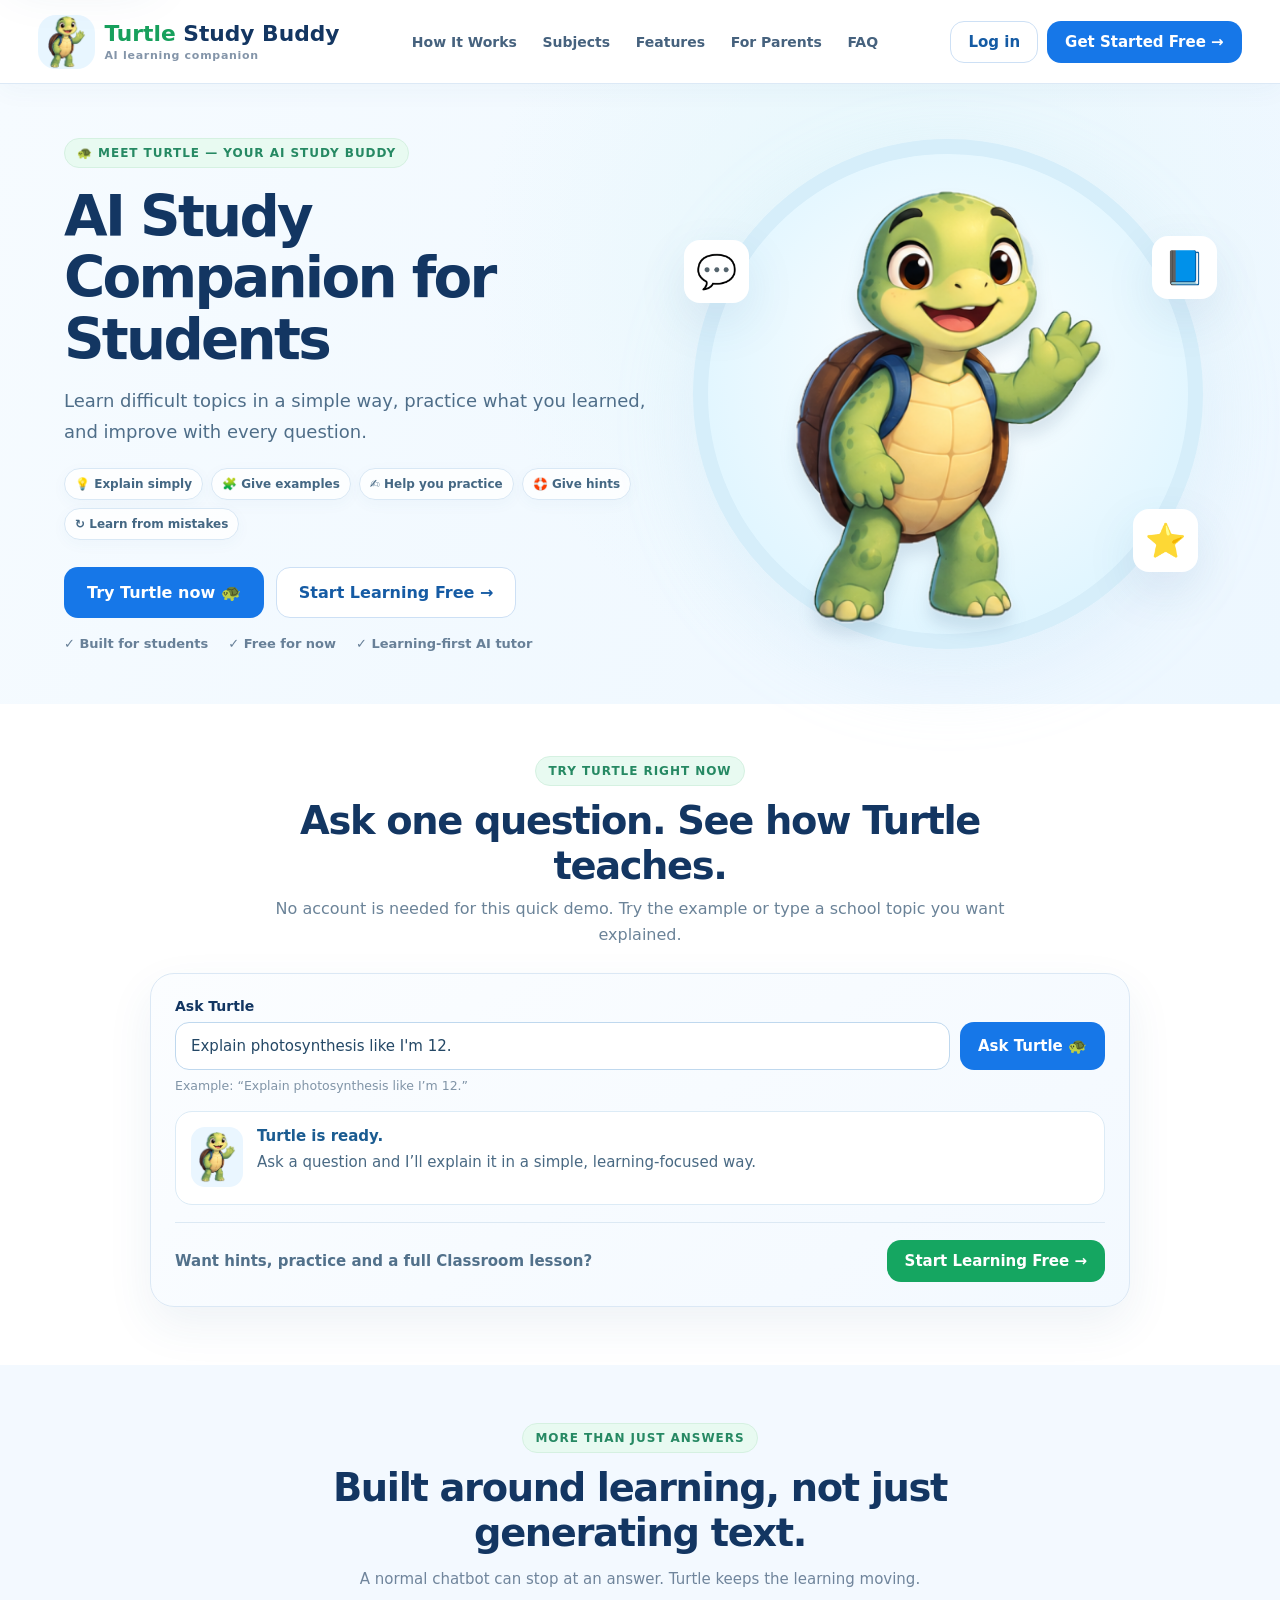
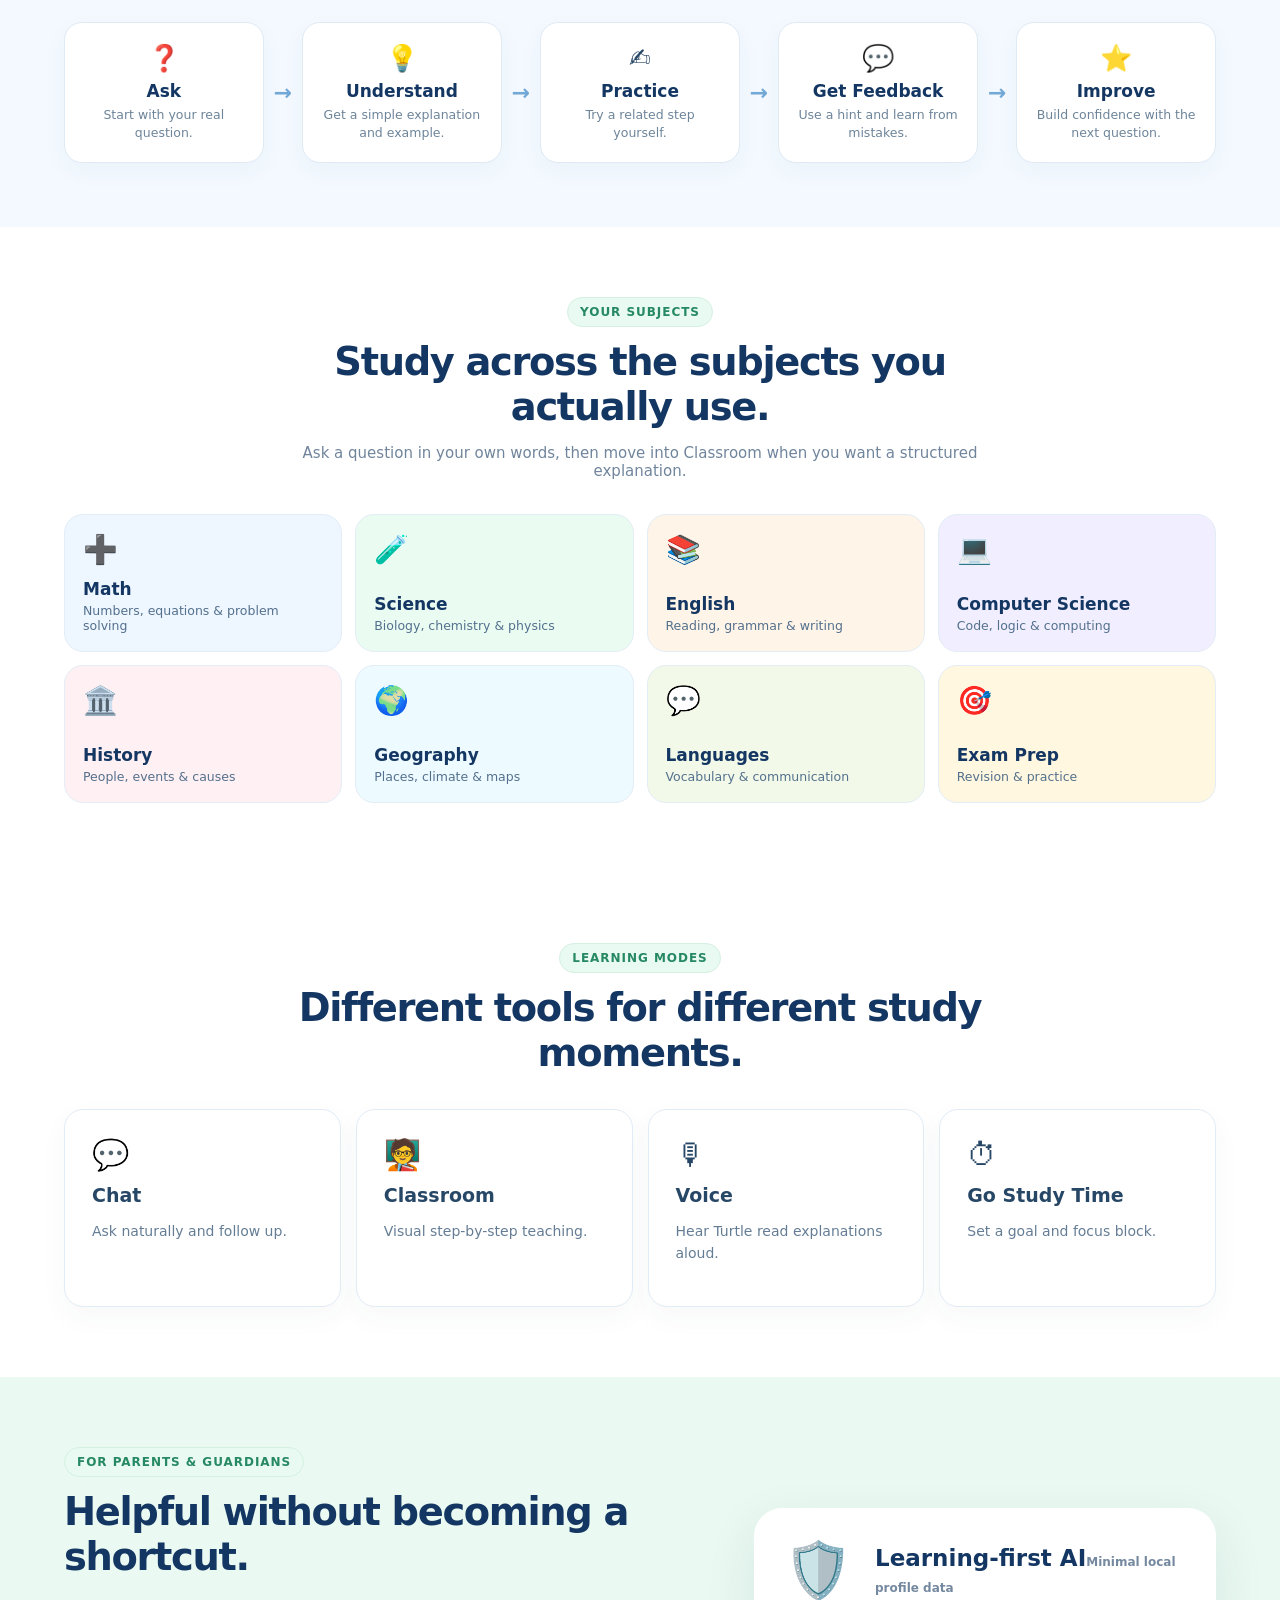
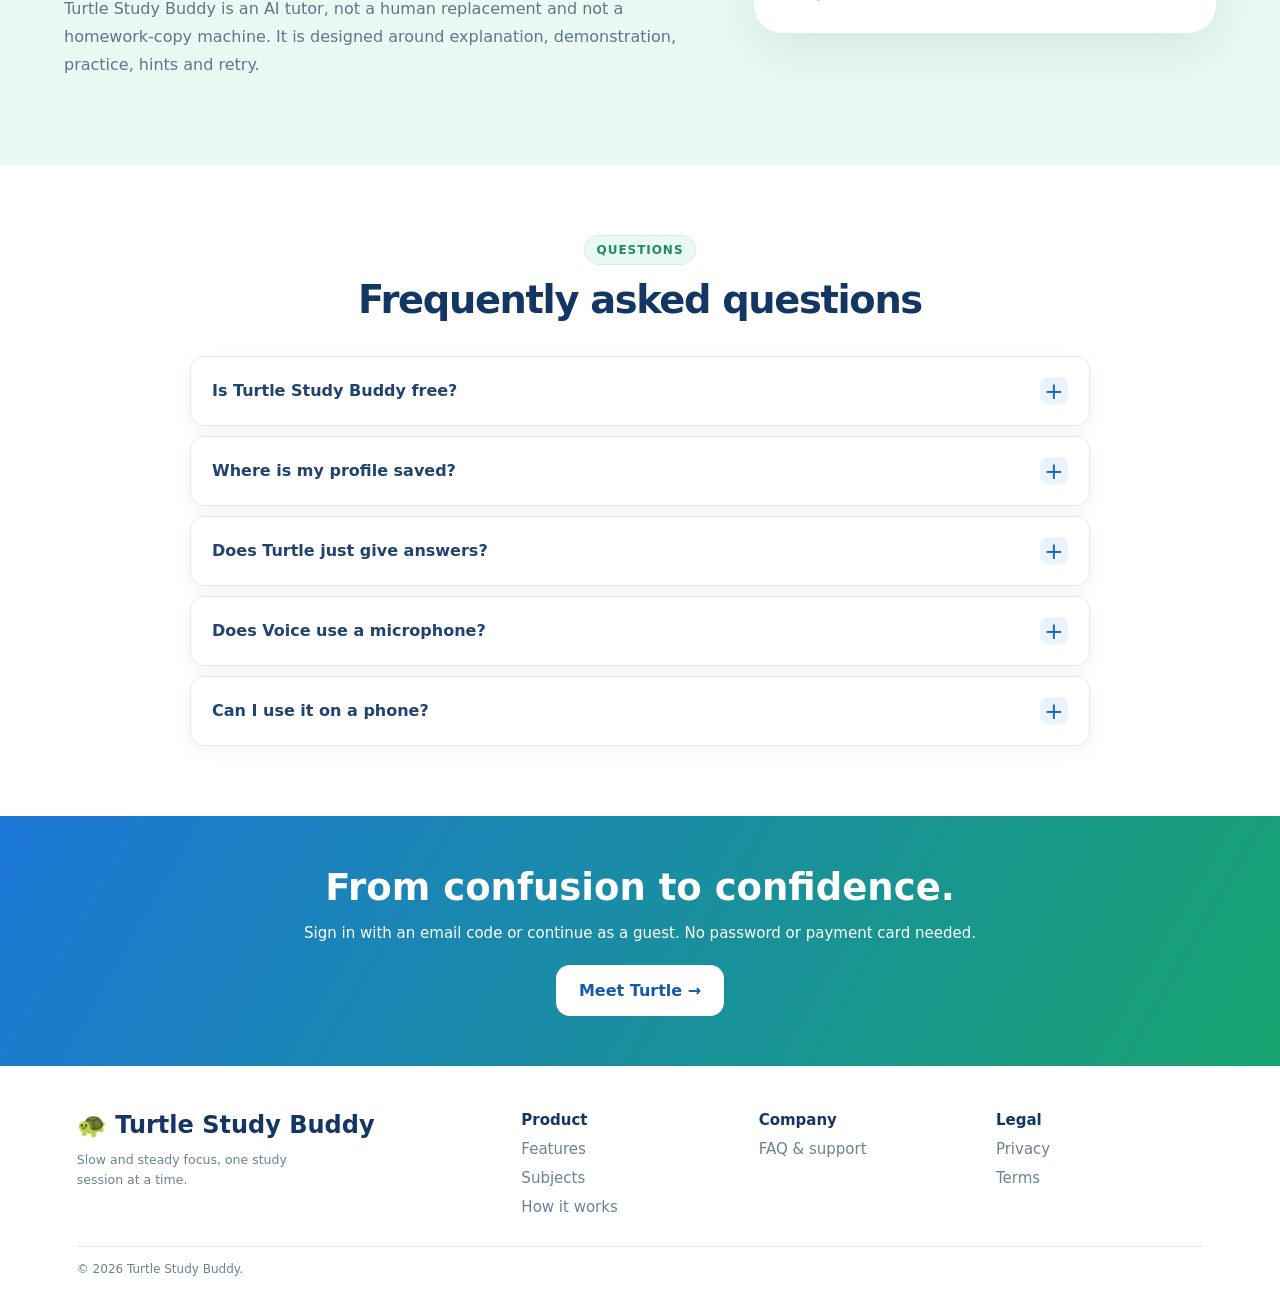
==== commit a835c211: "Update index.html" ====
--- a/index.html
+++ b/index.html
@@ -11,7 +11,7 @@
 <section aria-labelledby="hero-title" class="hero hero-clear">
 <div class="hero-text">
 <span class="eyebrow">🐢 MEET TURTLE — YOUR AI STUDY BUDDY</span>
-<h1 id="hero-title">Learn difficult topics with your AI study companion.</h1>
+<h1 id="hero-title">AI Study Companion for Students</h1>
 <p class="hero-lead">Learn difficult topics in a simple way, practice what you learned, and improve with every question.</p>
 <div aria-label="What Turtle can help with" class="capability-strip">
 <span>💡 Explain simply</span>
